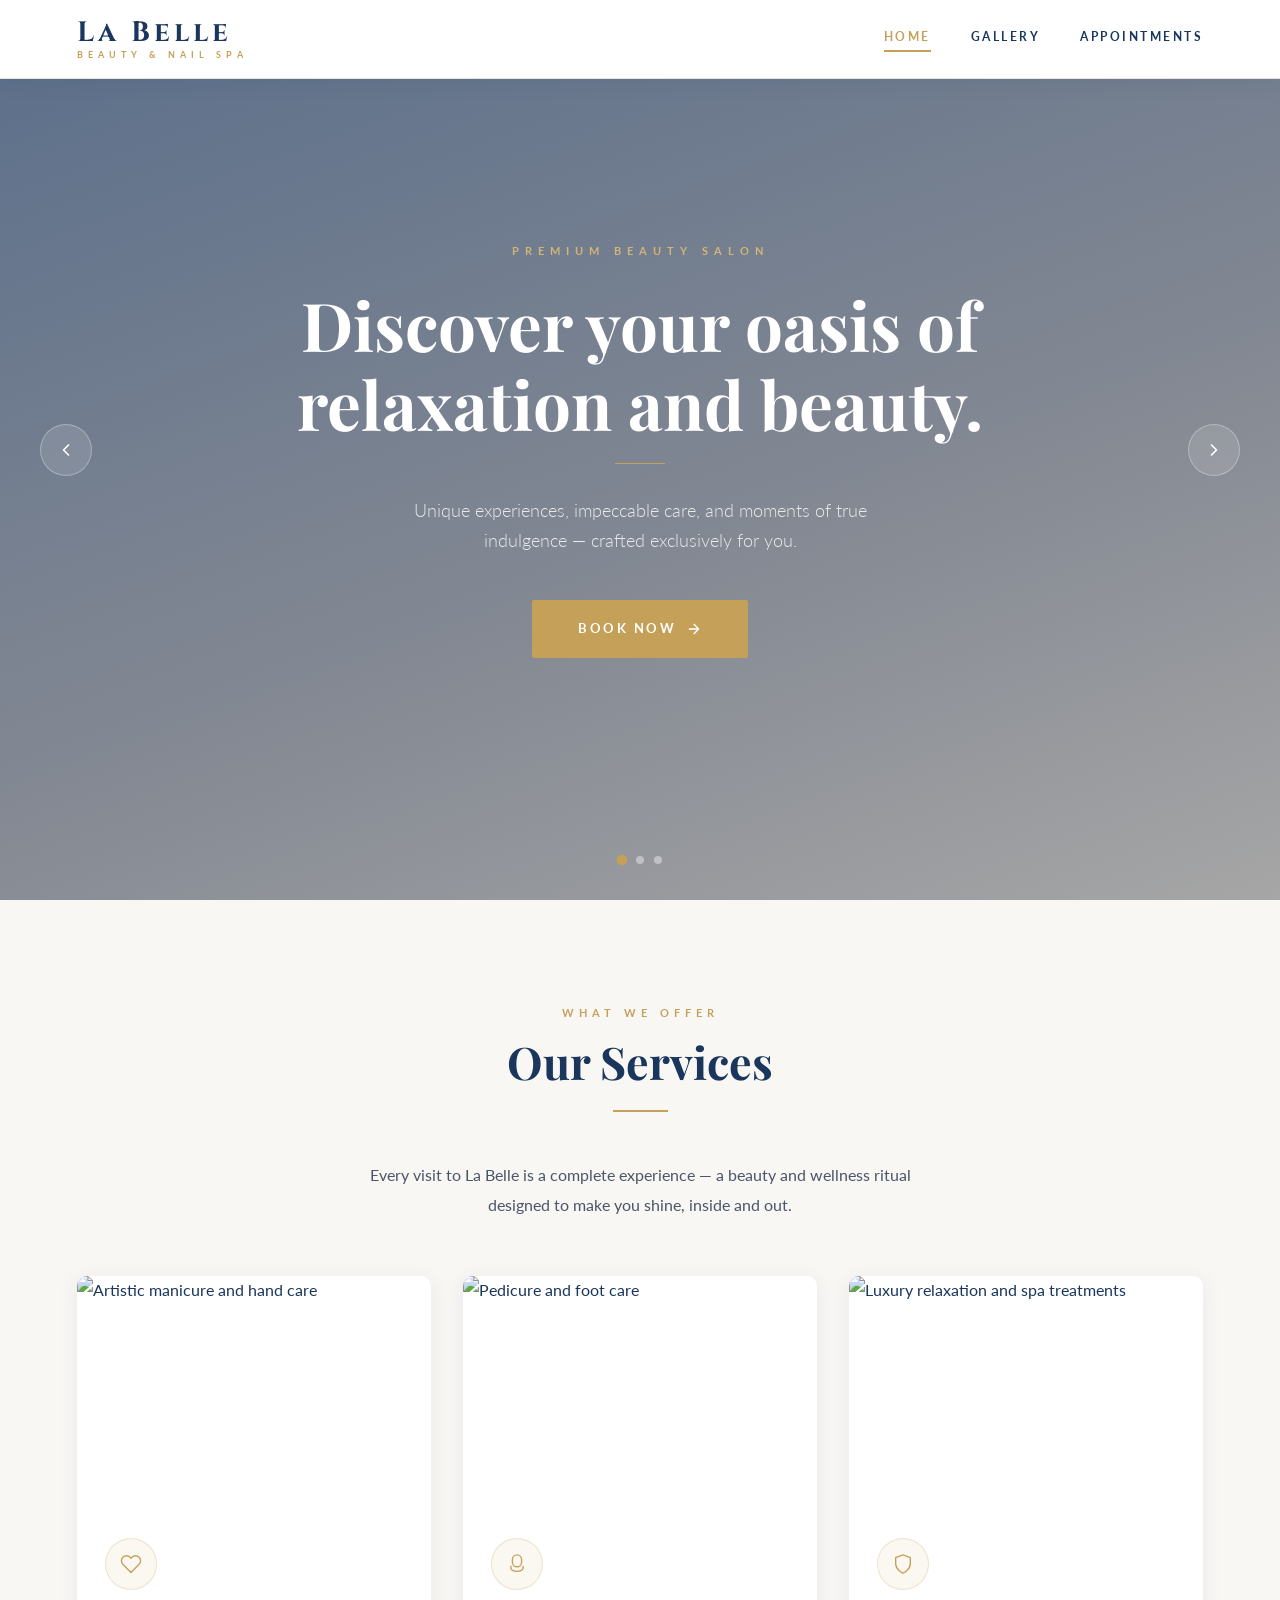
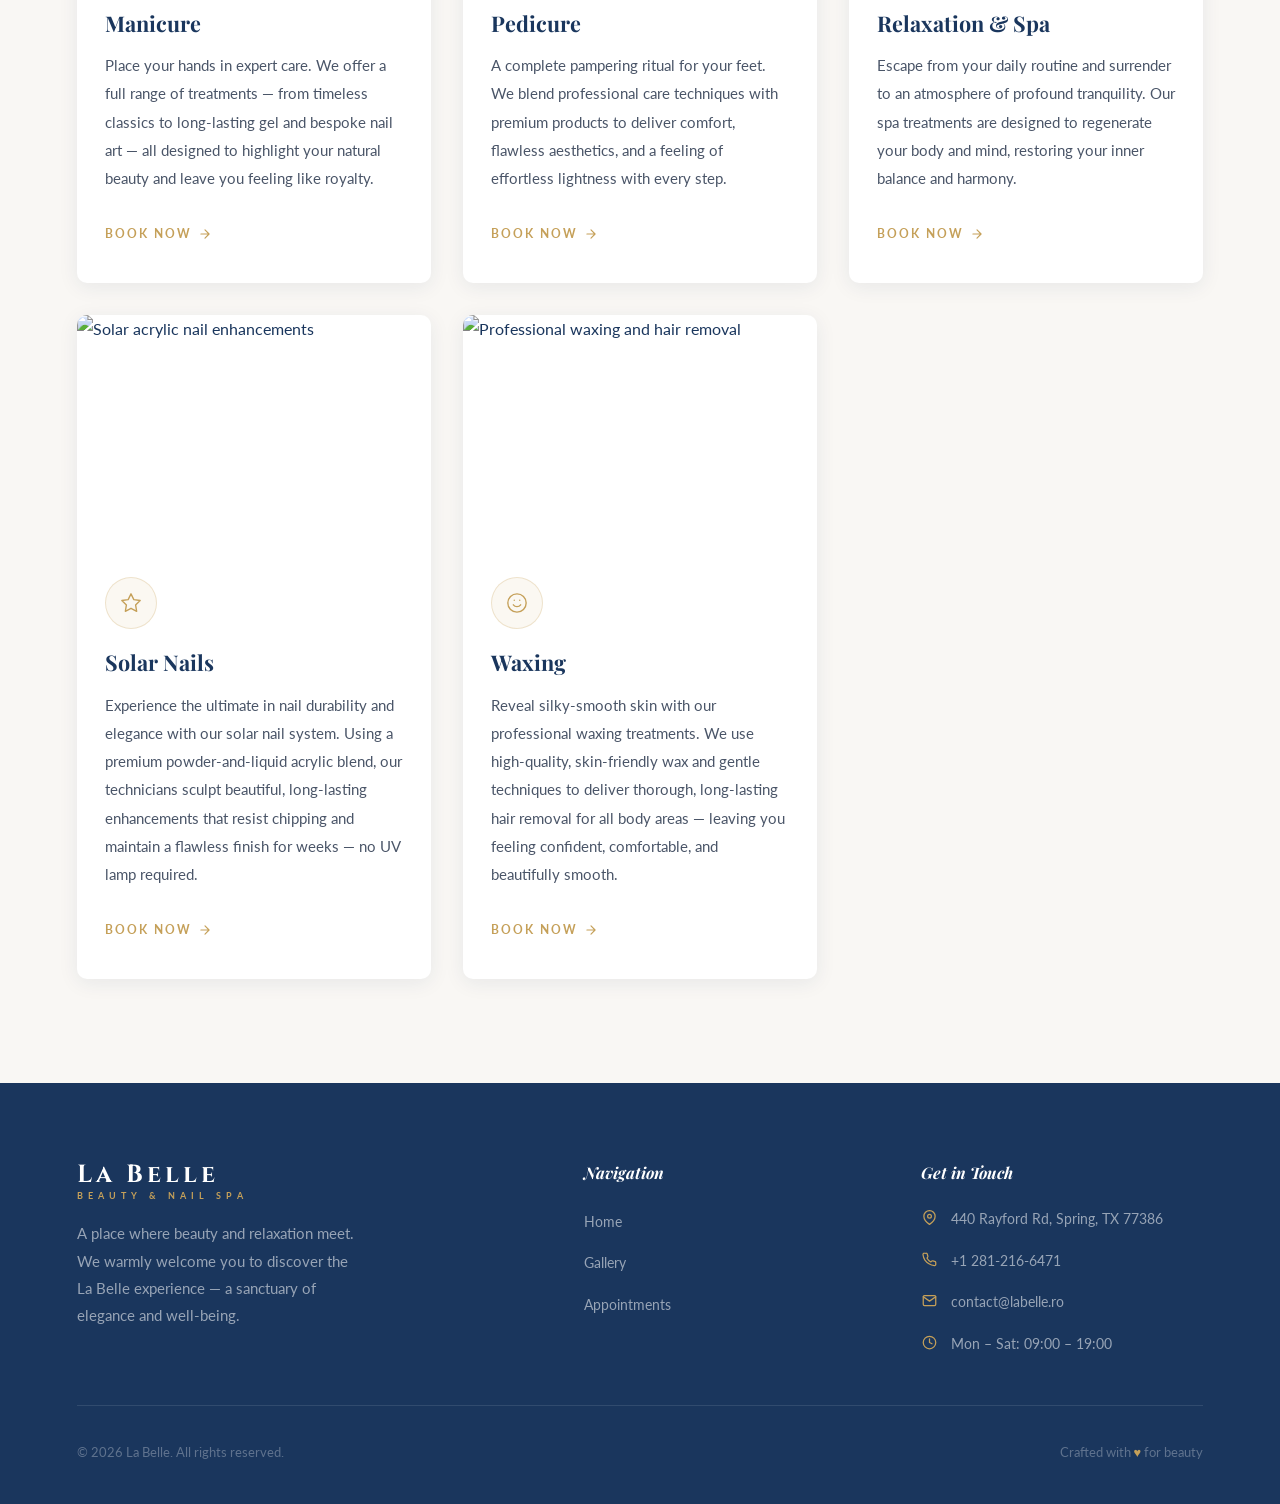
==== index.html @ 7afbb8ae "labelle initial commit" ====
<!DOCTYPE html>
<html lang="en">
<head>
  <meta charset="UTF-8" />
  <meta name="viewport" content="width=device-width, initial-scale=1.0" />
  <meta name="description" content="La Belle — Your premium beauty and nail spa salon. Manicure, pedicure, and exceptional relaxation treatments." />
  <title>La Belle | Beauty &amp; Nail Spa</title>

  <!-- Preconnect for performance -->
  <link rel="preconnect" href="https://fonts.googleapis.com" />
  <link rel="preconnect" href="https://fonts.gstatic.com" crossorigin />
  <link rel="preconnect" href="https://images.unsplash.com" />

  <!-- Google Fonts -->
  <link href="https://fonts.googleapis.com/css2?family=Cinzel:wght@400;600;700&family=Playfair+Display:ital,wght@0,400;0,600;0,700;1,400&family=Lato:wght@300;400;700&display=swap" rel="stylesheet" />

  <link rel="stylesheet" href="style.css" />
</head>
<body>

  <!-- ========================================
       HEADER
  ======================================== -->
  <header class="header" id="header">
    <a href="index.html" class="logo" aria-label="La Belle — Home">
      <span class="logo-title">La Belle</span>
      <span class="logo-subtitle">Beauty &amp; Nail Spa</span>
    </a>

    <button class="hamburger" id="hamburger" aria-label="Open menu" aria-expanded="false">
      <span></span>
      <span></span>
      <span></span>
    </button>

    <nav class="nav" id="nav" aria-label="Main navigation">
      <a href="index.html" class="nav-link">Home</a>
      <a href="galerie.html" class="nav-link">Gallery</a>
      <a href="programare.html" class="nav-link">Appointments</a>
    </nav>
  </header>


  <!-- ========================================
       HERO — Full-width Carousel
  ======================================== -->
  <section class="hero" aria-label="Salon showcase">
    <div class="carousel" role="region" aria-label="Showcase images">

      <!-- Slides -->
      <div class="carousel-track" aria-live="polite">

        <div class="carousel-slide">
          <img
            src="https://images.unsplash.com/photo-1560066984-138dadb4c035?auto=format&fit=crop&w=1920&q=80"
            alt="Elegant La Belle salon interior"
            loading="eager"
            fetchpriority="high"
          />
          <div class="carousel-overlay" aria-hidden="true"></div>
        </div>

        <div class="carousel-slide">
          <img
            src="https://images.unsplash.com/photo-1604654894610-df63bc536371?auto=format&fit=crop&w=1920&q=80"
            alt="Luxury artistic manicure"
            loading="lazy"
          />
          <div class="carousel-overlay" aria-hidden="true"></div>
        </div>

        <div class="carousel-slide">
          <img
            src="https://images.unsplash.com/photo-1570172619644-dfd03ed5d881?auto=format&fit=crop&w=1920&q=80"
            alt="Relaxation and spa treatment"
            loading="lazy"
          />
          <div class="carousel-overlay" aria-hidden="true"></div>
        </div>

      </div>

      <!-- Hero Content — fixed above all slides -->
      <div class="carousel-content">
        <span class="hero-badge">Premium Beauty Salon</span>
        <h1 class="hero-title">Discover your oasis of<br />relaxation and beauty.</h1>
        <div class="hero-divider" aria-hidden="true"></div>
        <p class="hero-subtitle">Unique experiences, impeccable care, and moments of true indulgence — crafted exclusively for you.</p>
        <a href="programare.html" class="btn-gold">
          Book Now
          <svg width="16" height="16" viewBox="0 0 24 24" fill="none" stroke="currentColor" stroke-width="2" stroke-linecap="round" stroke-linejoin="round" aria-hidden="true"><path d="M5 12h14M12 5l7 7-7 7"/></svg>
        </a>
      </div>

      <!-- Nav Buttons -->
      <button class="carousel-btn prev" aria-label="Previous slide">
        <svg viewBox="0 0 24 24" fill="none" stroke="currentColor" stroke-linecap="round" stroke-linejoin="round" aria-hidden="true"><polyline points="15 18 9 12 15 6"></polyline></svg>
      </button>
      <button class="carousel-btn next" aria-label="Next slide">
        <svg viewBox="0 0 24 24" fill="none" stroke="currentColor" stroke-linecap="round" stroke-linejoin="round" aria-hidden="true"><polyline points="9 18 15 12 9 6"></polyline></svg>
      </button>

      <!-- Dot Indicators -->
      <div class="carousel-dots" role="tablist" aria-label="Select slide">
        <button class="dot active" role="tab" aria-label="Slide 1" aria-selected="true"></button>
        <button class="dot" role="tab" aria-label="Slide 2" aria-selected="false"></button>
        <button class="dot" role="tab" aria-label="Slide 3" aria-selected="false"></button>
      </div>

    </div>
  </section>


  <!-- ========================================
       SERVICES SECTION
  ======================================== -->
  <section class="section services" id="servicii" aria-labelledby="services-heading">
    <span class="section-label">What We Offer</span>
    <h2 class="section-title" id="services-heading">Our Services</h2>
    <div class="divider" aria-hidden="true"></div>
    <p class="section-desc" style="margin: 0 auto 3.5rem;">
      Every visit to La Belle is a complete experience — a beauty and wellness ritual designed to make you shine, inside and out.
    </p>

    <div class="services-grid">

      <!-- Card 1: Manichiură -->
      <article class="service-card reveal reveal-delay-1">
        <div class="service-img-wrap">
          <img
            class="service-img"
            src="https://images.unsplash.com/photo-1604654894610-df63bc536371?auto=format&fit=crop&w=800&q=80"
            alt="Artistic manicure and hand care"
            loading="lazy"
          />
        </div>
        <div class="service-body">
          <div class="service-icon" aria-hidden="true">
            <svg width="22" height="22" viewBox="0 0 24 24" fill="none" stroke="#C5A059" stroke-width="1.5" stroke-linecap="round" stroke-linejoin="round"><path d="M20.84 4.61a5.5 5.5 0 0 0-7.78 0L12 5.67l-1.06-1.06a5.5 5.5 0 0 0-7.78 7.78l1.06 1.06L12 21.23l7.78-7.78 1.06-1.06a5.5 5.5 0 0 0 0-7.78z"></path></svg>
          </div>
          <h3 class="service-title">Manicure</h3>
          <p class="service-desc">
            Place your hands in expert care. We offer a full range of treatments — from timeless classics to long-lasting gel and bespoke nail art — all designed to highlight your natural beauty and leave you feeling like royalty.
          </p>
          <a href="programare.html" class="service-cta">
            Book Now
            <svg width="14" height="14" viewBox="0 0 24 24" fill="none" stroke="currentColor" stroke-width="2" stroke-linecap="round" stroke-linejoin="round" aria-hidden="true"><path d="M5 12h14M12 5l7 7-7 7"/></svg>
          </a>
        </div>
      </article>

      <!-- Card 2: Pedichiură -->
      <article class="service-card reveal reveal-delay-2">
        <div class="service-img-wrap">
          <img
            class="service-img"
            src="https://images.unsplash.com/photo-1519014816548-bf5fe059798b?auto=format&fit=crop&w=800&q=80"
            alt="Pedicure and foot care"
            loading="lazy"
          />
        </div>
        <div class="service-body">
          <div class="service-icon" aria-hidden="true">
            <svg width="22" height="22" viewBox="0 0 24 24" fill="none" stroke="#C5A059" stroke-width="1.5" stroke-linecap="round" stroke-linejoin="round"><path d="M12 2a5 5 0 0 1 5 5v3a5 5 0 0 1-10 0V7a5 5 0 0 1 5-5z"/><path d="M5.5 14.5s-2 5.5 6.5 5.5 6.5-5.5 6.5-5.5"/></svg>
          </div>
          <h3 class="service-title">Pedicure</h3>
          <p class="service-desc">
            A complete pampering ritual for your feet. We blend professional care techniques with premium products to deliver comfort, flawless aesthetics, and a feeling of effortless lightness with every step.
          </p>
          <a href="programare.html" class="service-cta">
            Book Now
            <svg width="14" height="14" viewBox="0 0 24 24" fill="none" stroke="currentColor" stroke-width="2" stroke-linecap="round" stroke-linejoin="round" aria-hidden="true"><path d="M5 12h14M12 5l7 7-7 7"/></svg>
          </a>
        </div>
      </article>

      <!-- Card 3: Relaxare & Spa -->
      <article class="service-card reveal reveal-delay-3">
        <div class="service-img-wrap">
          <img
            class="service-img"
            src="https://images.unsplash.com/photo-1544161515-4ab6ce6db874?auto=format&fit=crop&w=800&q=80"
            alt="Luxury relaxation and spa treatments"
            loading="lazy"
          />
        </div>
        <div class="service-body">
          <div class="service-icon" aria-hidden="true">
            <svg width="22" height="22" viewBox="0 0 24 24" fill="none" stroke="#C5A059" stroke-width="1.5" stroke-linecap="round" stroke-linejoin="round"><path d="M12 22s8-4 8-10V5l-8-3-8 3v7c0 6 8 10 8 10z"></path></svg>
          </div>
          <h3 class="service-title">Relaxation &amp; Spa</h3>
          <p class="service-desc">
            Escape from your daily routine and surrender to an atmosphere of profound tranquility. Our spa treatments are designed to regenerate your body and mind, restoring your inner balance and harmony.
          </p>
          <a href="programare.html" class="service-cta">
            Book Now
            <svg width="14" height="14" viewBox="0 0 24 24" fill="none" stroke="currentColor" stroke-width="2" stroke-linecap="round" stroke-linejoin="round" aria-hidden="true"><path d="M5 12h14M12 5l7 7-7 7"/></svg>
          </a>
        </div>
      </article>

      <!-- Card 4: Solar -->
      <article class="service-card reveal reveal-delay-1">
        <div class="service-img-wrap">
          <img
            class="service-img"
            src="https://images.unsplash.com/photo-1604654894610-df63bc536371?auto=format&fit=crop&w=800&h=500&q=80"
            alt="Solar acrylic nail enhancements"
            loading="lazy"
          />
        </div>
        <div class="service-body">
          <div class="service-icon" aria-hidden="true">
            <svg width="22" height="22" viewBox="0 0 24 24" fill="none" stroke="#C5A059" stroke-width="1.5" stroke-linecap="round" stroke-linejoin="round"><polygon points="12 2 15.09 8.26 22 9.27 17 14.14 18.18 21.02 12 17.77 5.82 21.02 7 14.14 2 9.27 8.91 8.26 12 2"/></svg>
          </div>
          <h3 class="service-title">Solar Nails</h3>
          <p class="service-desc">
            Experience the ultimate in nail durability and elegance with our solar nail system. Using a premium powder-and-liquid acrylic blend, our technicians sculpt beautiful, long-lasting enhancements that resist chipping and maintain a flawless finish for weeks — no UV lamp required.
          </p>
          <a href="programare.html" class="service-cta">
            Book Now
            <svg width="14" height="14" viewBox="0 0 24 24" fill="none" stroke="currentColor" stroke-width="2" stroke-linecap="round" stroke-linejoin="round" aria-hidden="true"><path d="M5 12h14M12 5l7 7-7 7"/></svg>
          </a>
        </div>
      </article>

      <!-- Card 5: Waxing -->
      <article class="service-card reveal reveal-delay-2">
        <div class="service-img-wrap">
          <img
            class="service-img"
            src="https://images.unsplash.com/photo-1570172619644-dfd03ed5d881?auto=format&fit=crop&w=800&h=500&q=80"
            alt="Professional waxing and hair removal"
            loading="lazy"
          />
        </div>
        <div class="service-body">
          <div class="service-icon" aria-hidden="true">
            <svg width="22" height="22" viewBox="0 0 24 24" fill="none" stroke="#C5A059" stroke-width="1.5" stroke-linecap="round" stroke-linejoin="round"><path d="M12 2C6.48 2 2 6.48 2 12s4.48 10 10 10 10-4.48 10-10S17.52 2 12 2z"/><path d="M8 14s1.5 2 4 2 4-2 4-2"/><line x1="9" y1="9" x2="9.01" y2="9"/><line x1="15" y1="9" x2="15.01" y2="9"/></svg>
          </div>
          <h3 class="service-title">Waxing</h3>
          <p class="service-desc">
            Reveal silky-smooth skin with our professional waxing treatments. We use high-quality, skin-friendly wax and gentle techniques to deliver thorough, long-lasting hair removal for all body areas — leaving you feeling confident, comfortable, and beautifully smooth.
          </p>
          <a href="programare.html" class="service-cta">
            Book Now
            <svg width="14" height="14" viewBox="0 0 24 24" fill="none" stroke="currentColor" stroke-width="2" stroke-linecap="round" stroke-linejoin="round" aria-hidden="true"><path d="M5 12h14M12 5l7 7-7 7"/></svg>
          </a>
        </div>
      </article>

    </div>
  </section>


  <!-- ========================================
       FOOTER
  ======================================== -->
  <footer class="footer" aria-label="Page footer">
    <div class="footer-inner">
      <div class="footer-top">

        <div class="footer-brand">
          <div class="logo" aria-label="La Belle">
            <span class="logo-title">La Belle</span>
            <span class="logo-subtitle">Beauty &amp; Nail Spa</span>
          </div>
          <p>A place where beauty and relaxation meet. We warmly welcome you to discover the La Belle experience — a sanctuary of elegance and well-being.</p>
        </div>

        <div>
          <h4 class="footer-col-title">Navigation</h4>
          <ul class="footer-links">
            <li><a href="index.html">Home</a></li>
            <li><a href="galerie.html">Gallery</a></li>
            <li><a href="programare.html">Appointments</a></li>
          </ul>
        </div>

        <div>
          <h4 class="footer-col-title">Get in Touch</h4>
          <div class="footer-contact">
            <div class="contact-item">
              <span class="contact-icon" aria-hidden="true">
                <svg width="15" height="15" viewBox="0 0 24 24" fill="none" stroke="currentColor" stroke-width="2" stroke-linecap="round" stroke-linejoin="round"><path d="M21 10c0 7-9 13-9 13s-9-6-9-13a9 9 0 0 1 18 0z"/><circle cx="12" cy="10" r="3"/></svg>
              </span>
              <span>440 Rayford Rd, Spring, TX 77386</span>
            </div>
            <div class="contact-item">
              <span class="contact-icon" aria-hidden="true">
                <svg width="15" height="15" viewBox="0 0 24 24" fill="none" stroke="currentColor" stroke-width="2" stroke-linecap="round" stroke-linejoin="round"><path d="M22 16.92v3a2 2 0 0 1-2.18 2 19.79 19.79 0 0 1-8.63-3.07A19.5 19.5 0 0 1 4.69 13a19.79 19.79 0 0 1-3.07-8.67A2 2 0 0 1 3.6 2h3a2 2 0 0 1 2 1.72c.127.96.361 1.903.7 2.81a2 2 0 0 1-.45 2.11L8.09 9.91a16 16 0 0 0 6 6l1.27-1.27a2 2 0 0 1 2.11-.45c.907.339 1.85.573 2.81.7A2 2 0 0 1 22 16.92z"/></svg>
              </span>
              <span>+1 281-216-6471</span>
            </div>
            <div class="contact-item">
              <span class="contact-icon" aria-hidden="true">
                <svg width="15" height="15" viewBox="0 0 24 24" fill="none" stroke="currentColor" stroke-width="2" stroke-linecap="round" stroke-linejoin="round"><path d="M4 4h16c1.1 0 2 .9 2 2v12c0 1.1-.9 2-2 2H4c-1.1 0-2-.9-2-2V6c0-1.1.9-2 2-2z"/><polyline points="22,6 12,13 2,6"/></svg>
              </span>
              <span>contact@labelle.ro</span>
            </div>
            <div class="contact-item">
              <span class="contact-icon" aria-hidden="true">
                <svg width="15" height="15" viewBox="0 0 24 24" fill="none" stroke="currentColor" stroke-width="2" stroke-linecap="round" stroke-linejoin="round"><circle cx="12" cy="12" r="10"/><polyline points="12 6 12 12 16 14"/></svg>
              </span>
              <span>Mon – Sat: 09:00 – 19:00</span>
            </div>
          </div>
        </div>

      </div>

      <div class="footer-bottom">
        <span>© 2026 La Belle. All rights reserved.</span>
        <span>Crafted with <span class="footer-gold">♥</span> for beauty</span>
      </div>
    </div>
  </footer>

  <script src="script.js"></script>
</body>
</html>
---- style.css ----
/* ================================================
   LA BELLE — Beauty & Nail Spa
   Main Stylesheet
   ================================================ */

/* ===== GOOGLE FONTS & CSS VARIABLES ===== */
@import url('https://fonts.googleapis.com/css2?family=Cinzel:wght@400;600;700&family=Playfair+Display:ital,wght@0,400;0,600;0,700;1,400&family=Lato:wght@300;400;700&display=swap');

:root {
  --white:       #FFFFFF;
  --gold:        #C5A059;
  --gold-light:  #D4B575;
  --gold-dark:   #A8853A;
  --gold-bg:     rgba(197, 160, 89, 0.08);
  --navy:        #1A365D;
  --navy-light:  #2A4A7F;
  --navy-faint:  rgba(26, 54, 93, 0.06);
  --gray-bg:     #F9F7F4;
  --gray-border: #E8E2D8;
  --text-body:   #4A5568;
  --shadow-sm:   0 4px 20px rgba(26, 54, 93, 0.08);
  --shadow-md:   0 8px 40px rgba(26, 54, 93, 0.14);
  --shadow-lg:   0 20px 60px rgba(26, 54, 93, 0.18);
  --radius:      10px;
  --radius-sm:   6px;
  --transition:  all 0.35s ease;
  --header-h:    78px;
}

/* ===== RESET ===== */
*, *::before, *::after { margin: 0; padding: 0; box-sizing: border-box; }
html { scroll-behavior: smooth; font-size: 16px; }
body {
  font-family: 'Lato', sans-serif;
  color: var(--navy);
  background: var(--white);
  overflow-x: hidden;
  line-height: 1.7;
}
h1, h2, h3, h4, h5 { font-family: 'Playfair Display', serif; line-height: 1.25; }
a { text-decoration: none; color: inherit; }
img { max-width: 100%; display: block; }
button { font-family: inherit; }
ul { list-style: none; }

/* ===== UTILITY ===== */
.visually-hidden { position: absolute; width: 1px; height: 1px; overflow: hidden; clip: rect(0 0 0 0); }

/* =====================================================
   HEADER
===================================================== */
.header {
  position: fixed;
  top: 0; left: 0; right: 0;
  z-index: 1000;
  height: var(--header-h);
  background: var(--white);
  display: flex;
  align-items: center;
  justify-content: space-between;
  padding: 0 6%;
  box-shadow: 0 1px 0 var(--gray-border), var(--shadow-sm);
  transition: var(--transition);
}

.header.scrolled {
  height: 66px;
  box-shadow: 0 2px 30px rgba(26, 54, 93, 0.12);
}

/* Logo */
.logo {
  display: flex;
  flex-direction: column;
  line-height: 1;
  user-select: none;
}
.logo-title {
  font-family: 'Cinzel', serif;
  font-size: 1.75rem;
  font-weight: 700;
  color: var(--navy);
  letter-spacing: 4px;
}
.logo-subtitle {
  font-family: 'Lato', sans-serif;
  font-size: 0.58rem;
  font-weight: 700;
  color: var(--gold);
  letter-spacing: 5px;
  text-transform: uppercase;
  margin-top: 3px;
}

/* Nav */
.nav {
  display: flex;
  align-items: center;
  gap: 2.5rem;
}
.nav-link {
  font-size: 0.78rem;
  font-weight: 700;
  letter-spacing: 2.5px;
  text-transform: uppercase;
  color: var(--navy);
  position: relative;
  padding-bottom: 4px;
  transition: color 0.3s ease;
}
.nav-link::after {
  content: '';
  position: absolute;
  bottom: 0; left: 0;
  width: 0; height: 2px;
  background: var(--gold);
  transition: width 0.35s ease;
}
.nav-link:hover,
.nav-link.active { color: var(--gold); }
.nav-link:hover::after,
.nav-link.active::after { width: 100%; }

/* Hamburger */
.hamburger {
  display: none;
  flex-direction: column;
  gap: 5px;
  cursor: pointer;
  background: none;
  border: none;
  padding: 6px;
}
.hamburger span {
  display: block;
  width: 24px; height: 2px;
  background: var(--navy);
  border-radius: 2px;
  transition: var(--transition);
}
.hamburger.open span:nth-child(1) { transform: translateY(7px) rotate(45deg); }
.hamburger.open span:nth-child(2) { opacity: 0; transform: scaleX(0); }
.hamburger.open span:nth-child(3) { transform: translateY(-7px) rotate(-45deg); }

/* =====================================================
   HERO CAROUSEL
===================================================== */
.hero {
  position: relative;
  height: 100vh;
  min-height: 620px;
  overflow: hidden;
  margin-top: 0;
}

.carousel {
  width: 100%;
  height: 100%;
  position: relative;
}

.carousel-track {
  display: flex;
  width: 100%;
  height: 100%;
  transition: transform 0.9s cubic-bezier(0.77, 0, 0.175, 1);
}

.carousel-slide {
  min-width: 100%;
  height: 100%;
  position: relative;
  flex-shrink: 0;
}

.carousel-slide img {
  width: 100%;
  height: 100%;
  object-fit: cover;
}

.carousel-overlay {
  position: absolute;
  inset: 0;
  background: linear-gradient(
    160deg,
    rgba(26, 54, 93, 0.72) 0%,
    rgba(10, 20, 40, 0.5) 60%,
    rgba(0, 0, 0, 0.35) 100%
  );
}

/* Hero Content */
.carousel-content {
  position: absolute;
  inset: 0;
  display: flex;
  flex-direction: column;
  align-items: center;
  justify-content: center;
  text-align: center;
  padding: 2rem 5%;
  color: var(--white);
  z-index: 5;
}

.hero-badge {
  display: inline-block;
  font-size: 0.68rem;
  font-weight: 700;
  letter-spacing: 6px;
  text-transform: uppercase;
  color: var(--gold-light);
  margin-bottom: 1.5rem;
  opacity: 0;
  transform: translateY(22px);
  animation: heroFadeUp 0.9s 0.3s ease forwards;
}

.hero-title {
  font-family: 'Playfair Display', serif;
  font-size: clamp(2.2rem, 5.5vw, 4.2rem);
  font-weight: 700;
  line-height: 1.18;
  max-width: 780px;
  margin-bottom: 1.25rem;
  opacity: 0;
  transform: translateY(22px);
  animation: heroFadeUp 0.9s 0.55s ease forwards;
}

.hero-subtitle {
  font-size: clamp(0.95rem, 2vw, 1.1rem);
  font-weight: 300;
  color: rgba(255, 255, 255, 0.82);
  max-width: 480px;
  margin-bottom: 2.75rem;
  opacity: 0;
  transform: translateY(22px);
  animation: heroFadeUp 0.9s 0.8s ease forwards;
}

/* Gold Divider Line in Hero */
.hero-divider {
  width: 50px;
  height: 1px;
  background: var(--gold);
  margin: 0 auto 2rem;
  opacity: 0;
  animation: heroFadeUp 0.9s 0.67s ease forwards;
}

/* Carousel Buttons */
.carousel-btn {
  position: absolute;
  top: 50%;
  transform: translateY(-50%);
  background: rgba(255, 255, 255, 0.12);
  border: 1px solid rgba(255, 255, 255, 0.3);
  color: var(--white);
  width: 52px; height: 52px;
  border-radius: 50%;
  display: flex;
  align-items: center;
  justify-content: center;
  cursor: pointer;
  transition: var(--transition);
  z-index: 10;
  backdrop-filter: blur(6px);
}
.carousel-btn:hover {
  background: var(--gold);
  border-color: var(--gold);
  box-shadow: 0 0 25px rgba(197, 160, 89, 0.45);
}
.carousel-btn svg { width: 20px; height: 20px; stroke-width: 2; }
.carousel-btn.prev { left: 2.5rem; }
.carousel-btn.next { right: 2.5rem; }

/* Dots */
.carousel-dots {
  position: absolute;
  bottom: 2.25rem;
  left: 50%;
  transform: translateX(-50%);
  display: flex;
  gap: 10px;
  z-index: 10;
}
.dot {
  width: 8px; height: 8px;
  border-radius: 50%;
  background: rgba(255, 255, 255, 0.4);
  border: none;
  cursor: pointer;
  transition: var(--transition);
  padding: 0;
}
.dot.active {
  background: var(--gold);
  transform: scale(1.35);
}
.dot:hover { background: rgba(255, 255, 255, 0.75); }

/* CTA Button */
.btn-gold {
  display: inline-flex;
  align-items: center;
  gap: 0.6rem;
  background: var(--gold);
  color: var(--white);
  padding: 1rem 2.75rem;
  font-family: 'Lato', sans-serif;
  font-size: 0.8rem;
  font-weight: 700;
  letter-spacing: 2.5px;
  text-transform: uppercase;
  border: 2px solid var(--gold);
  border-radius: 2px;
  cursor: pointer;
  transition: var(--transition);
  opacity: 0;
  transform: translateY(22px);
  animation: heroFadeUp 0.9s 1.0s ease forwards;
}
.btn-gold:hover {
  background: transparent;
  color: var(--gold);
  box-shadow: 0 0 35px rgba(197, 160, 89, 0.3);
}

/* =====================================================
   SECTION BASE
===================================================== */
.section {
  padding: 6.5rem 6%;
}

.section-label {
  display: block;
  font-size: 0.68rem;
  font-weight: 700;
  letter-spacing: 5px;
  text-transform: uppercase;
  color: var(--gold);
  margin-bottom: 0.75rem;
}

.section-title {
  font-size: clamp(1.9rem, 3.5vw, 2.9rem);
  color: var(--navy);
  margin-bottom: 0.6rem;
}

.section-desc {
  font-size: 1rem;
  color: var(--text-body);
  max-width: 580px;
  line-height: 1.85;
  margin-bottom: 3.5rem;
}

.divider {
  display: block;
  width: 55px; height: 2px;
  background: var(--gold);
  margin: 1.25rem auto 3rem;
}
.divider.left { margin-left: 0; }

/* =====================================================
   SERVICES SECTION
===================================================== */
.services {
  background: var(--gray-bg);
  text-align: center;
}

.services-grid {
  display: grid;
  grid-template-columns: repeat(auto-fit, minmax(300px, 1fr));
  gap: 2rem;
  max-width: 1200px;
  margin: 0 auto;
}

.service-card {
  background: var(--white);
  border-radius: var(--radius);
  overflow: hidden;
  box-shadow: var(--shadow-sm);
  transition: transform 0.4s ease, box-shadow 0.4s ease;
  position: relative;
  text-align: left;
}
.service-card::after {
  content: '';
  position: absolute;
  top: 0; left: 0; right: 0;
  height: 3px;
  background: linear-gradient(90deg, var(--gold-dark), var(--gold-light));
  transform: scaleX(0);
  transform-origin: left;
  transition: transform 0.4s ease;
}
.service-card:hover { transform: translateY(-10px); box-shadow: var(--shadow-md); }
.service-card:hover::after { transform: scaleX(1); }

.service-img-wrap { overflow: hidden; height: 230px; }
.service-img {
  width: 100%; height: 100%;
  object-fit: cover;
  transition: transform 0.6s ease;
}
.service-card:hover .service-img { transform: scale(1.07); }

.service-body { padding: 2rem 1.75rem 2.25rem; }

.service-icon {
  width: 52px; height: 52px;
  background: var(--gold-bg);
  border: 1px solid rgba(197, 160, 89, 0.25);
  border-radius: 50%;
  display: flex;
  align-items: center;
  justify-content: center;
  margin-bottom: 1.25rem;
  font-size: 1.25rem;
}

.service-title {
  font-size: 1.35rem;
  color: var(--navy);
  margin-bottom: 0.9rem;
}

.service-desc {
  font-size: 0.93rem;
  color: var(--text-body);
  line-height: 1.9;
  margin-bottom: 1.6rem;
}

.service-cta {
  display: inline-flex;
  align-items: center;
  gap: 6px;
  font-size: 0.75rem;
  font-weight: 700;
  letter-spacing: 2px;
  text-transform: uppercase;
  color: var(--gold);
  border-bottom: 1px solid transparent;
  padding-bottom: 2px;
  transition: var(--transition);
}
.service-cta:hover { border-bottom-color: var(--gold); gap: 10px; }

/* =====================================================
   GALLERY PAGE
===================================================== */
.page-hero {
  height: 320px;
  position: relative;
  margin-top: var(--header-h);
  overflow: hidden;
  display: flex;
  align-items: center;
  justify-content: center;
}
.page-hero img {
  position: absolute;
  inset: 0;
  width: 100%; height: 100%;
  object-fit: cover;
  object-position: center 35%;
}
.page-hero-overlay {
  position: absolute;
  inset: 0;
  background: linear-gradient(160deg, rgba(26,54,93,0.78) 0%, rgba(10,20,40,0.55) 100%);
}
.page-hero-content {
  position: relative;
  z-index: 2;
  text-align: center;
  color: var(--white);
  padding: 0 2rem;
}
.page-hero-label {
  font-size: 0.68rem;
  font-weight: 700;
  letter-spacing: 6px;
  text-transform: uppercase;
  color: var(--gold-light);
  display: block;
  margin-bottom: 1rem;
}
.page-hero-title {
  font-size: clamp(2rem, 4vw, 3.2rem);
  font-weight: 700;
}
.page-hero-title em {
  font-style: italic;
  color: var(--gold-light);
}

/* Gallery Grid – Masonry via CSS columns */
.gallery-section {
  padding: 5rem 6%;
  background: var(--white);
  text-align: center;
}

.gallery-grid {
  columns: 4;
  column-gap: 1.1rem;
  max-width: 1400px;
  margin: 0 auto;
}

.gallery-item {
  break-inside: avoid;
  margin-bottom: 1.1rem;
  border-radius: var(--radius);
  overflow: hidden;
  position: relative;
  cursor: pointer;
  display: block;
}
.gallery-item img {
  width: 100%;
  height: auto;
  display: block;
  transition: transform 0.55s ease;
  border-radius: var(--radius);
}
.gallery-item-hover {
  position: absolute;
  inset: 0;
  background: linear-gradient(to top, rgba(26,54,93,0.75) 0%, transparent 60%);
  opacity: 0;
  transition: opacity 0.35s ease;
  border-radius: var(--radius);
  display: flex;
  align-items: flex-end;
  padding: 1.25rem;
}
.gallery-item-hover span {
  font-size: 0.75rem;
  font-weight: 700;
  letter-spacing: 2px;
  text-transform: uppercase;
  color: var(--gold-light);
}

.gallery-item:hover img { transform: scale(1.06); }
.gallery-item:hover { box-shadow: var(--shadow-md); }
.gallery-item:hover .gallery-item-hover { opacity: 1; }

/* =====================================================
   BOOKING PAGE
===================================================== */
.booking-wrapper {
  min-height: 100vh;
  background: var(--gray-bg);
  display: flex;
  flex-direction: column;
  align-items: center;
}

.booking-intro {
  width: 100%;
  max-width: 720px;
  padding: 4rem 6% 0;
  text-align: center;
}

.booking-form-wrap {
  width: 100%;
  max-width: 720px;
  padding: 2.5rem 6% 6rem;
}

.booking-form {
  background: var(--white);
  border-radius: var(--radius);
  padding: 3.25rem 3rem;
  box-shadow: var(--shadow-md);
  position: relative;
}

/* Gold accent top bar */
.booking-form::before {
  content: '';
  position: absolute;
  top: 0; left: 0; right: 0;
  height: 4px;
  background: linear-gradient(90deg, var(--gold-dark), var(--gold-light), var(--gold-dark));
  border-radius: var(--radius) var(--radius) 0 0;
}

.form-row {
  display: grid;
  grid-template-columns: 1fr 1fr;
  gap: 1.75rem;
}

.form-group { margin-bottom: 1.85rem; }

.form-label {
  display: block;
  font-size: 0.72rem;
  font-weight: 700;
  letter-spacing: 2px;
  text-transform: uppercase;
  color: var(--navy);
  margin-bottom: 0.65rem;
}
.form-label .req { color: var(--gold); margin-left: 2px; }

.form-control {
  width: 100%;
  padding: 0.8rem 0;
  font-family: 'Lato', sans-serif;
  font-size: 0.97rem;
  color: var(--navy);
  background: transparent;
  border: none;
  border-bottom: 2px solid var(--navy);
  border-radius: 0;
  outline: none;
  transition: border-color 0.3s ease, color 0.3s ease;
  -webkit-appearance: none;
  appearance: none;
}
.form-control::placeholder { color: #b0b8c1; }
.form-control:focus { border-bottom-color: var(--gold); }
.form-control:focus::placeholder { color: #d4c4a4; }

select.form-control {
  cursor: pointer;
  background-image: url("data:image/svg+xml,%3Csvg xmlns='http://www.w3.org/2000/svg' width='12' height='8' viewBox='0 0 12 8'%3E%3Cpath d='M1 1l5 5 5-5' stroke='%231A365D' stroke-width='1.5' fill='none' stroke-linecap='round' stroke-linejoin='round'/%3E%3C/svg%3E");
  background-repeat: no-repeat;
  background-position: right 4px center;
  padding-right: 1.75rem;
}
select.form-control:focus {
  background-image: url("data:image/svg+xml,%3Csvg xmlns='http://www.w3.org/2000/svg' width='12' height='8' viewBox='0 0 12 8'%3E%3Cpath d='M1 1l5 5 5-5' stroke='%23C5A059' stroke-width='1.5' fill='none' stroke-linecap='round' stroke-linejoin='round'/%3E%3C/svg%3E");
}

textarea.form-control {
  resize: vertical;
  min-height: 110px;
  line-height: 1.7;
}

input[type="date"].form-control { color: var(--navy); }

.btn-submit {
  width: 100%;
  margin-top: 0.75rem;
  padding: 1.1rem 2rem;
  background: var(--gold);
  color: var(--white);
  font-family: 'Lato', sans-serif;
  font-size: 0.8rem;
  font-weight: 700;
  letter-spacing: 3px;
  text-transform: uppercase;
  border: 2px solid var(--gold);
  border-radius: 2px;
  cursor: pointer;
  transition: var(--transition);
}
.btn-submit:hover {
  background: transparent;
  color: var(--gold);
  box-shadow: 0 4px 20px rgba(197, 160, 89, 0.25);
}

/* Info Cards */
.info-cards {
  display: grid;
  grid-template-columns: repeat(3, 1fr);
  gap: 1rem;
  margin-top: 1.5rem;
}
.info-card {
  background: var(--white);
  border-radius: var(--radius);
  padding: 1.5rem;
  text-align: center;
  box-shadow: var(--shadow-sm);
  border-top: 3px solid var(--gold);
}
.info-card h4 {
  font-size: 0.95rem;
  color: var(--navy);
  margin: 0.6rem 0 0.4rem;
}
.info-card p {
  font-size: 0.82rem;
  color: var(--text-body);
  line-height: 1.6;
}

@media (max-width: 600px) {
  .info-cards { grid-template-columns: 1fr; }
}

/* Form Success State */
.form-success {
  display: none;
  text-align: center;
  padding: 3rem 2rem;
}
.form-success.show { display: block; }

.success-icon {
  width: 72px; height: 72px;
  border-radius: 50%;
  background: var(--gold-bg);
  border: 2px solid var(--gold);
  display: flex;
  align-items: center;
  justify-content: center;
  margin: 0 auto 1.75rem;
  font-size: 2rem;
}
.success-title {
  font-size: 1.6rem;
  color: var(--navy);
  margin-bottom: 0.75rem;
}
.success-text { color: var(--text-body); font-size: 0.97rem; line-height: 1.8; }
.success-back {
  display: inline-block;
  margin-top: 1.75rem;
  font-size: 0.8rem;
  font-weight: 700;
  letter-spacing: 2px;
  text-transform: uppercase;
  color: var(--gold);
  border-bottom: 1px solid var(--gold);
  padding-bottom: 2px;
  transition: var(--transition);
}
.success-back:hover { color: var(--gold-dark); border-bottom-color: var(--gold-dark); }

/* =====================================================
   FOOTER
===================================================== */
.footer {
  background: var(--navy);
  color: rgba(255, 255, 255, 0.65);
  padding: 5rem 6% 2.5rem;
}

.footer-inner {
  max-width: 1200px;
  margin: 0 auto;
}

.footer-top {
  display: grid;
  grid-template-columns: 1.6fr 1fr 1fr;
  gap: 3.5rem;
  padding-bottom: 3rem;
  border-bottom: 1px solid rgba(255, 255, 255, 0.1);
}

.footer-brand .logo-title { color: var(--white); font-size: 1.55rem; }
.footer-brand .logo-subtitle { color: var(--gold); }

.footer-brand p {
  margin-top: 1.25rem;
  font-size: 0.92rem;
  line-height: 1.85;
  color: rgba(255, 255, 255, 0.55);
  max-width: 280px;
}

.footer-col-title {
  font-family: 'Playfair Display', serif;
  font-size: 1rem;
  color: var(--white);
  margin-bottom: 1.5rem;
  font-style: italic;
}

.footer-links { display: flex; flex-direction: column; gap: 0.85rem; }
.footer-links a {
  font-size: 0.9rem;
  color: rgba(255, 255, 255, 0.55);
  transition: var(--transition);
  display: inline-block;
}
.footer-links a:hover { color: var(--gold); transform: translateX(5px); }

.footer-contact { display: flex; flex-direction: column; gap: 1rem; }
.contact-item {
  display: flex;
  align-items: flex-start;
  gap: 0.85rem;
  font-size: 0.9rem;
  color: rgba(255, 255, 255, 0.55);
}
.contact-icon {
  color: var(--gold);
  flex-shrink: 0;
  margin-top: 1px;
  width: 16px;
  text-align: center;
}

.footer-bottom {
  display: flex;
  align-items: center;
  justify-content: space-between;
  padding-top: 2.25rem;
  font-size: 0.8rem;
  color: rgba(255, 255, 255, 0.3);
}
.footer-gold { color: var(--gold); }

/* =====================================================
   SCROLL REVEAL ANIMATION
===================================================== */
.reveal {
  opacity: 0;
  transform: translateY(32px);
  transition: opacity 0.75s ease, transform 0.75s ease;
}
.reveal.visible {
  opacity: 1;
  transform: translateY(0);
}
.reveal-delay-1 { transition-delay: 0.1s; }
.reveal-delay-2 { transition-delay: 0.2s; }
.reveal-delay-3 { transition-delay: 0.3s; }

/* =====================================================
   KEYFRAMES
===================================================== */
@keyframes heroFadeUp {
  to { opacity: 1; transform: translateY(0); }
}

/* =====================================================
   RESPONSIVE — Tablet (≤ 1024px)
===================================================== */
@media (max-width: 1024px) {
  .gallery-grid { columns: 3; }
  .footer-top { grid-template-columns: 1fr 1fr; }
  .footer-brand { grid-column: 1 / -1; }
  .footer-brand p { max-width: 100%; }
  .form-row { grid-template-columns: 1fr; gap: 0; }
}

/* =====================================================
   RESPONSIVE — Mobile (≤ 768px)
===================================================== */
@media (max-width: 768px) {
  :root { --header-h: 68px; }

  .hamburger { display: flex; }

  .nav {
    position: fixed;
    top: var(--header-h);
    left: 0; right: 0;
    background: var(--white);
    flex-direction: column;
    padding: 2rem 6%;
    gap: 1.5rem;
    box-shadow: 0 15px 40px rgba(0, 0, 0, 0.1);
    transform: translateY(-110%);
    transition: transform 0.45s cubic-bezier(0.4, 0, 0.2, 1);
    z-index: 999;
    border-top: 2px solid var(--gold);
  }
  .nav.open { transform: translateY(0); }
  .nav-link { font-size: 0.9rem; }

  .hero { height: 100svh; }
  .carousel-btn.prev { left: 1rem; }
  .carousel-btn.next { right: 1rem; }

  .section { padding: 4.5rem 5%; }

  .services-grid { grid-template-columns: 1fr; max-width: 480px; margin: 0 auto; }

  .gallery-grid { columns: 2; }

  .page-hero { height: 250px; }

  .booking-form { padding: 2.25rem 1.5rem; }

  .footer-top {
    grid-template-columns: 1fr;
    gap: 2.5rem;
  }
  .footer-brand { grid-column: unset; }
  .footer-bottom { flex-direction: column; gap: 0.5rem; text-align: center; }
}

/* =====================================================
   RESPONSIVE — Small Mobile (≤ 480px)
===================================================== */
@media (max-width: 480px) {
  .logo-title { font-size: 1.45rem; }
  .gallery-grid { columns: 1; }
  .hero-title { font-size: 2rem; }
  .btn-gold { padding: 0.9rem 2rem; }
}
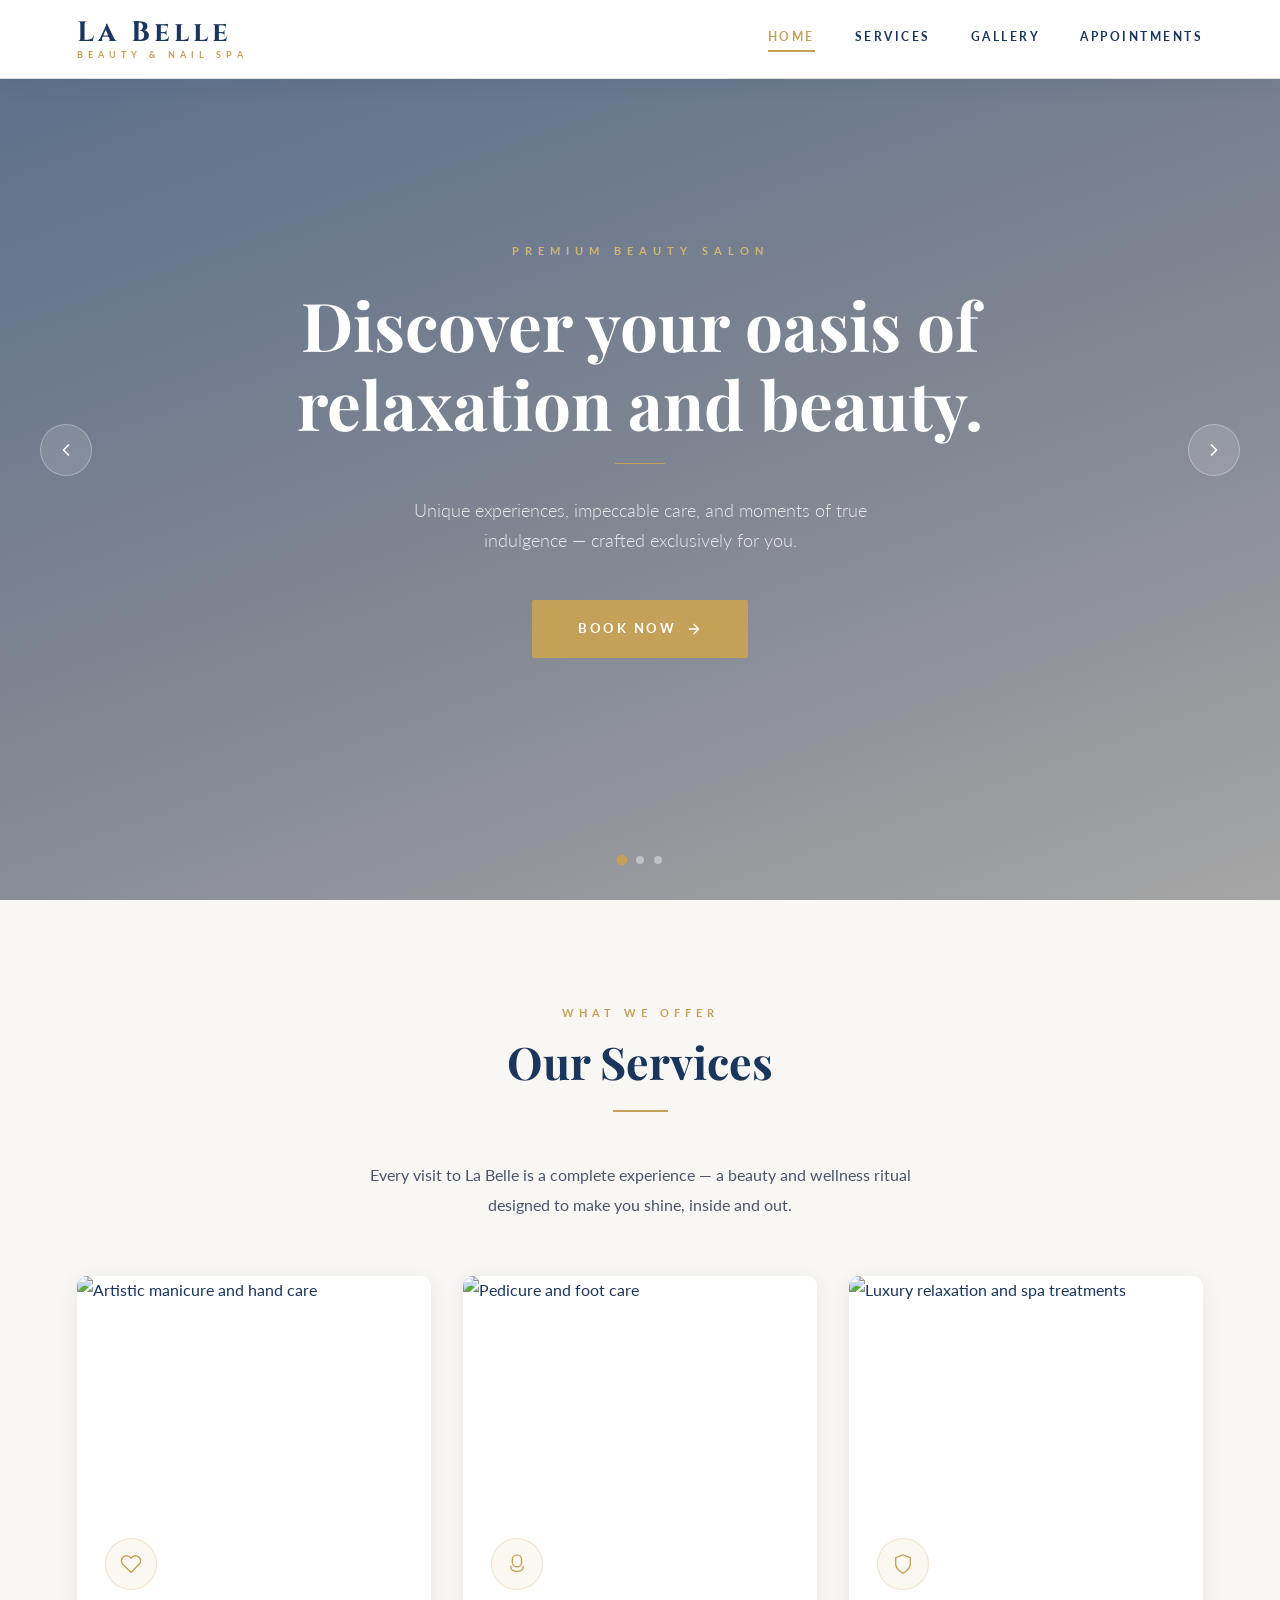
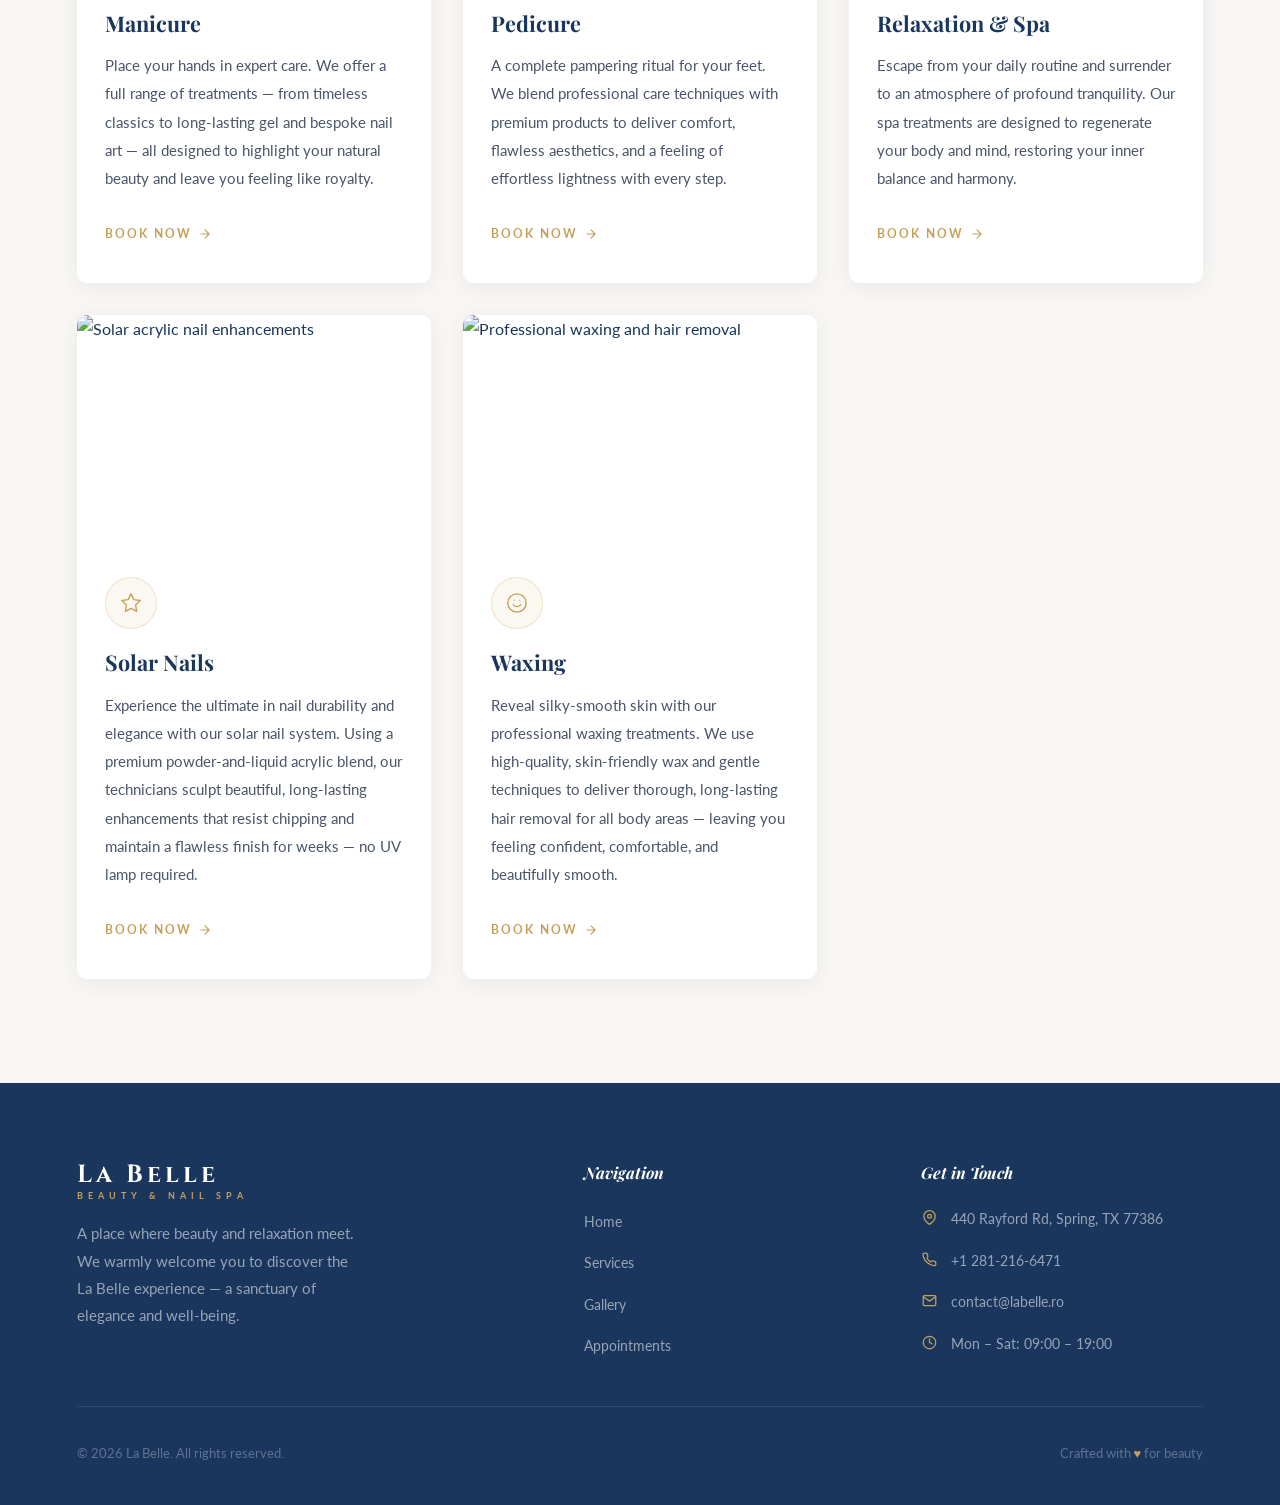
==== commit cbb3f935: "adaugare pagina servicii" ====
--- a/index.html
+++ b/index.html
@@ -35,6 +35,7 @@
 
     <nav class="nav" id="nav" aria-label="Main navigation">
       <a href="index.html" class="nav-link">Home</a>
+      <a href="services.html" class="nav-link">Services</a>
       <a href="galerie.html" class="nav-link">Gallery</a>
       <a href="programare.html" class="nav-link">Appointments</a>
     </nav>
@@ -272,6 +273,7 @@
           <h4 class="footer-col-title">Navigation</h4>
           <ul class="footer-links">
             <li><a href="index.html">Home</a></li>
+            <li><a href="services.html">Services</a></li>
             <li><a href="galerie.html">Gallery</a></li>
             <li><a href="programare.html">Appointments</a></li>
           </ul>
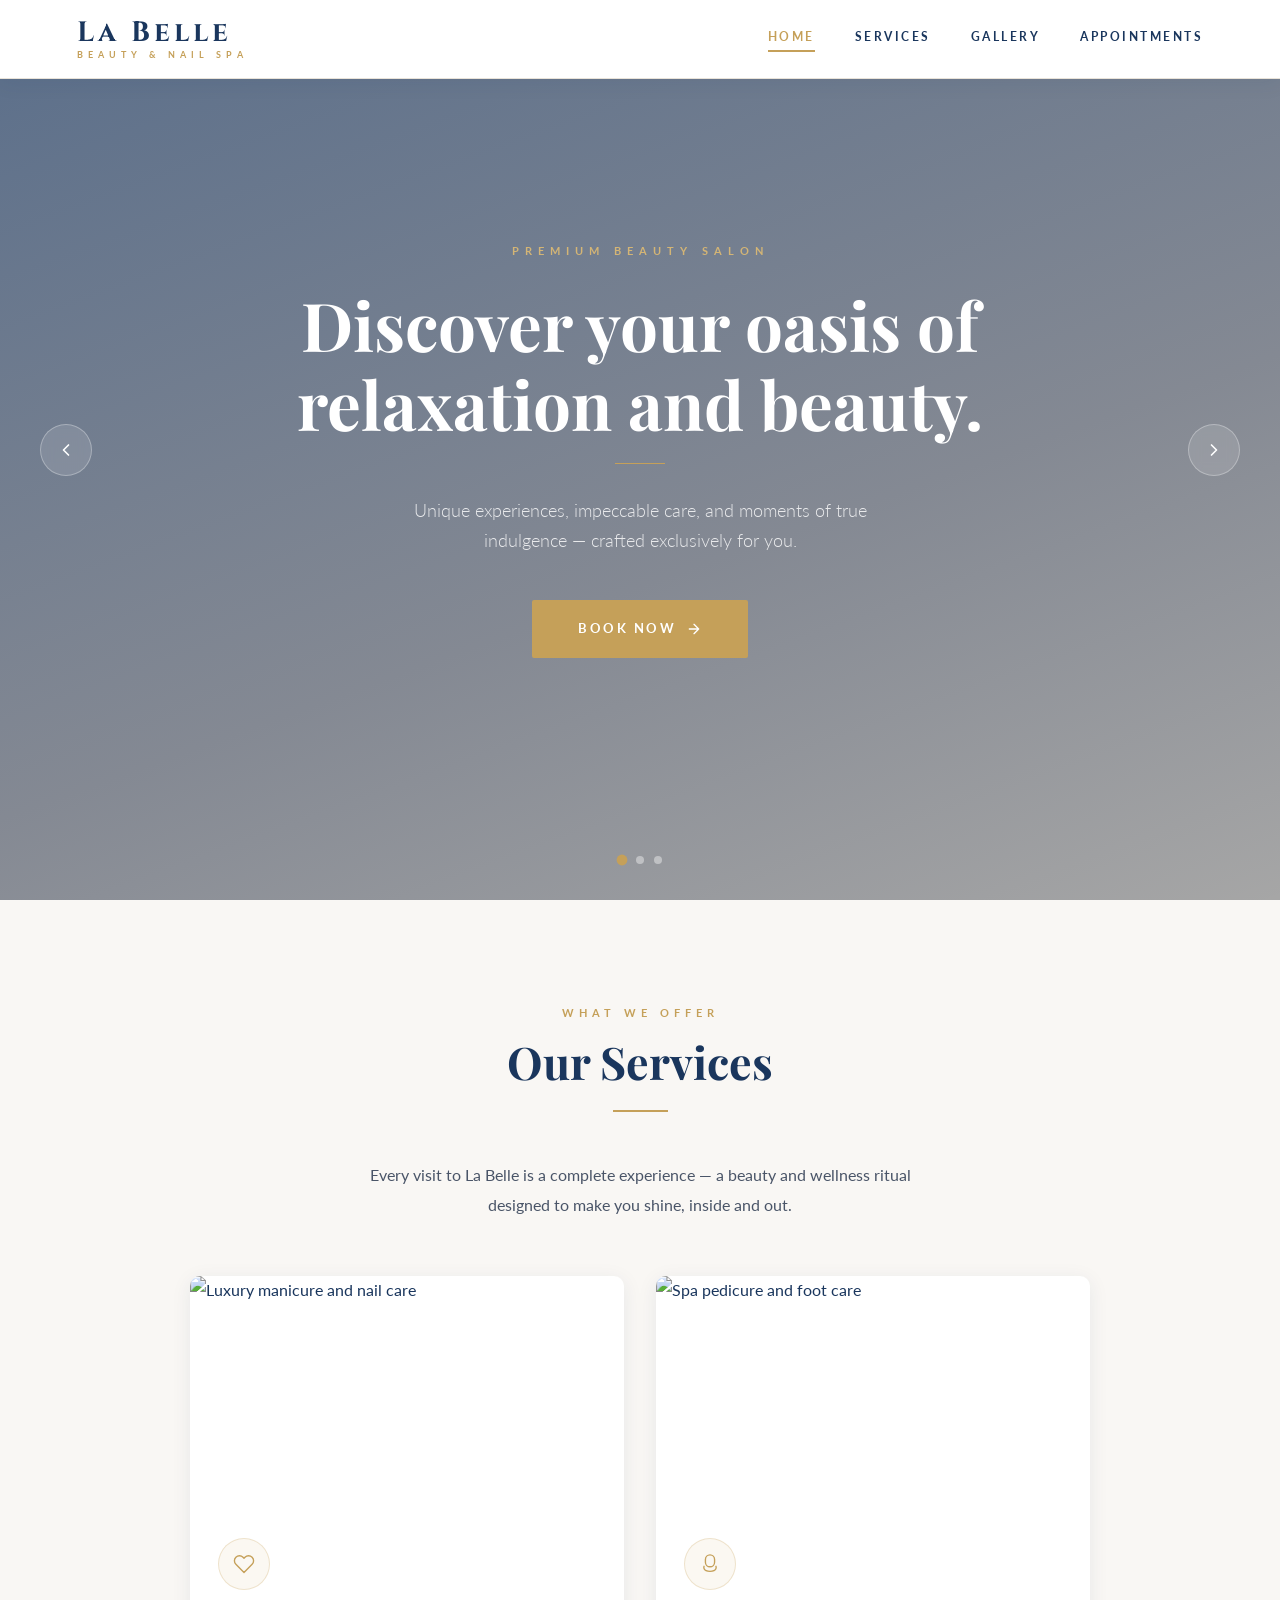
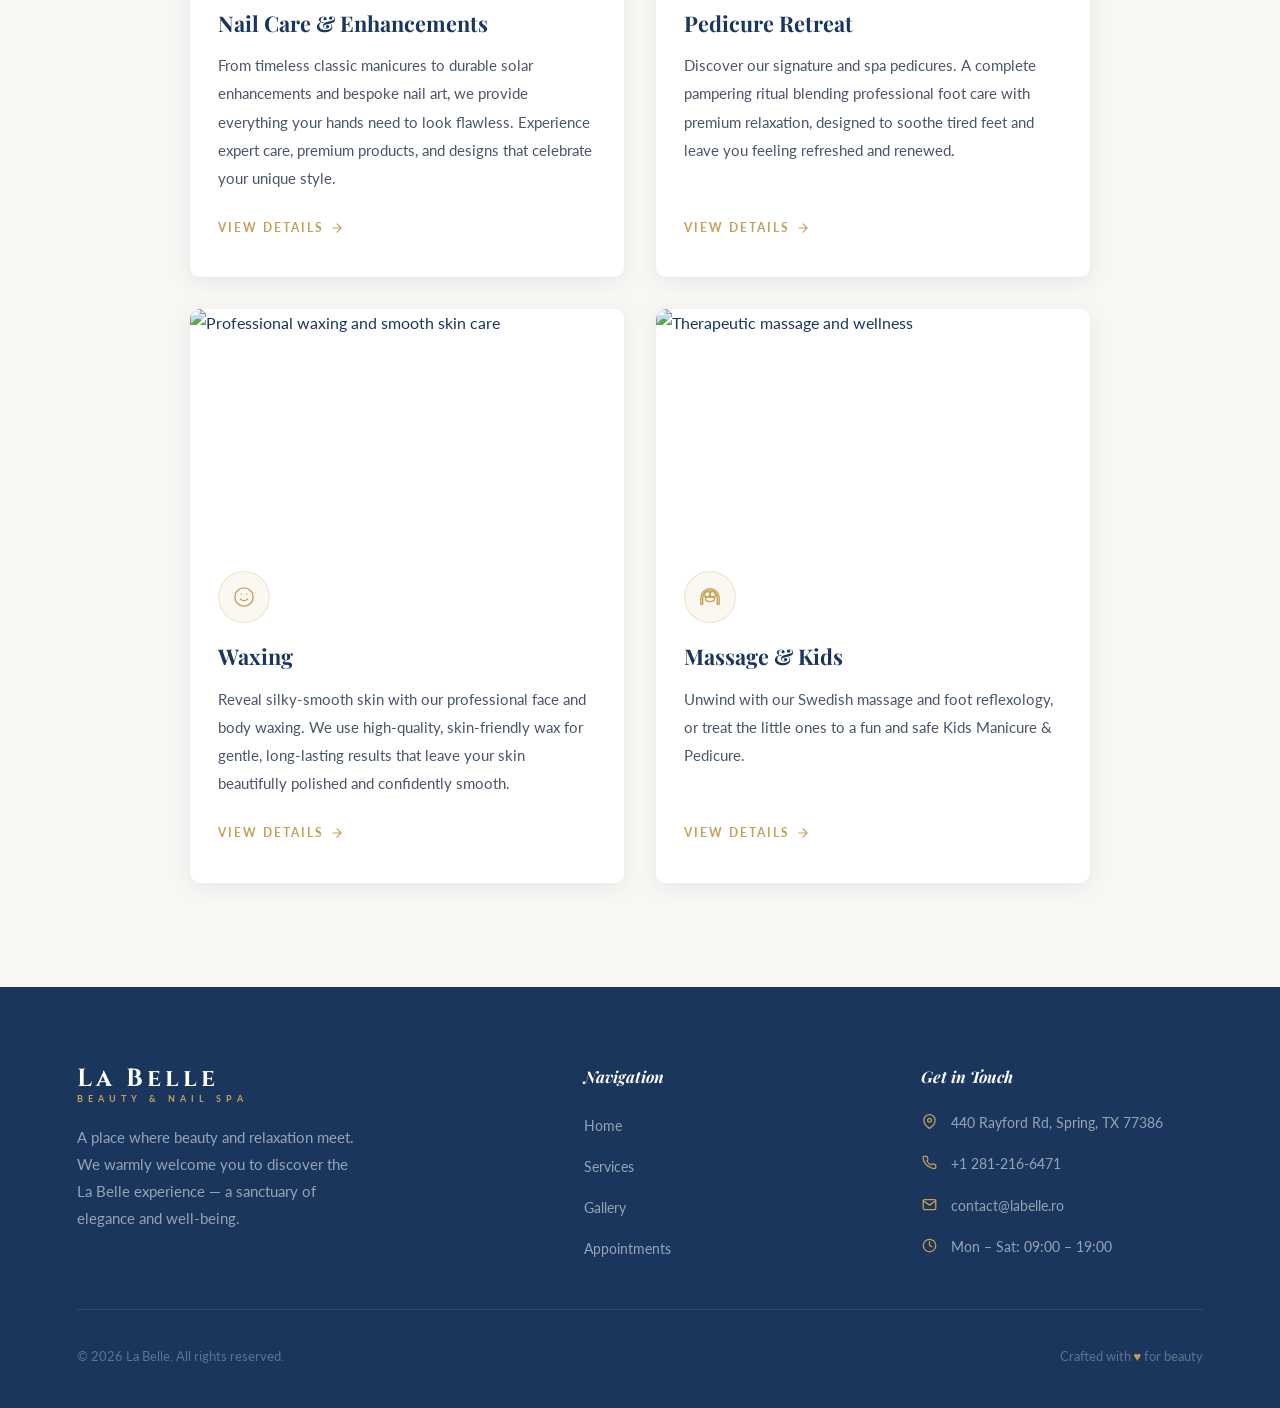
==== commit 62a72813: "Add Skill-uri Claude" ====
--- a/index.html
+++ b/index.html
@@ -125,38 +125,38 @@
 
     <div class="services-grid">
 
-      <!-- Card 1: Manichiură -->
+      <!-- Card 1: Nail Care & Enhancements -->
+      <article class="service-card reveal">
+        <div class="service-img-wrap">
+          <img
+            class="service-img"
+            src="https://images.unsplash.com/photo-1604654894610-df63bc536371?auto=format&fit=crop&w=800&q=80"
+            alt="Luxury manicure and nail care"
+            loading="lazy"
+          />
+        </div>
+        <div class="service-body">
+          <div class="service-icon" aria-hidden="true">
+            <svg width="22" height="22" viewBox="0 0 24 24" fill="none" stroke="#C5A059" stroke-width="1.5" stroke-linecap="round" stroke-linejoin="round"><path d="M20.84 4.61a5.5 5.5 0 0 0-7.78 0L12 5.67l-1.06-1.06a5.5 5.5 0 0 0-7.78 7.78l1.06 1.06L12 21.23l7.78-7.78 1.06-1.06a5.5 5.5 0 0 0 0-7.78z"></path></svg>
+          </div>
+          <h3 class="service-title">Nail Care &amp; Enhancements</h3>
+          <p class="service-desc">
+            From timeless classic manicures to durable solar enhancements and bespoke nail art, we provide everything your hands need to look flawless. Experience expert care, premium products, and designs that celebrate your unique style.
+          </p>
+          <a href="services.html" class="service-cta">
+            View Details
+            <svg width="14" height="14" viewBox="0 0 24 24" fill="none" stroke="currentColor" stroke-width="2" stroke-linecap="round" stroke-linejoin="round" aria-hidden="true"><path d="M5 12h14M12 5l7 7-7 7"/></svg>
+          </a>
+        </div>
+      </article>
+
+      <!-- Card 2: Pedicure Retreat -->
       <article class="service-card reveal reveal-delay-1">
         <div class="service-img-wrap">
           <img
             class="service-img"
-            src="https://images.unsplash.com/photo-1604654894610-df63bc536371?auto=format&fit=crop&w=800&q=80"
-            alt="Artistic manicure and hand care"
-            loading="lazy"
-          />
-        </div>
-        <div class="service-body">
-          <div class="service-icon" aria-hidden="true">
-            <svg width="22" height="22" viewBox="0 0 24 24" fill="none" stroke="#C5A059" stroke-width="1.5" stroke-linecap="round" stroke-linejoin="round"><path d="M20.84 4.61a5.5 5.5 0 0 0-7.78 0L12 5.67l-1.06-1.06a5.5 5.5 0 0 0-7.78 7.78l1.06 1.06L12 21.23l7.78-7.78 1.06-1.06a5.5 5.5 0 0 0 0-7.78z"></path></svg>
-          </div>
-          <h3 class="service-title">Manicure</h3>
-          <p class="service-desc">
-            Place your hands in expert care. We offer a full range of treatments — from timeless classics to long-lasting gel and bespoke nail art — all designed to highlight your natural beauty and leave you feeling like royalty.
-          </p>
-          <a href="programare.html" class="service-cta">
-            Book Now
-            <svg width="14" height="14" viewBox="0 0 24 24" fill="none" stroke="currentColor" stroke-width="2" stroke-linecap="round" stroke-linejoin="round" aria-hidden="true"><path d="M5 12h14M12 5l7 7-7 7"/></svg>
-          </a>
-        </div>
-      </article>
-
-      <!-- Card 2: Pedichiură -->
-      <article class="service-card reveal reveal-delay-2">
-        <div class="service-img-wrap">
-          <img
-            class="service-img"
             src="https://images.unsplash.com/photo-1519014816548-bf5fe059798b?auto=format&fit=crop&w=800&q=80"
-            alt="Pedicure and foot care"
+            alt="Spa pedicure and foot care"
             loading="lazy"
           />
         </div>
@@ -164,87 +164,62 @@
           <div class="service-icon" aria-hidden="true">
             <svg width="22" height="22" viewBox="0 0 24 24" fill="none" stroke="#C5A059" stroke-width="1.5" stroke-linecap="round" stroke-linejoin="round"><path d="M12 2a5 5 0 0 1 5 5v3a5 5 0 0 1-10 0V7a5 5 0 0 1 5-5z"/><path d="M5.5 14.5s-2 5.5 6.5 5.5 6.5-5.5 6.5-5.5"/></svg>
           </div>
-          <h3 class="service-title">Pedicure</h3>
-          <p class="service-desc">
-            A complete pampering ritual for your feet. We blend professional care techniques with premium products to deliver comfort, flawless aesthetics, and a feeling of effortless lightness with every step.
-          </p>
-          <a href="programare.html" class="service-cta">
-            Book Now
-            <svg width="14" height="14" viewBox="0 0 24 24" fill="none" stroke="currentColor" stroke-width="2" stroke-linecap="round" stroke-linejoin="round" aria-hidden="true"><path d="M5 12h14M12 5l7 7-7 7"/></svg>
-          </a>
-        </div>
-      </article>
-
-      <!-- Card 3: Relaxare & Spa -->
-      <article class="service-card reveal reveal-delay-3">
-        <div class="service-img-wrap">
-          <img
-            class="service-img"
-            src="https://images.unsplash.com/photo-1544161515-4ab6ce6db874?auto=format&fit=crop&w=800&q=80"
-            alt="Luxury relaxation and spa treatments"
-            loading="lazy"
-          />
-        </div>
-        <div class="service-body">
-          <div class="service-icon" aria-hidden="true">
-            <svg width="22" height="22" viewBox="0 0 24 24" fill="none" stroke="#C5A059" stroke-width="1.5" stroke-linecap="round" stroke-linejoin="round"><path d="M12 22s8-4 8-10V5l-8-3-8 3v7c0 6 8 10 8 10z"></path></svg>
-          </div>
-          <h3 class="service-title">Relaxation &amp; Spa</h3>
-          <p class="service-desc">
-            Escape from your daily routine and surrender to an atmosphere of profound tranquility. Our spa treatments are designed to regenerate your body and mind, restoring your inner balance and harmony.
-          </p>
-          <a href="programare.html" class="service-cta">
-            Book Now
-            <svg width="14" height="14" viewBox="0 0 24 24" fill="none" stroke="currentColor" stroke-width="2" stroke-linecap="round" stroke-linejoin="round" aria-hidden="true"><path d="M5 12h14M12 5l7 7-7 7"/></svg>
-          </a>
-        </div>
-      </article>
-
-      <!-- Card 4: Solar -->
+          <h3 class="service-title">Pedicure Retreat</h3>
+          <p class="service-desc">
+            Discover our signature and spa pedicures. A complete pampering ritual blending professional foot care with premium relaxation, designed to soothe tired feet and leave you feeling refreshed and renewed.
+          </p>
+          <a href="services.html" class="service-cta">
+            View Details
+            <svg width="14" height="14" viewBox="0 0 24 24" fill="none" stroke="currentColor" stroke-width="2" stroke-linecap="round" stroke-linejoin="round" aria-hidden="true"><path d="M5 12h14M12 5l7 7-7 7"/></svg>
+          </a>
+        </div>
+      </article>
+
+      <!-- Card 3: Waxing -->
+      <article class="service-card reveal">
+        <div class="service-img-wrap">
+          <img
+            class="service-img"
+            src="https://images.unsplash.com/photo-1570172619644-dfd03ed5d881?auto=format&fit=crop&w=800&h=500&q=80"
+            alt="Professional waxing and smooth skin care"
+            loading="lazy"
+          />
+        </div>
+        <div class="service-body">
+          <div class="service-icon" aria-hidden="true">
+            <svg width="22" height="22" viewBox="0 0 24 24" fill="none" stroke="#C5A059" stroke-width="1.5" stroke-linecap="round" stroke-linejoin="round"><path d="M12 2C6.48 2 2 6.48 2 12s4.48 10 10 10 10-4.48 10-10S17.52 2 12 2z"/><path d="M8 14s1.5 2 4 2 4-2 4-2"/><line x1="9" y1="9" x2="9.01" y2="9"/><line x1="15" y1="9" x2="15.01" y2="9"/></svg>
+          </div>
+          <h3 class="service-title">Waxing</h3>
+          <p class="service-desc">
+            Reveal silky-smooth skin with our professional face and body waxing. We use high-quality, skin-friendly wax for gentle, long-lasting results that leave your skin beautifully polished and confidently smooth.
+          </p>
+          <a href="services.html" class="service-cta">
+            View Details
+            <svg width="14" height="14" viewBox="0 0 24 24" fill="none" stroke="currentColor" stroke-width="2" stroke-linecap="round" stroke-linejoin="round" aria-hidden="true"><path d="M5 12h14M12 5l7 7-7 7"/></svg>
+          </a>
+        </div>
+      </article>
+
+      <!-- Card 4: Massage & Kids -->
       <article class="service-card reveal reveal-delay-1">
         <div class="service-img-wrap">
           <img
             class="service-img"
-            src="https://images.unsplash.com/photo-1604654894610-df63bc536371?auto=format&fit=crop&w=800&h=500&q=80"
-            alt="Solar acrylic nail enhancements"
-            loading="lazy"
-          />
-        </div>
-        <div class="service-body">
-          <div class="service-icon" aria-hidden="true">
-            <svg width="22" height="22" viewBox="0 0 24 24" fill="none" stroke="#C5A059" stroke-width="1.5" stroke-linecap="round" stroke-linejoin="round"><polygon points="12 2 15.09 8.26 22 9.27 17 14.14 18.18 21.02 12 17.77 5.82 21.02 7 14.14 2 9.27 8.91 8.26 12 2"/></svg>
-          </div>
-          <h3 class="service-title">Solar Nails</h3>
-          <p class="service-desc">
-            Experience the ultimate in nail durability and elegance with our solar nail system. Using a premium powder-and-liquid acrylic blend, our technicians sculpt beautiful, long-lasting enhancements that resist chipping and maintain a flawless finish for weeks — no UV lamp required.
-          </p>
-          <a href="programare.html" class="service-cta">
-            Book Now
-            <svg width="14" height="14" viewBox="0 0 24 24" fill="none" stroke="currentColor" stroke-width="2" stroke-linecap="round" stroke-linejoin="round" aria-hidden="true"><path d="M5 12h14M12 5l7 7-7 7"/></svg>
-          </a>
-        </div>
-      </article>
-
-      <!-- Card 5: Waxing -->
-      <article class="service-card reveal reveal-delay-2">
-        <div class="service-img-wrap">
-          <img
-            class="service-img"
-            src="https://images.unsplash.com/photo-1570172619644-dfd03ed5d881?auto=format&fit=crop&w=800&h=500&q=80"
-            alt="Professional waxing and hair removal"
-            loading="lazy"
-          />
-        </div>
-        <div class="service-body">
-          <div class="service-icon" aria-hidden="true">
-            <svg width="22" height="22" viewBox="0 0 24 24" fill="none" stroke="#C5A059" stroke-width="1.5" stroke-linecap="round" stroke-linejoin="round"><path d="M12 2C6.48 2 2 6.48 2 12s4.48 10 10 10 10-4.48 10-10S17.52 2 12 2z"/><path d="M8 14s1.5 2 4 2 4-2 4-2"/><line x1="9" y1="9" x2="9.01" y2="9"/><line x1="15" y1="9" x2="15.01" y2="9"/></svg>
-          </div>
-          <h3 class="service-title">Waxing</h3>
-          <p class="service-desc">
-            Reveal silky-smooth skin with our professional waxing treatments. We use high-quality, skin-friendly wax and gentle techniques to deliver thorough, long-lasting hair removal for all body areas — leaving you feeling confident, comfortable, and beautifully smooth.
-          </p>
-          <a href="programare.html" class="service-cta">
-            Book Now
+            src="https://images.unsplash.com/photo-1519823551278-64ac92734fb1?auto=format&fit=crop&w=800&q=80"
+            alt="Therapeutic massage and wellness"
+            loading="lazy"
+          />
+        </div>
+        <div class="service-body">
+          <div class="service-icon" aria-hidden="true">
+            <svg width="22" height="22" viewBox="0 0 24 24" fill="none" stroke="#C5A059" stroke-width="1.5" stroke-linecap="round" stroke-linejoin="round"><circle cx="9" cy="9" r="3"/><circle cx="15" cy="9" r="3"/><path d="M12 17c3 0 5-1.5 5-3v-2H7v2c0 1.5 2 3 5 3z"/><path d="M12 3C6.48 3 2 7.48 2 13v7h2v-7c0-4.42 3.58-8 8-8s8 3.58 8 8v7h2v-7c0-5.52-4.48-10-10-10z"/></svg>
+          </div>
+          <h3 class="service-title">Massage &amp; Kids</h3>
+          <p class="service-desc">
+            Unwind with our Swedish massage and foot reflexology, or treat the little ones to a fun and safe Kids Manicure &amp; Pedicure.
+          </p>
+          <a href="services.html" class="service-cta">
+            View Details
             <svg width="14" height="14" viewBox="0 0 24 24" fill="none" stroke="currentColor" stroke-width="2" stroke-linecap="round" stroke-linejoin="round" aria-hidden="true"><path d="M5 12h14M12 5l7 7-7 7"/></svg>
           </a>
         </div>
--- a/style.css
+++ b/style.css
@@ -378,9 +378,9 @@
 
 .services-grid {
   display: grid;
-  grid-template-columns: repeat(auto-fit, minmax(300px, 1fr));
+  grid-template-columns: repeat(2, 1fr);
   gap: 2rem;
-  max-width: 1200px;
+  max-width: 900px;
   margin: 0 auto;
 }
 
@@ -392,6 +392,9 @@
   transition: transform 0.4s ease, box-shadow 0.4s ease;
   position: relative;
   text-align: left;
+  display: flex;
+  flex-direction: column;
+  height: 100%;
 }
 .service-card::after {
   content: '';
@@ -414,7 +417,12 @@
 }
 .service-card:hover .service-img { transform: scale(1.07); }
 
-.service-body { padding: 2rem 1.75rem 2.25rem; }
+.service-body {
+  padding: 2rem 1.75rem 2.25rem;
+  display: flex;
+  flex-direction: column;
+  flex-grow: 1;
+}
 
 .service-icon {
   width: 52px; height: 52px;
@@ -453,6 +461,8 @@
   border-bottom: 1px solid transparent;
   padding-bottom: 2px;
   transition: var(--transition);
+  margin-top: auto;
+  align-self: flex-start;
 }
 .service-cta:hover { border-bottom-color: var(--gold); gap: 10px; }
 
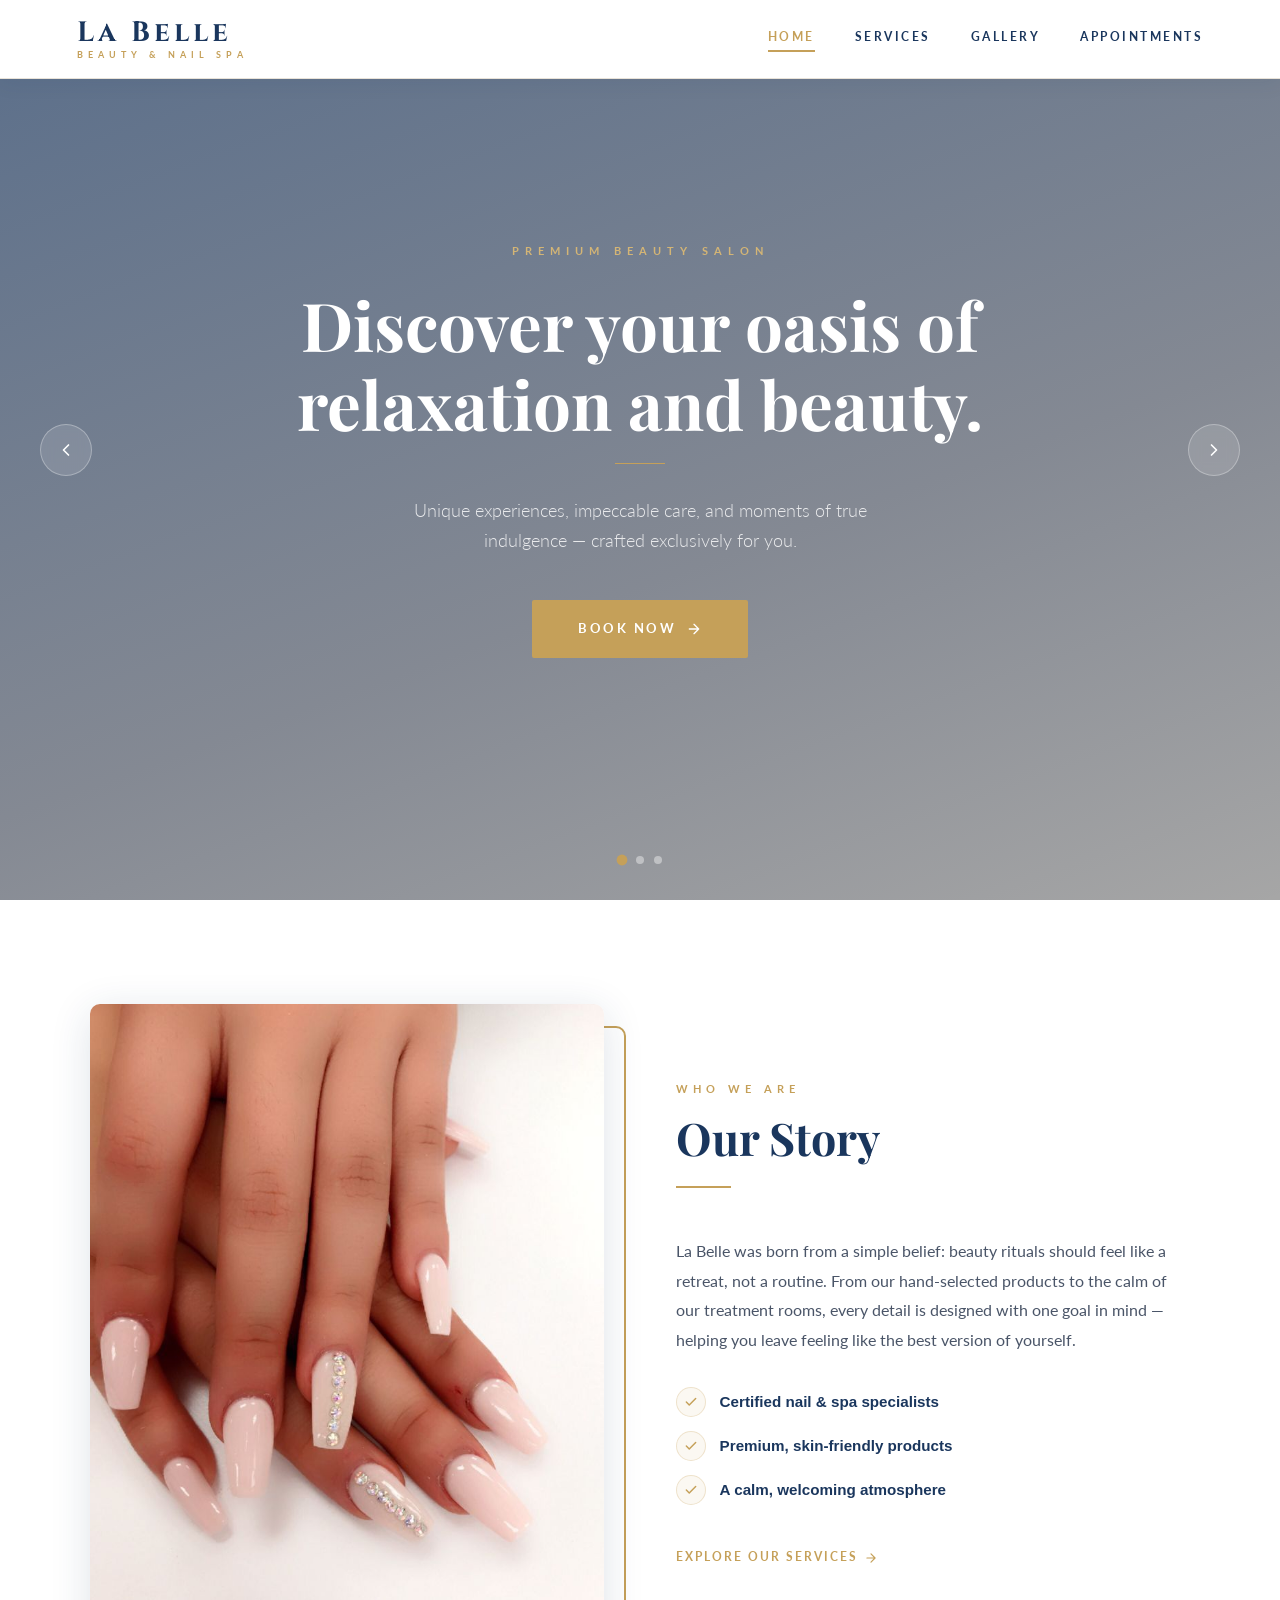
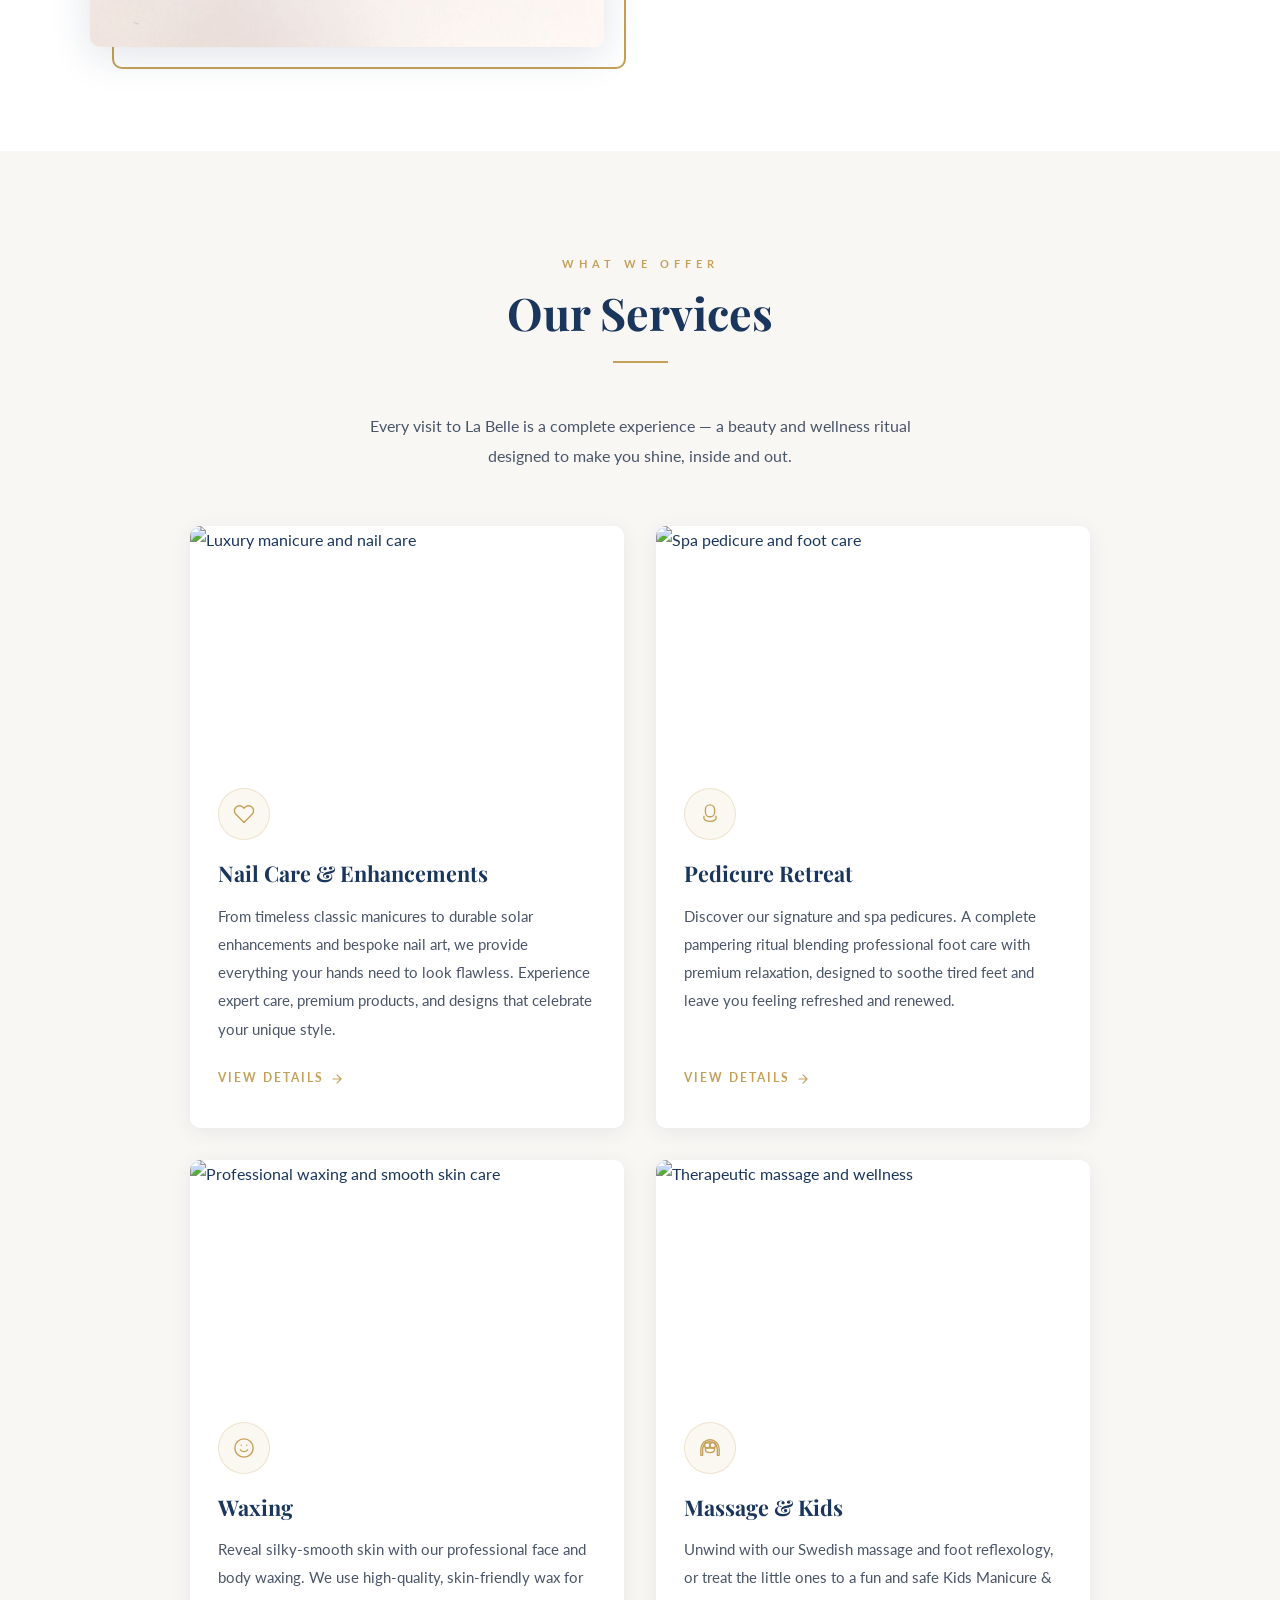
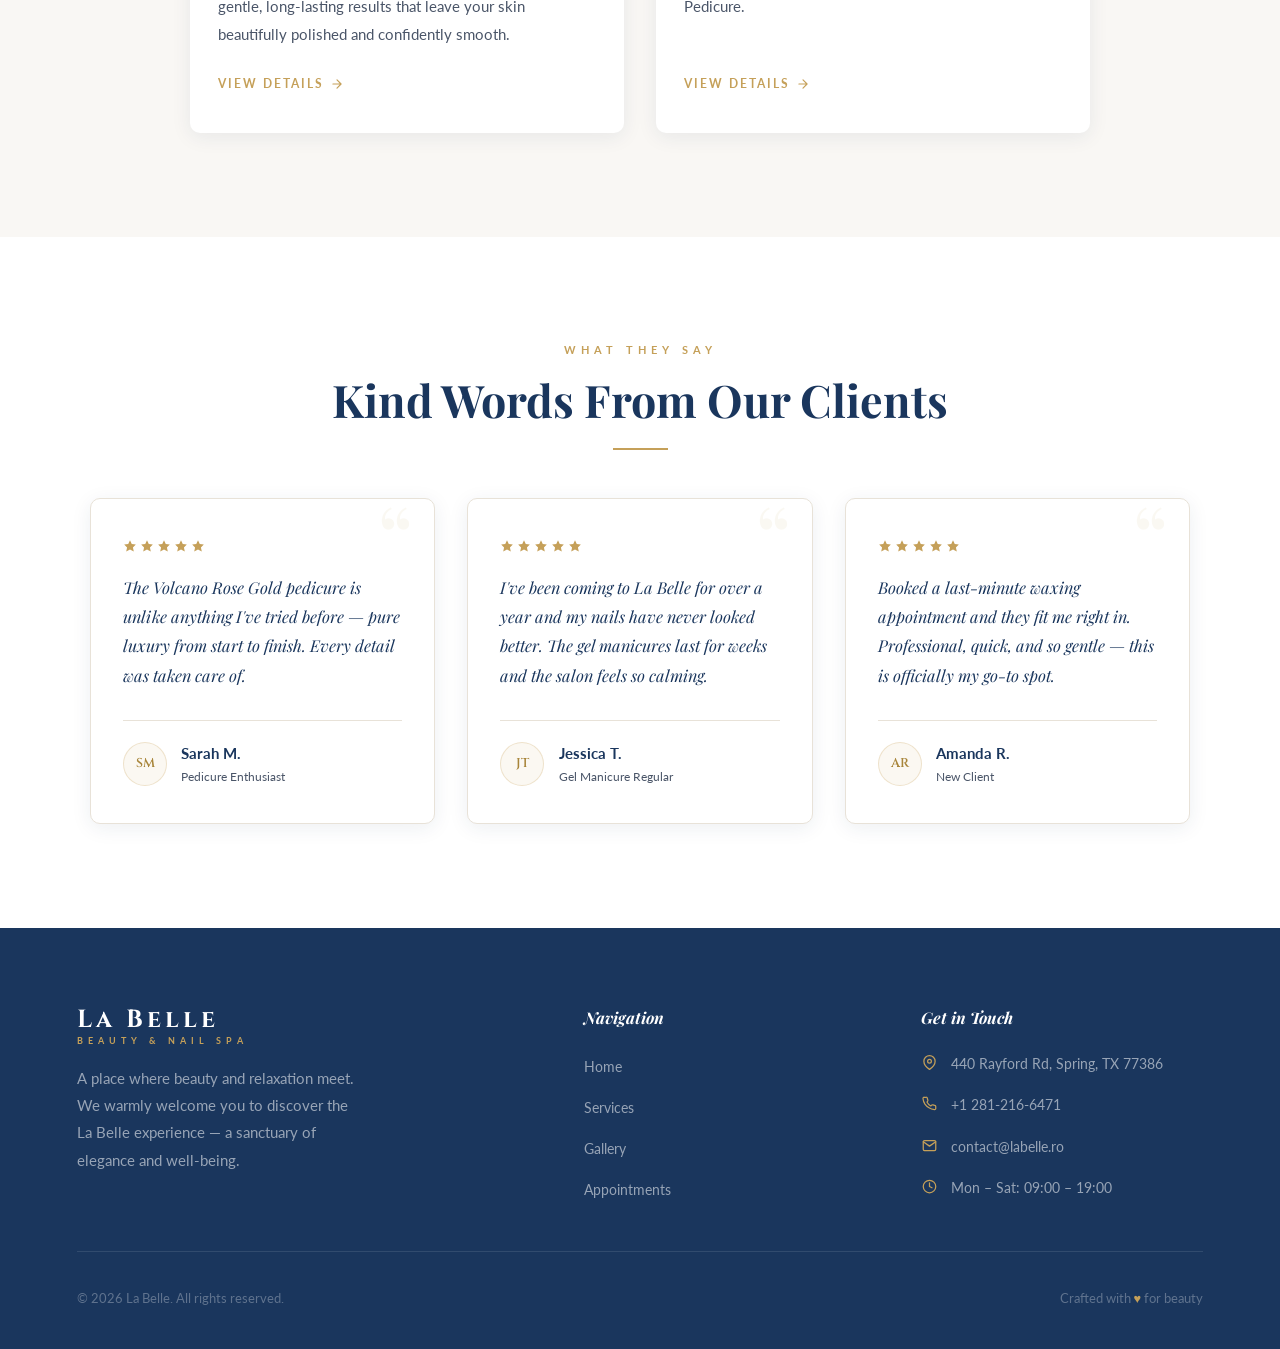
==== commit 63a1d67e: "Update la meniul de programari si reparatii css" ====
--- a/index.html
+++ b/index.html
@@ -113,6 +113,61 @@
 
 
   <!-- ========================================
+       ABOUT — Our Story
+  ======================================== -->
+  <section class="section about" id="our-story" aria-labelledby="about-heading">
+    <div class="about-grid">
+
+      <div class="about-media reveal">
+        <div class="about-frame" aria-hidden="true"></div>
+        <img
+          class="about-img"
+          src="images/poza5.jpeg"
+          alt="Signature nail artistry at La Belle"
+          loading="lazy"
+        />
+      </div>
+
+      <div class="about-content reveal reveal-delay-1">
+        <span class="section-label">Who We Are</span>
+        <h2 class="section-title" id="about-heading">Our Story</h2>
+        <div class="divider left" aria-hidden="true"></div>
+        <p class="section-desc" style="margin-bottom: 2rem;">
+          La Belle was born from a simple belief: beauty rituals should feel like a retreat, not a routine. From our hand-selected products to the calm of our treatment rooms, every detail is designed with one goal in mind — helping you leave feeling like the best version of yourself.
+        </p>
+
+        <ul class="about-points">
+          <li>
+            <span class="about-point-icon" aria-hidden="true">
+              <svg width="14" height="14" viewBox="0 0 24 24" fill="none" stroke="#C5A059" stroke-width="2.5" stroke-linecap="round" stroke-linejoin="round"><polyline points="20 6 9 17 4 12"></polyline></svg>
+            </span>
+            Certified nail &amp; spa specialists
+          </li>
+          <li>
+            <span class="about-point-icon" aria-hidden="true">
+              <svg width="14" height="14" viewBox="0 0 24 24" fill="none" stroke="#C5A059" stroke-width="2.5" stroke-linecap="round" stroke-linejoin="round"><polyline points="20 6 9 17 4 12"></polyline></svg>
+            </span>
+            Premium, skin-friendly products
+          </li>
+          <li>
+            <span class="about-point-icon" aria-hidden="true">
+              <svg width="14" height="14" viewBox="0 0 24 24" fill="none" stroke="#C5A059" stroke-width="2.5" stroke-linecap="round" stroke-linejoin="round"><polyline points="20 6 9 17 4 12"></polyline></svg>
+            </span>
+            A calm, welcoming atmosphere
+          </li>
+        </ul>
+
+        <a href="services.html" class="service-cta">
+          Explore Our Services
+          <svg width="14" height="14" viewBox="0 0 24 24" fill="none" stroke="currentColor" stroke-width="2" stroke-linecap="round" stroke-linejoin="round" aria-hidden="true"><path d="M5 12h14M12 5l7 7-7 7"/></svg>
+        </a>
+      </div>
+
+    </div>
+  </section>
+
+
+  <!-- ========================================
        SERVICES SECTION
   ======================================== -->
   <section class="section services" id="servicii" aria-labelledby="services-heading">
@@ -222,6 +277,83 @@
             View Details
             <svg width="14" height="14" viewBox="0 0 24 24" fill="none" stroke="currentColor" stroke-width="2" stroke-linecap="round" stroke-linejoin="round" aria-hidden="true"><path d="M5 12h14M12 5l7 7-7 7"/></svg>
           </a>
+        </div>
+      </article>
+
+    </div>
+  </section>
+
+
+  <!-- ========================================
+       TESTIMONIALS
+  ======================================== -->
+  <section class="section testimonials" aria-labelledby="testimonials-heading">
+    <span class="section-label">What They Say</span>
+    <h2 class="section-title" id="testimonials-heading">Kind Words From Our Clients</h2>
+    <div class="divider" aria-hidden="true"></div>
+
+    <div class="testimonials-grid">
+
+      <article class="testimonial-card reveal">
+        <span class="testimonial-quote-mark" aria-hidden="true">&ldquo;</span>
+        <div class="testimonial-stars" aria-label="5 out of 5 stars">
+          <svg width="14" height="14" viewBox="0 0 24 24" fill="#C5A059"><polygon points="12 2 15 8.5 22 9.5 17 14.5 18.5 21.5 12 18 5.5 21.5 7 14.5 2 9.5 9 8.5 12 2"/></svg>
+          <svg width="14" height="14" viewBox="0 0 24 24" fill="#C5A059"><polygon points="12 2 15 8.5 22 9.5 17 14.5 18.5 21.5 12 18 5.5 21.5 7 14.5 2 9.5 9 8.5 12 2"/></svg>
+          <svg width="14" height="14" viewBox="0 0 24 24" fill="#C5A059"><polygon points="12 2 15 8.5 22 9.5 17 14.5 18.5 21.5 12 18 5.5 21.5 7 14.5 2 9.5 9 8.5 12 2"/></svg>
+          <svg width="14" height="14" viewBox="0 0 24 24" fill="#C5A059"><polygon points="12 2 15 8.5 22 9.5 17 14.5 18.5 21.5 12 18 5.5 21.5 7 14.5 2 9.5 9 8.5 12 2"/></svg>
+          <svg width="14" height="14" viewBox="0 0 24 24" fill="#C5A059"><polygon points="12 2 15 8.5 22 9.5 17 14.5 18.5 21.5 12 18 5.5 21.5 7 14.5 2 9.5 9 8.5 12 2"/></svg>
+        </div>
+        <p class="testimonial-text">
+          The Volcano Rose Gold pedicure is unlike anything I've tried before — pure luxury from start to finish. Every detail was taken care of.
+        </p>
+        <div class="testimonial-footer">
+          <div class="testimonial-avatar" aria-hidden="true">SM</div>
+          <div>
+            <span class="testimonial-name">Sarah M.</span>
+            <span class="testimonial-role">Pedicure Enthusiast</span>
+          </div>
+        </div>
+      </article>
+
+      <article class="testimonial-card reveal reveal-delay-1">
+        <span class="testimonial-quote-mark" aria-hidden="true">&ldquo;</span>
+        <div class="testimonial-stars" aria-label="5 out of 5 stars">
+          <svg width="14" height="14" viewBox="0 0 24 24" fill="#C5A059"><polygon points="12 2 15 8.5 22 9.5 17 14.5 18.5 21.5 12 18 5.5 21.5 7 14.5 2 9.5 9 8.5 12 2"/></svg>
+          <svg width="14" height="14" viewBox="0 0 24 24" fill="#C5A059"><polygon points="12 2 15 8.5 22 9.5 17 14.5 18.5 21.5 12 18 5.5 21.5 7 14.5 2 9.5 9 8.5 12 2"/></svg>
+          <svg width="14" height="14" viewBox="0 0 24 24" fill="#C5A059"><polygon points="12 2 15 8.5 22 9.5 17 14.5 18.5 21.5 12 18 5.5 21.5 7 14.5 2 9.5 9 8.5 12 2"/></svg>
+          <svg width="14" height="14" viewBox="0 0 24 24" fill="#C5A059"><polygon points="12 2 15 8.5 22 9.5 17 14.5 18.5 21.5 12 18 5.5 21.5 7 14.5 2 9.5 9 8.5 12 2"/></svg>
+          <svg width="14" height="14" viewBox="0 0 24 24" fill="#C5A059"><polygon points="12 2 15 8.5 22 9.5 17 14.5 18.5 21.5 12 18 5.5 21.5 7 14.5 2 9.5 9 8.5 12 2"/></svg>
+        </div>
+        <p class="testimonial-text">
+          I've been coming to La Belle for over a year and my nails have never looked better. The gel manicures last for weeks and the salon feels so calming.
+        </p>
+        <div class="testimonial-footer">
+          <div class="testimonial-avatar" aria-hidden="true">JT</div>
+          <div>
+            <span class="testimonial-name">Jessica T.</span>
+            <span class="testimonial-role">Gel Manicure Regular</span>
+          </div>
+        </div>
+      </article>
+
+      <article class="testimonial-card reveal reveal-delay-2">
+        <span class="testimonial-quote-mark" aria-hidden="true">&ldquo;</span>
+        <div class="testimonial-stars" aria-label="5 out of 5 stars">
+          <svg width="14" height="14" viewBox="0 0 24 24" fill="#C5A059"><polygon points="12 2 15 8.5 22 9.5 17 14.5 18.5 21.5 12 18 5.5 21.5 7 14.5 2 9.5 9 8.5 12 2"/></svg>
+          <svg width="14" height="14" viewBox="0 0 24 24" fill="#C5A059"><polygon points="12 2 15 8.5 22 9.5 17 14.5 18.5 21.5 12 18 5.5 21.5 7 14.5 2 9.5 9 8.5 12 2"/></svg>
+          <svg width="14" height="14" viewBox="0 0 24 24" fill="#C5A059"><polygon points="12 2 15 8.5 22 9.5 17 14.5 18.5 21.5 12 18 5.5 21.5 7 14.5 2 9.5 9 8.5 12 2"/></svg>
+          <svg width="14" height="14" viewBox="0 0 24 24" fill="#C5A059"><polygon points="12 2 15 8.5 22 9.5 17 14.5 18.5 21.5 12 18 5.5 21.5 7 14.5 2 9.5 9 8.5 12 2"/></svg>
+          <svg width="14" height="14" viewBox="0 0 24 24" fill="#C5A059"><polygon points="12 2 15 8.5 22 9.5 17 14.5 18.5 21.5 12 18 5.5 21.5 7 14.5 2 9.5 9 8.5 12 2"/></svg>
+        </div>
+        <p class="testimonial-text">
+          Booked a last-minute waxing appointment and they fit me right in. Professional, quick, and so gentle — this is officially my go-to spot.
+        </p>
+        <div class="testimonial-footer">
+          <div class="testimonial-avatar" aria-hidden="true">AR</div>
+          <div>
+            <span class="testimonial-name">Amanda R.</span>
+            <span class="testimonial-role">New Client</span>
+          </div>
         </div>
       </article>
 
--- a/style.css
+++ b/style.css
@@ -369,6 +369,75 @@
 .divider.left { margin-left: 0; }
 
 /* =====================================================
+   ABOUT — OUR STORY
+===================================================== */
+.about {
+  background: var(--white);
+}
+
+.about-grid {
+  display: grid;
+  grid-template-columns: 1fr 1fr;
+  gap: 4.5rem;
+  align-items: center;
+  max-width: 1100px;
+  margin: 0 auto;
+}
+
+.about-media {
+  position: relative;
+}
+.about-frame {
+  position: absolute;
+  bottom: -22px;
+  right: -22px;
+  width: 100%;
+  height: 100%;
+  border: 2px solid var(--gold);
+  border-radius: var(--radius);
+  z-index: 0;
+}
+.about-img {
+  position: relative;
+  z-index: 1;
+  width: 100%;
+  aspect-ratio: 4 / 5;
+  object-fit: cover;
+  border-radius: var(--radius);
+  box-shadow: var(--shadow-md);
+}
+
+.about-content { text-align: left; }
+.about-content .section-desc { max-width: 100%; }
+
+.about-points {
+  list-style: none;
+  display: flex;
+  flex-direction: column;
+  gap: 0.9rem;
+  margin-bottom: 2.25rem;
+}
+.about-points li {
+  display: flex;
+  align-items: center;
+  gap: 0.85rem;
+  font-size: 0.95rem;
+  font-weight: 600;
+  color: var(--navy);
+}
+.about-point-icon {
+  flex-shrink: 0;
+  width: 30px;
+  height: 30px;
+  background: var(--gold-bg);
+  border: 1px solid rgba(197, 160, 89, 0.25);
+  border-radius: 50%;
+  display: flex;
+  align-items: center;
+  justify-content: center;
+}
+
+/* =====================================================
    SERVICES SECTION
 ===================================================== */
 .services {
@@ -466,6 +535,155 @@
 }
 .service-cta:hover { border-bottom-color: var(--gold); gap: 10px; }
 
+.service-list {
+  list-style: none;
+  padding: 0;
+  margin-bottom: 1.5rem;
+  flex-grow: 1;
+}
+.service-list li {
+  font-size: 0.93rem;
+  color: var(--text-body);
+  padding-left: 1.2rem;
+  position: relative;
+  margin-bottom: 0.6rem;
+  line-height: 1.6;
+}
+.service-list li::before {
+  content: '❖';
+  color: var(--gold);
+  position: absolute;
+  left: 0;
+  top: 2px;
+  font-size: 0.7rem;
+}
+
+.service-subheading {
+  font-size: 0.85rem;
+  font-weight: 700;
+  text-transform: uppercase;
+  letter-spacing: 2px;
+  color: var(--navy);
+  margin: 1rem 0 0.5rem;
+}
+
+/* =====================================================
+   TESTIMONIALS
+===================================================== */
+.testimonials {
+  background: var(--white);
+  text-align: center;
+}
+
+.testimonials-grid {
+  display: grid;
+  grid-template-columns: repeat(3, 1fr);
+  gap: 2rem;
+  max-width: 1100px;
+  margin: 0 auto;
+}
+
+.testimonial-card {
+  background: var(--white);
+  border: 1px solid var(--gray-border);
+  border-radius: var(--radius);
+  padding: 2.5rem 2rem 2.25rem;
+  box-shadow: var(--shadow-sm);
+  text-align: left;
+  position: relative;
+  overflow: hidden;
+  transition: transform 0.4s ease, box-shadow 0.4s ease;
+}
+.testimonial-card:hover {
+  transform: translateY(-8px);
+  box-shadow: var(--shadow-md);
+}
+
+.testimonial-quote-mark {
+  position: absolute;
+  top: -0.5rem;
+  right: 1.25rem;
+  font-family: 'Playfair Display', serif;
+  font-size: 5.5rem;
+  line-height: 1;
+  color: var(--gold-bg);
+  pointer-events: none;
+}
+
+.testimonial-stars {
+  display: flex;
+  gap: 3px;
+  margin-bottom: 1.25rem;
+  position: relative;
+}
+
+.testimonial-text {
+  font-family: 'Playfair Display', serif;
+  font-style: italic;
+  font-size: 1.02rem;
+  color: var(--navy);
+  line-height: 1.8;
+  margin-bottom: 1.85rem;
+  position: relative;
+}
+
+.testimonial-footer {
+  display: flex;
+  align-items: center;
+  gap: 0.9rem;
+  padding-top: 1.25rem;
+  border-top: 1px solid var(--gray-border);
+}
+.testimonial-avatar {
+  flex-shrink: 0;
+  width: 44px;
+  height: 44px;
+  border-radius: 50%;
+  background: var(--gold-bg);
+  border: 1px solid rgba(197, 160, 89, 0.25);
+  display: flex;
+  align-items: center;
+  justify-content: center;
+  font-family: 'Cinzel', serif;
+  font-size: 0.8rem;
+  font-weight: 600;
+  color: var(--gold-dark);
+}
+.testimonial-name {
+  display: block;
+  font-size: 0.92rem;
+  font-weight: 700;
+  color: var(--navy);
+}
+.testimonial-role {
+  display: block;
+  font-size: 0.78rem;
+  color: var(--text-body);
+}
+
+/* =====================================================
+   SERVICES MENU GRID (services.html)
+   Cards list wildly different numbers of options (3 to
+   9+ items), so stretching every card to match the
+   tallest one in its row leaves huge gaps under short
+   lists. A masonry-style column layout — same technique
+   as .gallery-grid — lets each card size to its own
+   content instead, so the CTA always sits right under
+   the list with no leftover space.
+===================================================== */
+.services-menu-grid {
+  column-count: 2;
+  column-gap: 2rem;
+  max-width: 900px;
+  margin: 0 auto;
+}
+.services-menu-grid .service-card {
+  height: auto;
+  break-inside: avoid;
+  margin-bottom: 2rem;
+}
+.services-menu-grid .service-list { flex-grow: 0; }
+
 /* =====================================================
    GALLERY PAGE
 ===================================================== */
@@ -573,7 +791,7 @@
 ===================================================== */
 .booking-wrapper {
   min-height: 100vh;
-  background: var(--gray-bg);
+  background: linear-gradient(180deg, var(--gray-bg) 0%, var(--white) 55%);
   display: flex;
   flex-direction: column;
   align-items: center;
@@ -594,8 +812,9 @@
 
 .booking-form {
   background: var(--white);
+  border: 1px solid var(--gray-border);
   border-radius: var(--radius);
-  padding: 3.25rem 3rem;
+  padding: 3.5rem 3.25rem 3rem;
   box-shadow: var(--shadow-md);
   position: relative;
 }
@@ -616,7 +835,7 @@
   gap: 1.75rem;
 }
 
-.form-group { margin-bottom: 1.85rem; }
+.form-group { margin-bottom: 2rem; }
 
 .form-label {
   display: block;
@@ -625,49 +844,74 @@
   letter-spacing: 2px;
   text-transform: uppercase;
   color: var(--navy);
-  margin-bottom: 0.65rem;
+  margin-bottom: 0.7rem;
+}
+.form-label::before {
+  content: '❖';
+  color: var(--gold);
+  font-size: 0.62rem;
+  margin-right: 6px;
 }
 .form-label .req { color: var(--gold); margin-left: 2px; }
 
 .form-control {
   width: 100%;
-  padding: 0.8rem 0;
+  padding: 0.95rem 1.15rem;
   font-family: 'Lato', sans-serif;
-  font-size: 0.97rem;
-  color: var(--navy);
-  background: transparent;
-  border: none;
-  border-bottom: 2px solid var(--navy);
-  border-radius: 0;
+  font-size: 0.95rem;
+  color: var(--navy);
+  background-color: var(--gray-bg);
+  border: 1.5px solid var(--gray-border);
+  border-radius: var(--radius-sm);
   outline: none;
-  transition: border-color 0.3s ease, color 0.3s ease;
+  transition: var(--transition);
   -webkit-appearance: none;
   appearance: none;
 }
-.form-control::placeholder { color: #b0b8c1; }
-.form-control:focus { border-bottom-color: var(--gold); }
+.form-control::placeholder { color: #a3adc2; }
+.form-control:hover { border-color: #d8cfc0; }
+.form-control:focus {
+  background-color: var(--white);
+  border-color: var(--gold);
+  box-shadow: 0 0 0 4px var(--gold-bg);
+}
 .form-control:focus::placeholder { color: #d4c4a4; }
+.form-control.error { border-color: #e53e3e; background-color: #fdf2f2; }
 
 select.form-control {
   cursor: pointer;
   background-image: url("data:image/svg+xml,%3Csvg xmlns='http://www.w3.org/2000/svg' width='12' height='8' viewBox='0 0 12 8'%3E%3Cpath d='M1 1l5 5 5-5' stroke='%231A365D' stroke-width='1.5' fill='none' stroke-linecap='round' stroke-linejoin='round'/%3E%3C/svg%3E");
   background-repeat: no-repeat;
-  background-position: right 4px center;
-  padding-right: 1.75rem;
+  background-position: right 1.15rem center;
+  padding-right: 2.5rem;
 }
 select.form-control:focus {
   background-image: url("data:image/svg+xml,%3Csvg xmlns='http://www.w3.org/2000/svg' width='12' height='8' viewBox='0 0 12 8'%3E%3Cpath d='M1 1l5 5 5-5' stroke='%23C5A059' stroke-width='1.5' fill='none' stroke-linecap='round' stroke-linejoin='round'/%3E%3C/svg%3E");
 }
+select.form-control optgroup {
+  font-family: 'Lato', sans-serif;
+  font-style: normal;
+  font-weight: 700;
+  color: var(--navy);
+}
+select.form-control option {
+  font-weight: 400;
+  color: var(--navy);
+}
 
 textarea.form-control {
   resize: vertical;
-  min-height: 110px;
+  min-height: 130px;
   line-height: 1.7;
 }
 
 input[type="date"].form-control { color: var(--navy); }
 
 .btn-submit {
+  display: inline-flex;
+  align-items: center;
+  justify-content: center;
+  gap: 0.6rem;
   width: 100%;
   margin-top: 0.75rem;
   padding: 1.1rem 2rem;
@@ -679,17 +923,21 @@
   letter-spacing: 3px;
   text-transform: uppercase;
   border: 2px solid var(--gold);
-  border-radius: 2px;
+  border-radius: var(--radius-sm);
   cursor: pointer;
   transition: var(--transition);
 }
+.btn-submit svg { transition: transform 0.3s ease; }
 .btn-submit:hover {
   background: transparent;
   color: var(--gold);
-  box-shadow: 0 4px 20px rgba(197, 160, 89, 0.25);
-}
-
-/* Info Cards */
+  transform: translateY(-2px);
+  box-shadow: 0 10px 30px rgba(197, 160, 89, 0.3);
+}
+.btn-submit:hover svg { transform: translateX(4px); }
+
+/* Info Cards — icon-left / content-right, so each card's visual
+   weight comes from consistent layout, not from matching line counts */
 .info-cards {
   display: grid;
   grid-template-columns: repeat(3, 1fr);
@@ -698,25 +946,87 @@
 }
 .info-card {
   background: var(--white);
+  border: 1px solid var(--gray-border);
   border-radius: var(--radius);
-  padding: 1.5rem;
-  text-align: center;
+  padding: 1.35rem 1.1rem;
+  text-align: left;
   box-shadow: var(--shadow-sm);
-  border-top: 3px solid var(--gold);
-}
+  position: relative;
+  overflow: hidden;
+  display: flex;
+  align-items: flex-start;
+  gap: 0.7rem;
+  transition: transform 0.4s ease, box-shadow 0.4s ease, border-color 0.4s ease;
+}
+.info-card::before {
+  content: '';
+  position: absolute;
+  top: 0; left: 0; bottom: 0;
+  width: 3px;
+  background: linear-gradient(180deg, var(--gold-dark), var(--gold-light));
+  transform: scaleY(0);
+  transform-origin: top;
+  transition: transform 0.4s ease;
+}
+.info-card:hover {
+  transform: translateY(-6px);
+  box-shadow: var(--shadow-md);
+  border-color: transparent;
+}
+.info-card:hover::before { transform: scaleY(1); }
+.info-card:hover .service-icon {
+  transform: scale(1.08);
+}
+
+.info-card .service-icon {
+  flex-shrink: 0;
+  width: 38px;
+  height: 38px;
+  margin-bottom: 0;
+  transition: transform 0.4s ease;
+}
+.info-card .service-icon svg { width: 17px; height: 17px; }
+
+.info-card-body { min-width: 0; }
+
 .info-card h4 {
-  font-size: 0.95rem;
-  color: var(--navy);
-  margin: 0.6rem 0 0.4rem;
+  font-size: 0.62rem;
+  font-weight: 700;
+  letter-spacing: 1.5px;
+  text-transform: uppercase;
+  color: var(--gold);
+  margin: 0.15rem 0 0.5rem;
+  white-space: nowrap;
 }
 .info-card p {
-  font-size: 0.82rem;
+  font-size: 0.8rem;
+  font-weight: 600;
+  color: var(--navy);
+  line-height: 1.5;
+}
+
+/* Hours schedule — each day-range pairs tightly with its own
+   time-range, with clear air between the two rows */
+.info-schedule {
+  display: flex;
+  flex-direction: column;
+  gap: 0.5rem;
+}
+.info-schedule-row {
+  display: flex;
+  flex-direction: column;
+  gap: 0.1rem;
+}
+.info-day {
+  font-size: 0.8rem;
+  font-weight: 700;
+  color: var(--navy);
+}
+.info-time {
+  font-size: 0.72rem;
+  font-weight: 400;
   color: var(--text-body);
-  line-height: 1.6;
-}
-
-@media (max-width: 600px) {
-  .info-cards { grid-template-columns: 1fr; }
+  white-space: nowrap;
 }
 
 /* Form Success State */
@@ -866,6 +1176,14 @@
   .footer-brand { grid-column: 1 / -1; }
   .footer-brand p { max-width: 100%; }
   .form-row { grid-template-columns: 1fr; gap: 0; }
+
+  .about-grid { grid-template-columns: 1fr; gap: 3rem; max-width: 520px; }
+  .about-media { max-width: 380px; margin: 0 auto; }
+  .about-content { text-align: center; }
+  .about-content .divider.left { margin-left: auto; margin-right: auto; }
+  .about-points li { justify-content: center; }
+
+  .testimonials-grid { grid-template-columns: 1fr 1fr; max-width: 700px; }
 }
 
 /* =====================================================
@@ -901,6 +1219,10 @@
 
   .services-grid { grid-template-columns: 1fr; max-width: 480px; margin: 0 auto; }
 
+  .services-menu-grid { column-count: 1; max-width: 480px; }
+
+  .testimonials-grid { grid-template-columns: 1fr; max-width: 480px; margin: 0 auto; }
+
   .gallery-grid { columns: 2; }
 
   .page-hero { height: 250px; }
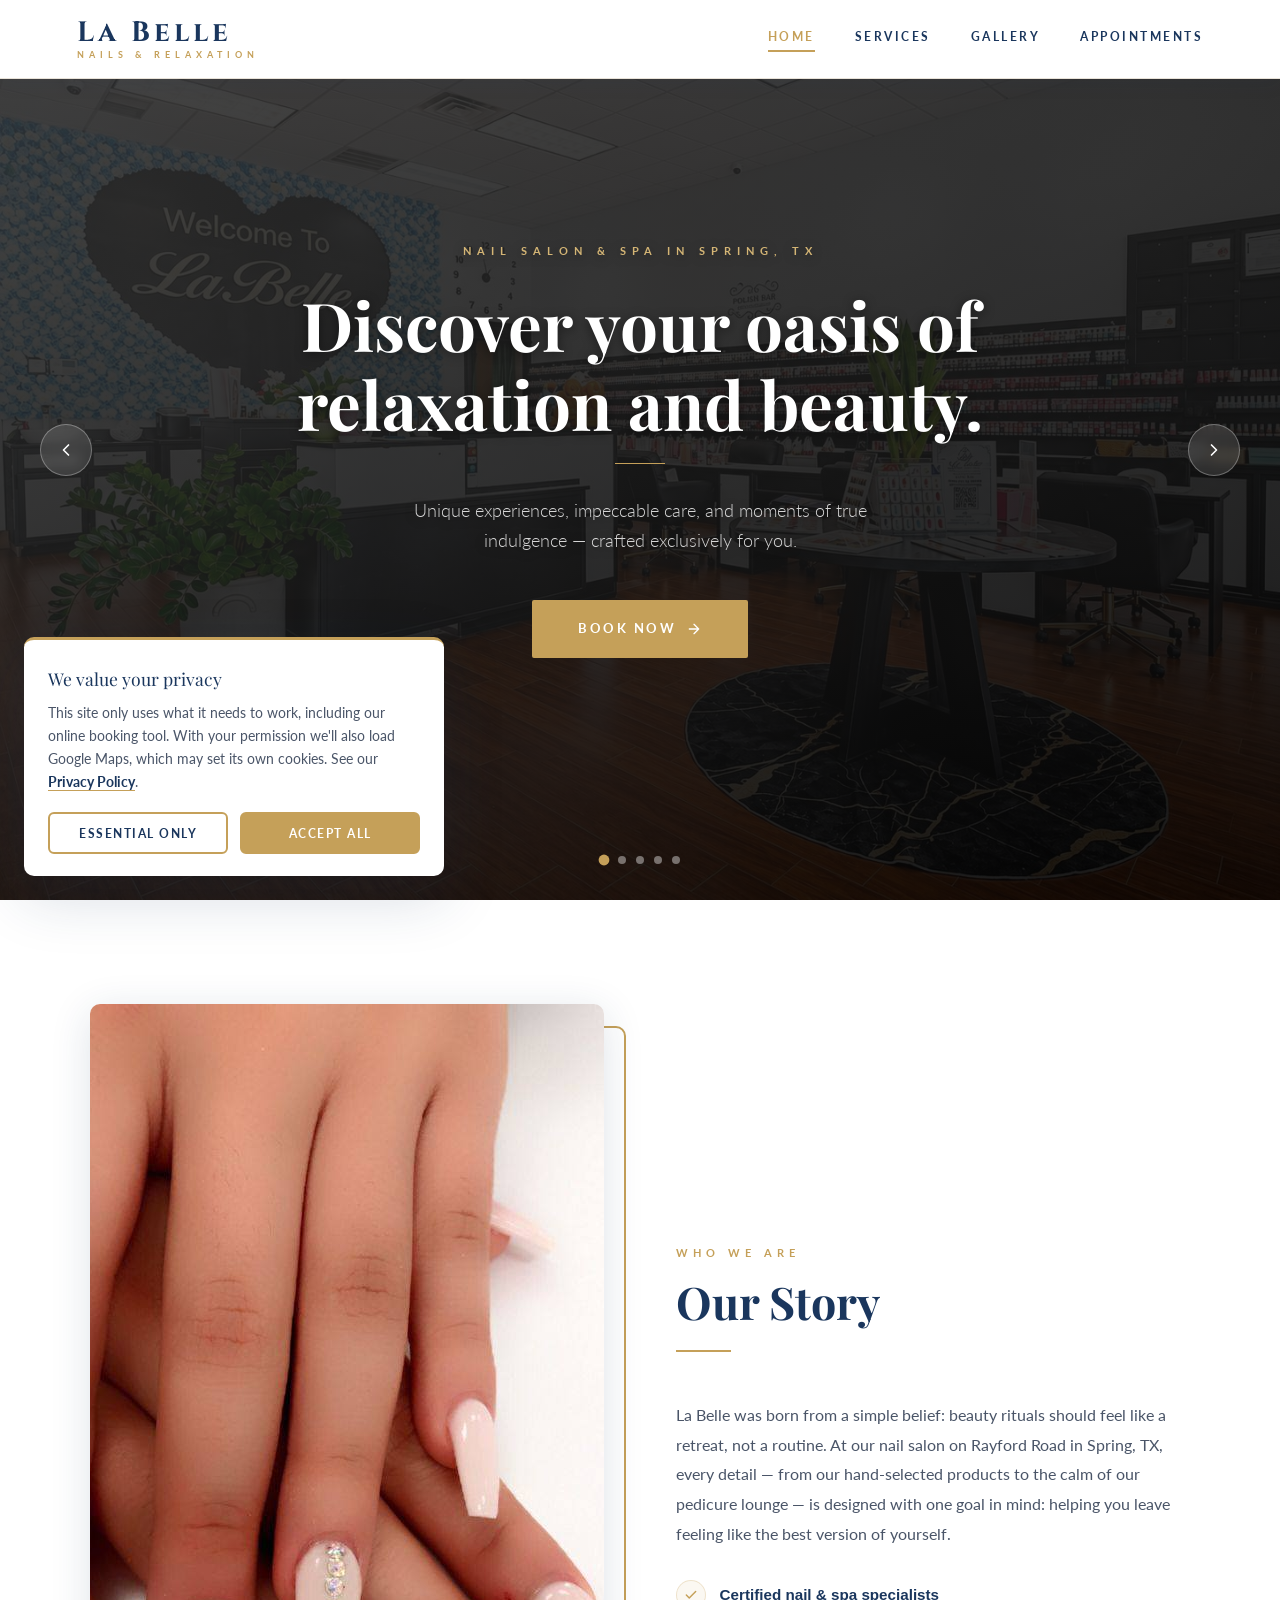
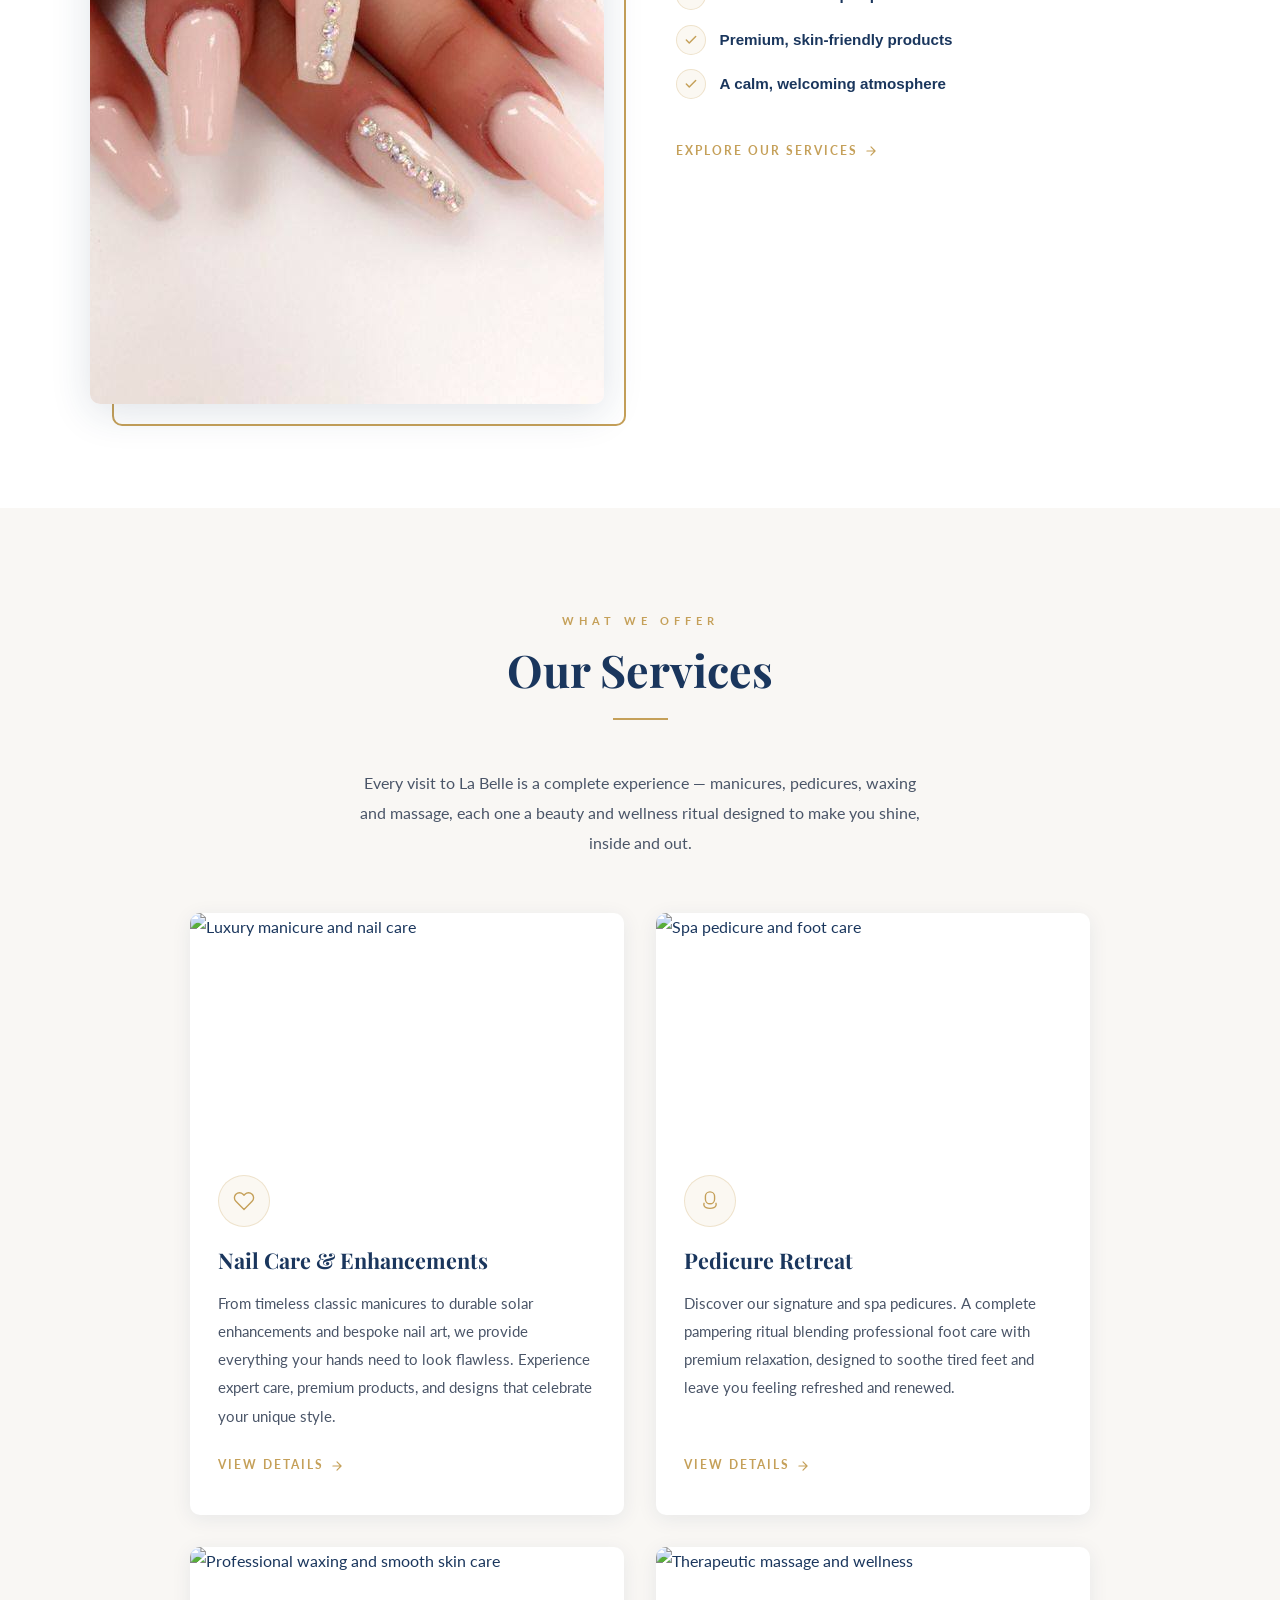
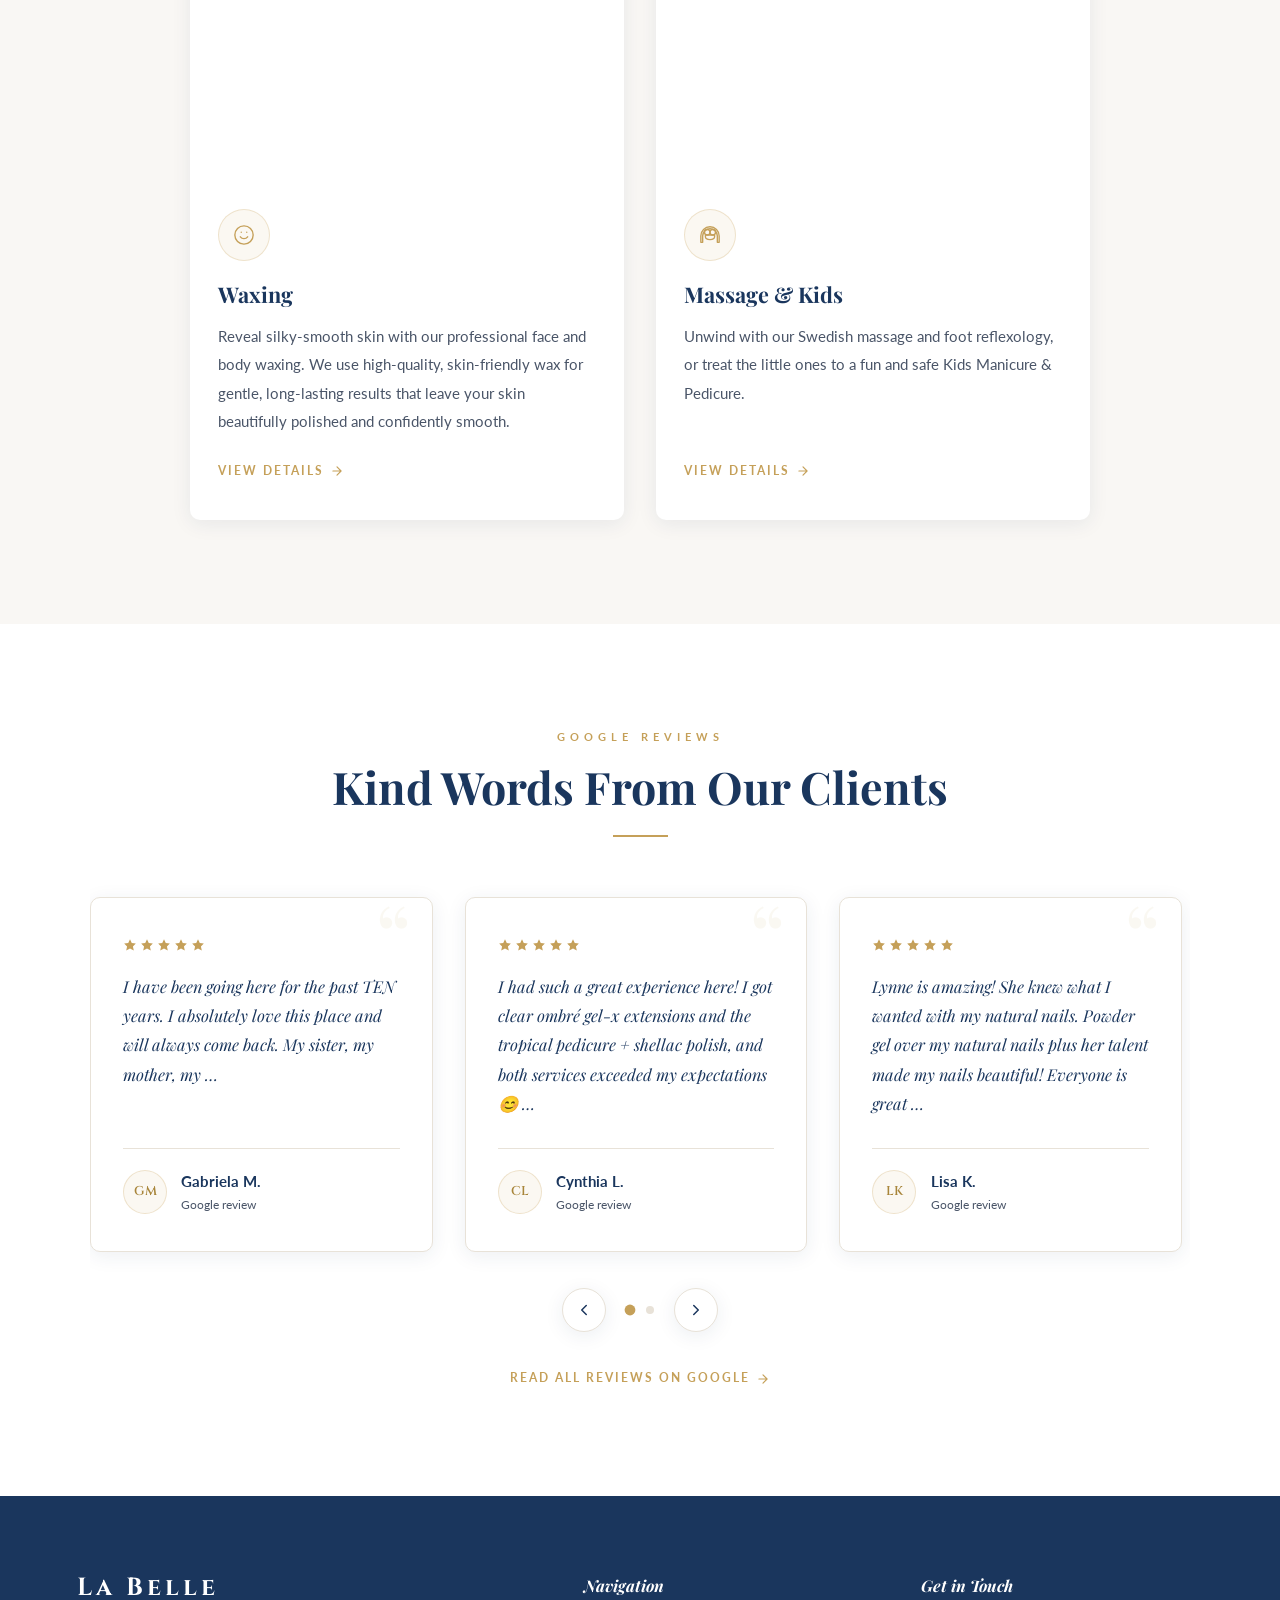
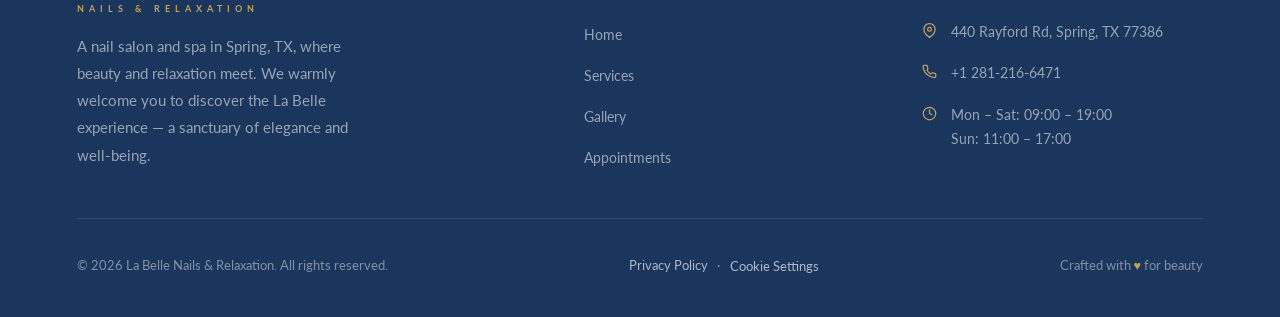
==== commit d968818e: "modificari ulterioare" ====
--- a/index.html
+++ b/index.html
@@ -3,18 +3,117 @@
 <head>
   <meta charset="UTF-8" />
   <meta name="viewport" content="width=device-width, initial-scale=1.0" />
-  <meta name="description" content="La Belle — Your premium beauty and nail spa salon. Manicure, pedicure, and exceptional relaxation treatments." />
-  <title>La Belle | Beauty &amp; Nail Spa</title>
+  <title>La Belle Nails &amp; Relaxation | Nail Salon in Spring, TX</title>
+  <meta name="description" content="Nail salon in Spring, TX offering manicures, pedicures, gel, dip powder, waxing and massage. Book online at La Belle Nails &amp; Relaxation, 440 Rayford Rd." />
+  <!-- SITE URL: replace every https://www.example.com with the real domain before going live -->
+  <link rel="canonical" href="https://www.example.com/" />
+  <meta name="robots" content="index, follow, max-image-preview:large" />
+  <meta name="theme-color" content="#1A365D" />
+  <link rel="icon" href="favicon.svg" type="image/svg+xml" />
+
+  <!-- Social sharing (Facebook, WhatsApp, iMessage, X) -->
+  <meta property="og:type" content="website" />
+  <meta property="og:site_name" content="La Belle Nails &amp; Relaxation" />
+  <meta property="og:locale" content="en_US" />
+  <meta property="og:title" content="La Belle Nails &amp; Relaxation | Nail Salon in Spring, TX" />
+  <meta property="og:description" content="Manicures, pedicures, gel, dip powder, waxing and massage at 440 Rayford Rd, Spring, TX. Book online in a few clicks." />
+  <meta property="og:url" content="https://www.example.com/" />
+  <meta property="og:image" content="https://www.example.com/images-salon/IMG_20255.jpg" />
+  <meta property="og:image:width" content="1448" />
+  <meta property="og:image:height" content="1086" />
+  <meta property="og:image:alt" content="La Belle salon lobby with the welcome heart wall and polish bar" />
+  <meta name="twitter:card" content="summary_large_image" />
 
   <!-- Preconnect for performance -->
   <link rel="preconnect" href="https://fonts.googleapis.com" />
   <link rel="preconnect" href="https://fonts.gstatic.com" crossorigin />
   <link rel="preconnect" href="https://images.unsplash.com" />
 
+  <!-- Start downloading the first hero photo right away (largest element on the page) -->
+  <link rel="preload" as="image" href="images-salon/IMG_20255.jpg" imagesrcset="images-salon/IMG_20255-800.jpg 800w, images-salon/IMG_20255.jpg 1448w" imagesizes="100vw" fetchpriority="high" />
+
   <!-- Google Fonts -->
   <link href="https://fonts.googleapis.com/css2?family=Cinzel:wght@400;600;700&family=Playfair+Display:ital,wght@0,400;0,600;0,700;1,400&family=Lato:wght@300;400;700&display=swap" rel="stylesheet" />
 
   <link rel="stylesheet" href="style.css" />
+
+  <!-- Business details for Google (local search, Maps, rich results) -->
+  <script type="application/ld+json">
+  {
+    "@context": "https://schema.org",
+    "@graph": [
+      {
+        "@type": "NailSalon",
+        "@id": "https://www.example.com/#salon",
+        "name": "La Belle Nails & Relaxation",
+        "alternateName": ["LaBelle", "LaBelle Nail Bar"],
+        "description": "Nail salon and spa in Spring, TX offering manicures, pedicures, gel and dip powder nails, nail art, waxing, massage and kids services.",
+        "url": "https://www.example.com/",
+        "image": [
+          "https://www.example.com/images-salon/IMG_20255.jpg",
+          "https://www.example.com/images-salon/IMG_20555.jpg",
+          "https://www.example.com/images-salon/IMG_20411.jpg"
+        ],
+        "telephone": "+1-281-216-6471",
+        "address": {
+          "@type": "PostalAddress",
+          "streetAddress": "440 Rayford Rd",
+          "addressLocality": "Spring",
+          "addressRegion": "TX",
+          "postalCode": "77386",
+          "addressCountry": "US"
+        },
+        "hasMap": "https://www.google.com/maps/search/?api=1&query=La+Belle+440+Rayford+Rd+Spring+TX+77386",
+        "openingHoursSpecification": [
+          {
+            "@type": "OpeningHoursSpecification",
+            "dayOfWeek": ["Monday", "Tuesday", "Wednesday", "Thursday", "Friday", "Saturday"],
+            "opens": "09:00",
+            "closes": "19:00"
+          },
+          {
+            "@type": "OpeningHoursSpecification",
+            "dayOfWeek": "Sunday",
+            "opens": "11:00",
+            "closes": "17:00"
+          }
+        ],
+        "potentialAction": {
+          "@type": "ReserveAction",
+          "name": "Book an appointment",
+          "target": {
+            "@type": "EntryPoint",
+            "urlTemplate": "https://labelleoaq2.setmore.com",
+            "actionPlatform": ["https://schema.org/DesktopWebPlatform", "https://schema.org/MobileWebPlatform"]
+          }
+        },
+        "hasOfferCatalog": {
+          "@type": "OfferCatalog",
+          "name": "Nail & Spa Services",
+          "itemListElement": [
+            { "@type": "Offer", "itemOffered": { "@type": "Service", "name": "Manicure" } },
+            { "@type": "Offer", "itemOffered": { "@type": "Service", "name": "Spa Pedicure" } },
+            { "@type": "Offer", "itemOffered": { "@type": "Service", "name": "Gel Polish" } },
+            { "@type": "Offer", "itemOffered": { "@type": "Service", "name": "Dipping Powder Nails" } },
+            { "@type": "Offer", "itemOffered": { "@type": "Service", "name": "Solar Nails & Enhancements" } },
+            { "@type": "Offer", "itemOffered": { "@type": "Service", "name": "Nail Art" } },
+            { "@type": "Offer", "itemOffered": { "@type": "Service", "name": "Face & Body Waxing" } },
+            { "@type": "Offer", "itemOffered": { "@type": "Service", "name": "Swedish Massage" } },
+            { "@type": "Offer", "itemOffered": { "@type": "Service", "name": "Foot Reflexology" } },
+            { "@type": "Offer", "itemOffered": { "@type": "Service", "name": "Kids Manicure & Pedicure" } }
+          ]
+        }
+      },
+      {
+        "@type": "WebSite",
+        "@id": "https://www.example.com/#website",
+        "url": "https://www.example.com/",
+        "name": "La Belle Nails & Relaxation",
+        "publisher": { "@id": "https://www.example.com/#salon" }
+      }
+    ]
+  }
+  </script>
 </head>
 <body>
 
@@ -24,7 +123,7 @@
   <header class="header" id="header">
     <a href="index.html" class="logo" aria-label="La Belle — Home">
       <span class="logo-title">La Belle</span>
-      <span class="logo-subtitle">Beauty &amp; Nail Spa</span>
+      <span class="logo-subtitle">Nails &amp; Relaxation</span>
     </a>
 
     <button class="hamburger" id="hamburger" aria-label="Open menu" aria-expanded="false">
@@ -53,8 +152,11 @@
 
         <div class="carousel-slide">
           <img
-            src="https://images.unsplash.com/photo-1560066984-138dadb4c035?auto=format&fit=crop&w=1920&q=80"
-            alt="Elegant La Belle salon interior"
+            src="images-salon/IMG_20255.jpg"
+            srcset="images-salon/IMG_20255-800.jpg 800w, images-salon/IMG_20255.jpg 1448w"
+            sizes="100vw"
+            width="1448" height="1086"
+            alt="La Belle salon lobby with the welcome heart wall, reception desk and polish bar"
             loading="eager"
             fetchpriority="high"
           />
@@ -63,8 +165,11 @@
 
         <div class="carousel-slide">
           <img
-            src="https://images.unsplash.com/photo-1604654894610-df63bc536371?auto=format&fit=crop&w=1920&q=80"
-            alt="Luxury artistic manicure"
+            src="images-salon/IMG_20311.jpg"
+            srcset="images-salon/IMG_20311-800.jpg 800w, images-salon/IMG_20311.jpg 1536w"
+            sizes="100vw"
+            width="1536" height="1024"
+            alt="La Belle welcome heart wall of blue and white flowers above the reception desk"
             loading="lazy"
           />
           <div class="carousel-overlay" aria-hidden="true"></div>
@@ -72,8 +177,35 @@
 
         <div class="carousel-slide">
           <img
-            src="https://images.unsplash.com/photo-1570172619644-dfd03ed5d881?auto=format&fit=crop&w=1920&q=80"
-            alt="Relaxation and spa treatment"
+            src="images-salon/IMG_20500.jpg"
+            srcset="images-salon/IMG_20500-800.jpg 800w, images-salon/IMG_20500.jpg 1448w"
+            sizes="100vw"
+            width="1448" height="1086"
+            alt="Manicure stations in front of the La Belle polish bar wall"
+            loading="lazy"
+          />
+          <div class="carousel-overlay" aria-hidden="true"></div>
+        </div>
+
+        <div class="carousel-slide">
+          <img
+            src="images-salon/IMG_20555.jpg"
+            srcset="images-salon/IMG_20555-800.jpg 800w, images-salon/IMG_20555.jpg 1423w"
+            sizes="100vw"
+            width="1423" height="1086"
+            alt="La Belle Nail Bar with a wall of nail polish colors and black leather chairs"
+            loading="lazy"
+          />
+          <div class="carousel-overlay" aria-hidden="true"></div>
+        </div>
+
+        <div class="carousel-slide">
+          <img
+            src="images-salon/IMG_20411.jpg"
+            srcset="images-salon/IMG_20411-800.jpg 800w, images-salon/IMG_20411.jpg 1448w"
+            sizes="100vw"
+            width="1448" height="1086"
+            alt="Row of pedicure massage chairs leading to the salon entrance"
             loading="lazy"
           />
           <div class="carousel-overlay" aria-hidden="true"></div>
@@ -83,8 +215,10 @@
 
       <!-- Hero Content — fixed above all slides -->
       <div class="carousel-content">
-        <span class="hero-badge">Premium Beauty Salon</span>
-        <h1 class="hero-title">Discover your oasis of<br />relaxation and beauty.</h1>
+        <h1 class="hero-title">
+          <span class="hero-badge">Nail Salon &amp; Spa in Spring, TX</span>
+          Discover your oasis of<br />relaxation and beauty.
+        </h1>
         <div class="hero-divider" aria-hidden="true"></div>
         <p class="hero-subtitle">Unique experiences, impeccable care, and moments of true indulgence — crafted exclusively for you.</p>
         <a href="programare.html" class="btn-gold">
@@ -106,6 +240,8 @@
         <button class="dot active" role="tab" aria-label="Slide 1" aria-selected="true"></button>
         <button class="dot" role="tab" aria-label="Slide 2" aria-selected="false"></button>
         <button class="dot" role="tab" aria-label="Slide 3" aria-selected="false"></button>
+        <button class="dot" role="tab" aria-label="Slide 4" aria-selected="false"></button>
+        <button class="dot" role="tab" aria-label="Slide 5" aria-selected="false"></button>
       </div>
 
     </div>
@@ -123,7 +259,8 @@
         <img
           class="about-img"
           src="images/poza5.jpeg"
-          alt="Signature nail artistry at La Belle"
+          alt="Baby pink nails with crystal gem accents done at La Belle"
+          width="750" height="1000"
           loading="lazy"
         />
       </div>
@@ -133,7 +270,7 @@
         <h2 class="section-title" id="about-heading">Our Story</h2>
         <div class="divider left" aria-hidden="true"></div>
         <p class="section-desc" style="margin-bottom: 2rem;">
-          La Belle was born from a simple belief: beauty rituals should feel like a retreat, not a routine. From our hand-selected products to the calm of our treatment rooms, every detail is designed with one goal in mind — helping you leave feeling like the best version of yourself.
+          La Belle was born from a simple belief: beauty rituals should feel like a retreat, not a routine. At our nail salon on Rayford Road in Spring, TX, every detail — from our hand-selected products to the calm of our pedicure lounge — is designed with one goal in mind: helping you leave feeling like the best version of yourself.
         </p>
 
         <ul class="about-points">
@@ -175,7 +312,7 @@
     <h2 class="section-title" id="services-heading">Our Services</h2>
     <div class="divider" aria-hidden="true"></div>
     <p class="section-desc" style="margin: 0 auto 3.5rem;">
-      Every visit to La Belle is a complete experience — a beauty and wellness ritual designed to make you shine, inside and out.
+      Every visit to La Belle is a complete experience — manicures, pedicures, waxing and massage, each one a beauty and wellness ritual designed to make you shine, inside and out.
     </p>
 
     <div class="services-grid">
@@ -285,79 +422,148 @@
 
 
   <!-- ========================================
-       TESTIMONIALS
+       TESTIMONIALS — Google reviews carousel
+       Review text is copied word for word from Google (do not edit it).
+       A trailing "…" means Google showed the review truncated.
+       Carousel behaviour: script.js, REVIEWS CAROUSEL.
   ======================================== -->
   <section class="section testimonials" aria-labelledby="testimonials-heading">
-    <span class="section-label">What They Say</span>
+    <span class="section-label">Google Reviews</span>
     <h2 class="section-title" id="testimonials-heading">Kind Words From Our Clients</h2>
     <div class="divider" aria-hidden="true"></div>
 
-    <div class="testimonials-grid">
-
-      <article class="testimonial-card reveal">
-        <span class="testimonial-quote-mark" aria-hidden="true">&ldquo;</span>
-        <div class="testimonial-stars" aria-label="5 out of 5 stars">
-          <svg width="14" height="14" viewBox="0 0 24 24" fill="#C5A059"><polygon points="12 2 15 8.5 22 9.5 17 14.5 18.5 21.5 12 18 5.5 21.5 7 14.5 2 9.5 9 8.5 12 2"/></svg>
-          <svg width="14" height="14" viewBox="0 0 24 24" fill="#C5A059"><polygon points="12 2 15 8.5 22 9.5 17 14.5 18.5 21.5 12 18 5.5 21.5 7 14.5 2 9.5 9 8.5 12 2"/></svg>
-          <svg width="14" height="14" viewBox="0 0 24 24" fill="#C5A059"><polygon points="12 2 15 8.5 22 9.5 17 14.5 18.5 21.5 12 18 5.5 21.5 7 14.5 2 9.5 9 8.5 12 2"/></svg>
-          <svg width="14" height="14" viewBox="0 0 24 24" fill="#C5A059"><polygon points="12 2 15 8.5 22 9.5 17 14.5 18.5 21.5 12 18 5.5 21.5 7 14.5 2 9.5 9 8.5 12 2"/></svg>
-          <svg width="14" height="14" viewBox="0 0 24 24" fill="#C5A059"><polygon points="12 2 15 8.5 22 9.5 17 14.5 18.5 21.5 12 18 5.5 21.5 7 14.5 2 9.5 9 8.5 12 2"/></svg>
-        </div>
-        <p class="testimonial-text">
-          The Volcano Rose Gold pedicure is unlike anything I've tried before — pure luxury from start to finish. Every detail was taken care of.
-        </p>
-        <div class="testimonial-footer">
-          <div class="testimonial-avatar" aria-hidden="true">SM</div>
-          <div>
-            <span class="testimonial-name">Sarah M.</span>
-            <span class="testimonial-role">Pedicure Enthusiast</span>
-          </div>
-        </div>
-      </article>
-
-      <article class="testimonial-card reveal reveal-delay-1">
-        <span class="testimonial-quote-mark" aria-hidden="true">&ldquo;</span>
-        <div class="testimonial-stars" aria-label="5 out of 5 stars">
-          <svg width="14" height="14" viewBox="0 0 24 24" fill="#C5A059"><polygon points="12 2 15 8.5 22 9.5 17 14.5 18.5 21.5 12 18 5.5 21.5 7 14.5 2 9.5 9 8.5 12 2"/></svg>
-          <svg width="14" height="14" viewBox="0 0 24 24" fill="#C5A059"><polygon points="12 2 15 8.5 22 9.5 17 14.5 18.5 21.5 12 18 5.5 21.5 7 14.5 2 9.5 9 8.5 12 2"/></svg>
-          <svg width="14" height="14" viewBox="0 0 24 24" fill="#C5A059"><polygon points="12 2 15 8.5 22 9.5 17 14.5 18.5 21.5 12 18 5.5 21.5 7 14.5 2 9.5 9 8.5 12 2"/></svg>
-          <svg width="14" height="14" viewBox="0 0 24 24" fill="#C5A059"><polygon points="12 2 15 8.5 22 9.5 17 14.5 18.5 21.5 12 18 5.5 21.5 7 14.5 2 9.5 9 8.5 12 2"/></svg>
-          <svg width="14" height="14" viewBox="0 0 24 24" fill="#C5A059"><polygon points="12 2 15 8.5 22 9.5 17 14.5 18.5 21.5 12 18 5.5 21.5 7 14.5 2 9.5 9 8.5 12 2"/></svg>
-        </div>
-        <p class="testimonial-text">
-          I've been coming to La Belle for over a year and my nails have never looked better. The gel manicures last for weeks and the salon feels so calming.
-        </p>
-        <div class="testimonial-footer">
-          <div class="testimonial-avatar" aria-hidden="true">JT</div>
-          <div>
-            <span class="testimonial-name">Jessica T.</span>
-            <span class="testimonial-role">Gel Manicure Regular</span>
-          </div>
-        </div>
-      </article>
-
-      <article class="testimonial-card reveal reveal-delay-2">
-        <span class="testimonial-quote-mark" aria-hidden="true">&ldquo;</span>
-        <div class="testimonial-stars" aria-label="5 out of 5 stars">
-          <svg width="14" height="14" viewBox="0 0 24 24" fill="#C5A059"><polygon points="12 2 15 8.5 22 9.5 17 14.5 18.5 21.5 12 18 5.5 21.5 7 14.5 2 9.5 9 8.5 12 2"/></svg>
-          <svg width="14" height="14" viewBox="0 0 24 24" fill="#C5A059"><polygon points="12 2 15 8.5 22 9.5 17 14.5 18.5 21.5 12 18 5.5 21.5 7 14.5 2 9.5 9 8.5 12 2"/></svg>
-          <svg width="14" height="14" viewBox="0 0 24 24" fill="#C5A059"><polygon points="12 2 15 8.5 22 9.5 17 14.5 18.5 21.5 12 18 5.5 21.5 7 14.5 2 9.5 9 8.5 12 2"/></svg>
-          <svg width="14" height="14" viewBox="0 0 24 24" fill="#C5A059"><polygon points="12 2 15 8.5 22 9.5 17 14.5 18.5 21.5 12 18 5.5 21.5 7 14.5 2 9.5 9 8.5 12 2"/></svg>
-          <svg width="14" height="14" viewBox="0 0 24 24" fill="#C5A059"><polygon points="12 2 15 8.5 22 9.5 17 14.5 18.5 21.5 12 18 5.5 21.5 7 14.5 2 9.5 9 8.5 12 2"/></svg>
-        </div>
-        <p class="testimonial-text">
-          Booked a last-minute waxing appointment and they fit me right in. Professional, quick, and so gentle — this is officially my go-to spot.
-        </p>
-        <div class="testimonial-footer">
-          <div class="testimonial-avatar" aria-hidden="true">AR</div>
-          <div>
-            <span class="testimonial-name">Amanda R.</span>
-            <span class="testimonial-role">New Client</span>
-          </div>
-        </div>
-      </article>
-
+    <div class="reviews-carousel reveal" data-reviews-carousel>
+      <div class="reviews-track" role="region" aria-label="Client reviews, scroll sideways for more" tabindex="0">
+        <article class="testimonial-card" aria-label="Review 1 of 6">
+          <span class="testimonial-quote-mark" aria-hidden="true">&ldquo;</span>
+          <div class="testimonial-stars" role="img" aria-label="5 out of 5 stars">
+            <svg width="14" height="14" viewBox="0 0 24 24" fill="#C5A059" aria-hidden="true"><polygon points="12 2 15 8.5 22 9.5 17 14.5 18.5 21.5 12 18 5.5 21.5 7 14.5 2 9.5 9 8.5 12 2"/></svg>
+            <svg width="14" height="14" viewBox="0 0 24 24" fill="#C5A059" aria-hidden="true"><polygon points="12 2 15 8.5 22 9.5 17 14.5 18.5 21.5 12 18 5.5 21.5 7 14.5 2 9.5 9 8.5 12 2"/></svg>
+            <svg width="14" height="14" viewBox="0 0 24 24" fill="#C5A059" aria-hidden="true"><polygon points="12 2 15 8.5 22 9.5 17 14.5 18.5 21.5 12 18 5.5 21.5 7 14.5 2 9.5 9 8.5 12 2"/></svg>
+            <svg width="14" height="14" viewBox="0 0 24 24" fill="#C5A059" aria-hidden="true"><polygon points="12 2 15 8.5 22 9.5 17 14.5 18.5 21.5 12 18 5.5 21.5 7 14.5 2 9.5 9 8.5 12 2"/></svg>
+            <svg width="14" height="14" viewBox="0 0 24 24" fill="#C5A059" aria-hidden="true"><polygon points="12 2 15 8.5 22 9.5 17 14.5 18.5 21.5 12 18 5.5 21.5 7 14.5 2 9.5 9 8.5 12 2"/></svg>
+          </div>
+          <p class="testimonial-text">I have been going here for the past TEN years. I absolutely love this place and will always come back. My sister, my mother, my …</p>
+          <div class="testimonial-footer">
+            <div class="testimonial-avatar" aria-hidden="true">GM</div>
+            <div>
+              <span class="testimonial-name">Gabriela M.</span>
+              <span class="testimonial-role">Google review</span>
+            </div>
+          </div>
+        </article>
+
+        <article class="testimonial-card" aria-label="Review 2 of 6">
+          <span class="testimonial-quote-mark" aria-hidden="true">&ldquo;</span>
+          <div class="testimonial-stars" role="img" aria-label="5 out of 5 stars">
+            <svg width="14" height="14" viewBox="0 0 24 24" fill="#C5A059" aria-hidden="true"><polygon points="12 2 15 8.5 22 9.5 17 14.5 18.5 21.5 12 18 5.5 21.5 7 14.5 2 9.5 9 8.5 12 2"/></svg>
+            <svg width="14" height="14" viewBox="0 0 24 24" fill="#C5A059" aria-hidden="true"><polygon points="12 2 15 8.5 22 9.5 17 14.5 18.5 21.5 12 18 5.5 21.5 7 14.5 2 9.5 9 8.5 12 2"/></svg>
+            <svg width="14" height="14" viewBox="0 0 24 24" fill="#C5A059" aria-hidden="true"><polygon points="12 2 15 8.5 22 9.5 17 14.5 18.5 21.5 12 18 5.5 21.5 7 14.5 2 9.5 9 8.5 12 2"/></svg>
+            <svg width="14" height="14" viewBox="0 0 24 24" fill="#C5A059" aria-hidden="true"><polygon points="12 2 15 8.5 22 9.5 17 14.5 18.5 21.5 12 18 5.5 21.5 7 14.5 2 9.5 9 8.5 12 2"/></svg>
+            <svg width="14" height="14" viewBox="0 0 24 24" fill="#C5A059" aria-hidden="true"><polygon points="12 2 15 8.5 22 9.5 17 14.5 18.5 21.5 12 18 5.5 21.5 7 14.5 2 9.5 9 8.5 12 2"/></svg>
+          </div>
+          <p class="testimonial-text">I had such a great experience here! I got clear ombré gel-x extensions and the tropical pedicure + shellac polish, and both services exceeded my expectations😊 …</p>
+          <div class="testimonial-footer">
+            <div class="testimonial-avatar" aria-hidden="true">CL</div>
+            <div>
+              <span class="testimonial-name">Cynthia L.</span>
+              <span class="testimonial-role">Google review</span>
+            </div>
+          </div>
+        </article>
+
+        <article class="testimonial-card" aria-label="Review 3 of 6">
+          <span class="testimonial-quote-mark" aria-hidden="true">&ldquo;</span>
+          <div class="testimonial-stars" role="img" aria-label="5 out of 5 stars">
+            <svg width="14" height="14" viewBox="0 0 24 24" fill="#C5A059" aria-hidden="true"><polygon points="12 2 15 8.5 22 9.5 17 14.5 18.5 21.5 12 18 5.5 21.5 7 14.5 2 9.5 9 8.5 12 2"/></svg>
+            <svg width="14" height="14" viewBox="0 0 24 24" fill="#C5A059" aria-hidden="true"><polygon points="12 2 15 8.5 22 9.5 17 14.5 18.5 21.5 12 18 5.5 21.5 7 14.5 2 9.5 9 8.5 12 2"/></svg>
+            <svg width="14" height="14" viewBox="0 0 24 24" fill="#C5A059" aria-hidden="true"><polygon points="12 2 15 8.5 22 9.5 17 14.5 18.5 21.5 12 18 5.5 21.5 7 14.5 2 9.5 9 8.5 12 2"/></svg>
+            <svg width="14" height="14" viewBox="0 0 24 24" fill="#C5A059" aria-hidden="true"><polygon points="12 2 15 8.5 22 9.5 17 14.5 18.5 21.5 12 18 5.5 21.5 7 14.5 2 9.5 9 8.5 12 2"/></svg>
+            <svg width="14" height="14" viewBox="0 0 24 24" fill="#C5A059" aria-hidden="true"><polygon points="12 2 15 8.5 22 9.5 17 14.5 18.5 21.5 12 18 5.5 21.5 7 14.5 2 9.5 9 8.5 12 2"/></svg>
+          </div>
+          <p class="testimonial-text">Lynne is amazing! She knew what I wanted with my natural nails. Powder gel over my natural nails plus her talent made my nails beautiful! Everyone is great …</p>
+          <div class="testimonial-footer">
+            <div class="testimonial-avatar" aria-hidden="true">LK</div>
+            <div>
+              <span class="testimonial-name">Lisa K.</span>
+              <span class="testimonial-role">Google review</span>
+            </div>
+          </div>
+        </article>
+
+        <article class="testimonial-card" aria-label="Review 4 of 6">
+          <span class="testimonial-quote-mark" aria-hidden="true">&ldquo;</span>
+          <div class="testimonial-stars" role="img" aria-label="5 out of 5 stars">
+            <svg width="14" height="14" viewBox="0 0 24 24" fill="#C5A059" aria-hidden="true"><polygon points="12 2 15 8.5 22 9.5 17 14.5 18.5 21.5 12 18 5.5 21.5 7 14.5 2 9.5 9 8.5 12 2"/></svg>
+            <svg width="14" height="14" viewBox="0 0 24 24" fill="#C5A059" aria-hidden="true"><polygon points="12 2 15 8.5 22 9.5 17 14.5 18.5 21.5 12 18 5.5 21.5 7 14.5 2 9.5 9 8.5 12 2"/></svg>
+            <svg width="14" height="14" viewBox="0 0 24 24" fill="#C5A059" aria-hidden="true"><polygon points="12 2 15 8.5 22 9.5 17 14.5 18.5 21.5 12 18 5.5 21.5 7 14.5 2 9.5 9 8.5 12 2"/></svg>
+            <svg width="14" height="14" viewBox="0 0 24 24" fill="#C5A059" aria-hidden="true"><polygon points="12 2 15 8.5 22 9.5 17 14.5 18.5 21.5 12 18 5.5 21.5 7 14.5 2 9.5 9 8.5 12 2"/></svg>
+            <svg width="14" height="14" viewBox="0 0 24 24" fill="#C5A059" aria-hidden="true"><polygon points="12 2 15 8.5 22 9.5 17 14.5 18.5 21.5 12 18 5.5 21.5 7 14.5 2 9.5 9 8.5 12 2"/></svg>
+          </div>
+          <p class="testimonial-text">I've had my nails done here twice an i love it!! The techs are so sweet and their work is so clean and precise!</p>
+          <div class="testimonial-footer">
+            <div class="testimonial-avatar" aria-hidden="true">VJ</div>
+            <div>
+              <span class="testimonial-name">Vanessa J.</span>
+              <span class="testimonial-role">Google review</span>
+            </div>
+          </div>
+        </article>
+
+        <article class="testimonial-card" aria-label="Review 5 of 6">
+          <span class="testimonial-quote-mark" aria-hidden="true">&ldquo;</span>
+          <div class="testimonial-stars" role="img" aria-label="5 out of 5 stars">
+            <svg width="14" height="14" viewBox="0 0 24 24" fill="#C5A059" aria-hidden="true"><polygon points="12 2 15 8.5 22 9.5 17 14.5 18.5 21.5 12 18 5.5 21.5 7 14.5 2 9.5 9 8.5 12 2"/></svg>
+            <svg width="14" height="14" viewBox="0 0 24 24" fill="#C5A059" aria-hidden="true"><polygon points="12 2 15 8.5 22 9.5 17 14.5 18.5 21.5 12 18 5.5 21.5 7 14.5 2 9.5 9 8.5 12 2"/></svg>
+            <svg width="14" height="14" viewBox="0 0 24 24" fill="#C5A059" aria-hidden="true"><polygon points="12 2 15 8.5 22 9.5 17 14.5 18.5 21.5 12 18 5.5 21.5 7 14.5 2 9.5 9 8.5 12 2"/></svg>
+            <svg width="14" height="14" viewBox="0 0 24 24" fill="#C5A059" aria-hidden="true"><polygon points="12 2 15 8.5 22 9.5 17 14.5 18.5 21.5 12 18 5.5 21.5 7 14.5 2 9.5 9 8.5 12 2"/></svg>
+            <svg width="14" height="14" viewBox="0 0 24 24" fill="#C5A059" aria-hidden="true"><polygon points="12 2 15 8.5 22 9.5 17 14.5 18.5 21.5 12 18 5.5 21.5 7 14.5 2 9.5 9 8.5 12 2"/></svg>
+          </div>
+          <p class="testimonial-text">I went in.Got a full set with designs by tina and also got a pedicure done by kim.Great ladies professional i will be recommending them to friends and family. …</p>
+          <div class="testimonial-footer">
+            <div class="testimonial-avatar" aria-hidden="true">JS</div>
+            <div>
+              <span class="testimonial-name">Josie S.</span>
+              <span class="testimonial-role">Google review</span>
+            </div>
+          </div>
+        </article>
+
+        <article class="testimonial-card" aria-label="Review 6 of 6">
+          <span class="testimonial-quote-mark" aria-hidden="true">&ldquo;</span>
+          <div class="testimonial-stars" role="img" aria-label="5 out of 5 stars">
+            <svg width="14" height="14" viewBox="0 0 24 24" fill="#C5A059" aria-hidden="true"><polygon points="12 2 15 8.5 22 9.5 17 14.5 18.5 21.5 12 18 5.5 21.5 7 14.5 2 9.5 9 8.5 12 2"/></svg>
+            <svg width="14" height="14" viewBox="0 0 24 24" fill="#C5A059" aria-hidden="true"><polygon points="12 2 15 8.5 22 9.5 17 14.5 18.5 21.5 12 18 5.5 21.5 7 14.5 2 9.5 9 8.5 12 2"/></svg>
+            <svg width="14" height="14" viewBox="0 0 24 24" fill="#C5A059" aria-hidden="true"><polygon points="12 2 15 8.5 22 9.5 17 14.5 18.5 21.5 12 18 5.5 21.5 7 14.5 2 9.5 9 8.5 12 2"/></svg>
+            <svg width="14" height="14" viewBox="0 0 24 24" fill="#C5A059" aria-hidden="true"><polygon points="12 2 15 8.5 22 9.5 17 14.5 18.5 21.5 12 18 5.5 21.5 7 14.5 2 9.5 9 8.5 12 2"/></svg>
+            <svg width="14" height="14" viewBox="0 0 24 24" fill="#C5A059" aria-hidden="true"><polygon points="12 2 15 8.5 22 9.5 17 14.5 18.5 21.5 12 18 5.5 21.5 7 14.5 2 9.5 9 8.5 12 2"/></svg>
+          </div>
+          <p class="testimonial-text">I loved my stiletto nails Lynn did for me, amazing service!!!…</p>
+          <div class="testimonial-footer">
+            <div class="testimonial-avatar" aria-hidden="true">JW</div>
+            <div>
+              <span class="testimonial-name">Jaylah W.</span>
+              <span class="testimonial-role">Google review</span>
+            </div>
+          </div>
+        </article>
+      </div>
+
+      <div class="reviews-controls">
+        <button type="button" class="reviews-btn prev" aria-label="Previous reviews">
+          <svg width="18" height="18" viewBox="0 0 24 24" fill="none" stroke="currentColor" stroke-width="2" stroke-linecap="round" stroke-linejoin="round" aria-hidden="true"><polyline points="15 18 9 12 15 6"></polyline></svg>
+        </button>
+        <div class="reviews-dots"></div>
+        <button type="button" class="reviews-btn next" aria-label="Next reviews">
+          <svg width="18" height="18" viewBox="0 0 24 24" fill="none" stroke="currentColor" stroke-width="2" stroke-linecap="round" stroke-linejoin="round" aria-hidden="true"><polyline points="9 18 15 12 9 6"></polyline></svg>
+        </button>
+      </div>
     </div>
+
+    <a href="https://www.google.com/maps/search/?api=1&amp;query=La+Belle+Nails+%26+Relaxation+440+Rayford+Rd+Spring+TX+77386" class="service-cta reviews-more" target="_blank" rel="noopener">
+      Read all reviews on Google
+      <svg width="14" height="14" viewBox="0 0 24 24" fill="none" stroke="currentColor" stroke-width="2" stroke-linecap="round" stroke-linejoin="round" aria-hidden="true"><path d="M5 12h14M12 5l7 7-7 7"/></svg>
+    </a>
   </section>
 
 
@@ -369,15 +575,15 @@
       <div class="footer-top">
 
         <div class="footer-brand">
-          <div class="logo" aria-label="La Belle">
+          <div class="logo">
             <span class="logo-title">La Belle</span>
-            <span class="logo-subtitle">Beauty &amp; Nail Spa</span>
-          </div>
-          <p>A place where beauty and relaxation meet. We warmly welcome you to discover the La Belle experience — a sanctuary of elegance and well-being.</p>
+            <span class="logo-subtitle">Nails &amp; Relaxation</span>
+          </div>
+          <p>A nail salon and spa in Spring, TX, where beauty and relaxation meet. We warmly welcome you to discover the La Belle experience — a sanctuary of elegance and well-being.</p>
         </div>
 
         <div>
-          <h4 class="footer-col-title">Navigation</h4>
+          <h2 class="footer-col-title">Navigation</h2>
           <ul class="footer-links">
             <li><a href="index.html">Home</a></li>
             <li><a href="services.html">Services</a></li>
@@ -387,39 +593,38 @@
         </div>
 
         <div>
-          <h4 class="footer-col-title">Get in Touch</h4>
-          <div class="footer-contact">
-            <div class="contact-item">
+          <h2 class="footer-col-title">Get in Touch</h2>
+          <address class="footer-contact">
+            <a class="contact-item" href="https://www.google.com/maps/search/?api=1&amp;query=La+Belle+440+Rayford+Rd+Spring+TX+77386" target="_blank" rel="noopener">
               <span class="contact-icon" aria-hidden="true">
                 <svg width="15" height="15" viewBox="0 0 24 24" fill="none" stroke="currentColor" stroke-width="2" stroke-linecap="round" stroke-linejoin="round"><path d="M21 10c0 7-9 13-9 13s-9-6-9-13a9 9 0 0 1 18 0z"/><circle cx="12" cy="10" r="3"/></svg>
               </span>
               <span>440 Rayford Rd, Spring, TX 77386</span>
-            </div>
-            <div class="contact-item">
+            </a>
+            <a class="contact-item" href="tel:+12812166471">
               <span class="contact-icon" aria-hidden="true">
                 <svg width="15" height="15" viewBox="0 0 24 24" fill="none" stroke="currentColor" stroke-width="2" stroke-linecap="round" stroke-linejoin="round"><path d="M22 16.92v3a2 2 0 0 1-2.18 2 19.79 19.79 0 0 1-8.63-3.07A19.5 19.5 0 0 1 4.69 13a19.79 19.79 0 0 1-3.07-8.67A2 2 0 0 1 3.6 2h3a2 2 0 0 1 2 1.72c.127.96.361 1.903.7 2.81a2 2 0 0 1-.45 2.11L8.09 9.91a16 16 0 0 0 6 6l1.27-1.27a2 2 0 0 1 2.11-.45c.907.339 1.85.573 2.81.7A2 2 0 0 1 22 16.92z"/></svg>
               </span>
               <span>+1 281-216-6471</span>
-            </div>
-            <div class="contact-item">
-              <span class="contact-icon" aria-hidden="true">
-                <svg width="15" height="15" viewBox="0 0 24 24" fill="none" stroke="currentColor" stroke-width="2" stroke-linecap="round" stroke-linejoin="round"><path d="M4 4h16c1.1 0 2 .9 2 2v12c0 1.1-.9 2-2 2H4c-1.1 0-2-.9-2-2V6c0-1.1.9-2 2-2z"/><polyline points="22,6 12,13 2,6"/></svg>
-              </span>
-              <span>contact@labelle.ro</span>
-            </div>
+            </a>
             <div class="contact-item">
               <span class="contact-icon" aria-hidden="true">
                 <svg width="15" height="15" viewBox="0 0 24 24" fill="none" stroke="currentColor" stroke-width="2" stroke-linecap="round" stroke-linejoin="round"><circle cx="12" cy="12" r="10"/><polyline points="12 6 12 12 16 14"/></svg>
               </span>
-              <span>Mon – Sat: 09:00 – 19:00</span>
+              <span>Mon – Sat: 09:00 – 19:00<br />Sun: 11:00 – 17:00</span>
             </div>
-          </div>
+          </address>
         </div>
 
       </div>
 
       <div class="footer-bottom">
-        <span>© 2026 La Belle. All rights reserved.</span>
+        <span>© 2026 La Belle Nails &amp; Relaxation. All rights reserved.</span>
+        <span class="footer-legal">
+          <a href="privacy.html">Privacy Policy</a>
+          <span aria-hidden="true">·</span>
+          <button type="button" class="footer-legal-btn" data-cookie-settings>Cookie Settings</button>
+        </span>
         <span>Crafted with <span class="footer-gold">♥</span> for beauty</span>
       </div>
     </div>
--- a/style.css
+++ b/style.css
@@ -1,11 +1,12 @@
 /* ================================================
-   LA BELLE — Beauty & Nail Spa
+   LA BELLE — Nails & Relaxation
    Main Stylesheet
    ================================================ */
 
-/* ===== GOOGLE FONTS & CSS VARIABLES ===== */
-@import url('https://fonts.googleapis.com/css2?family=Cinzel:wght@400;600;700&family=Playfair+Display:ital,wght@0,400;0,600;0,700;1,400&family=Lato:wght@300;400;700&display=swap');
-
+/* ===== CSS VARIABLES =====
+   Fonts (Cinzel, Playfair Display, Lato) are loaded by the <link> tag in
+   each page's <head>, so they aren't @import-ed here: doing both made
+   every visitor download the font stylesheet twice and delayed rendering. */
 :root {
   --white:       #FFFFFF;
   --gold:        #C5A059;
@@ -151,6 +152,7 @@
   min-height: 620px;
   overflow: hidden;
   margin-top: 0;
+  touch-action: pan-y;
 }
 
 .carousel {
@@ -184,10 +186,16 @@
   inset: 0;
   background: linear-gradient(
     160deg,
-    rgba(26, 54, 93, 0.72) 0%,
-    rgba(10, 20, 40, 0.5) 60%,
-    rgba(0, 0, 0, 0.35) 100%
+    rgba(51, 51, 51, 0.9) 0%,
+    rgba(0, 0, 0, 0.9) 100%
   );
+}
+
+/* Keeps hero text legible over the lighter overlay */
+.carousel-content .hero-title,
+.carousel-content .hero-subtitle,
+.carousel-content .hero-badge {
+  text-shadow: 0 2px 12px rgba(0, 0, 0, 0.45);
 }
 
 /* Hero Content */
@@ -238,6 +246,16 @@
   opacity: 0;
   transform: translateY(22px);
   animation: heroFadeUp 0.9s 0.8s ease forwards;
+}
+
+/* The badge sits inside the <h1> so the location ("Spring, TX") is part
+   of the page's main heading for Google, but it keeps its small-caps look */
+.hero-title .hero-badge {
+  display: block;
+  width: fit-content;
+  margin: 0 auto 1.5rem;
+  font-family: 'Lato', sans-serif;
+  line-height: 1.7;
 }
 
 /* Gold Divider Line in Hero */
@@ -300,6 +318,13 @@
   background: var(--gold);
   transform: scale(1.35);
 }
+/* Invisible larger tap area so the small dots are easy to hit on phones */
+.dot { position: relative; }
+.dot::after {
+  content: '';
+  position: absolute;
+  inset: -9px;
+}
 .dot:hover { background: rgba(255, 255, 255, 0.75); }
 
 /* CTA Button */
@@ -661,6 +686,91 @@
   color: var(--text-body);
 }
 
+/* Reviews carousel — a native sideways-scrolling row with snap points,
+   so it swipes naturally on phones; script.js adds arrows + dots paging.
+   3 cards per view on desktop, 2 on tablet, 1 (with a peek) on phones. */
+.reviews-carousel {
+  max-width: 1100px;
+  margin: 0 auto;
+}
+.reviews-track {
+  --per-view: 3;
+  --gap: 2rem;
+  display: grid;
+  grid-auto-flow: column;
+  grid-auto-columns: calc((100% - (var(--per-view) - 1) * var(--gap)) / var(--per-view));
+  gap: var(--gap);
+  overflow-x: auto;
+  scroll-snap-type: x mandatory;
+  scroll-behavior: smooth;
+  overscroll-behavior-x: contain;
+  padding: 0.75rem 0.25rem 1.75rem; /* room for the card lift + shadow */
+  scrollbar-width: none;
+}
+.reviews-track::-webkit-scrollbar { display: none; }
+.reviews-track:focus-visible { outline: 2px solid var(--gold); outline-offset: 4px; border-radius: var(--radius); }
+
+.reviews-track .testimonial-card {
+  scroll-snap-align: start;
+  display: flex;
+  flex-direction: column;
+}
+.reviews-track .testimonial-text { flex-grow: 1; }
+
+.reviews-controls {
+  display: flex;
+  align-items: center;
+  justify-content: center;
+  gap: 1.25rem;
+  margin-top: 0.5rem;
+}
+.reviews-controls[hidden] { display: none; }
+.reviews-btn {
+  width: 44px;
+  height: 44px;
+  border-radius: 50%;
+  background: var(--white);
+  border: 1px solid var(--gray-border);
+  color: var(--navy);
+  box-shadow: var(--shadow-sm);
+  display: flex;
+  align-items: center;
+  justify-content: center;
+  cursor: pointer;
+  transition: var(--transition);
+}
+.reviews-btn:hover {
+  background: var(--gold);
+  border-color: var(--gold);
+  color: var(--white);
+}
+.reviews-btn:focus-visible { outline: 2px solid var(--navy); outline-offset: 2px; }
+
+.reviews-dots {
+  display: flex;
+  align-items: center;
+  gap: 12px;
+}
+.reviews-dot {
+  position: relative;
+  width: 8px;
+  height: 8px;
+  padding: 0;
+  border: none;
+  border-radius: 50%;
+  background: var(--gray-border);
+  cursor: pointer;
+  transition: var(--transition);
+}
+.reviews-dot::after { content: ''; position: absolute; inset: -9px; } /* bigger tap area */
+.reviews-dot:hover { background: var(--gold-light); }
+.reviews-dot.active { background: var(--gold); transform: scale(1.35); }
+
+.reviews-more {
+  margin-top: 2.25rem;
+  align-self: auto;
+}
+
 /* =====================================================
    SERVICES MENU GRID (services.html)
    Cards list wildly different numbers of options (3 to
@@ -804,23 +914,23 @@
   text-align: center;
 }
 
-.booking-form-wrap {
+/* Instant online booking (Setmore widget) */
+.setmore-booking-wrap {
   width: 100%;
   max-width: 720px;
-  padding: 2.5rem 6% 6rem;
-}
-
-.booking-form {
+  padding: 2.5rem 6% 0;
+}
+
+.setmore-booking-card {
   background: var(--white);
   border: 1px solid var(--gray-border);
   border-radius: var(--radius);
-  padding: 3.5rem 3.25rem 3rem;
-  box-shadow: var(--shadow-md);
-  position: relative;
-}
-
-/* Gold accent top bar */
-.booking-form::before {
+  padding: 2.75rem 2.5rem;
+  box-shadow: var(--shadow-sm);
+  position: relative;
+  text-align: center;
+}
+.setmore-booking-card::before {
   content: '';
   position: absolute;
   top: 0; left: 0; right: 0;
@@ -829,132 +939,163 @@
   border-radius: var(--radius) var(--radius) 0 0;
 }
 
-.form-row {
-  display: grid;
-  grid-template-columns: 1fr 1fr;
-  gap: 1.75rem;
-}
-
-.form-group { margin-bottom: 2rem; }
-
-.form-label {
-  display: block;
-  font-size: 0.72rem;
-  font-weight: 700;
-  letter-spacing: 2px;
-  text-transform: uppercase;
-  color: var(--navy);
-  margin-bottom: 0.7rem;
-}
-.form-label::before {
-  content: '❖';
-  color: var(--gold);
-  font-size: 0.62rem;
-  margin-right: 6px;
-}
-.form-label .req { color: var(--gold); margin-left: 2px; }
-
-.form-control {
-  width: 100%;
-  padding: 0.95rem 1.15rem;
+.setmore-booking-icon {
+  width: 52px;
+  height: 52px;
+  border-radius: 50%;
+  background: var(--gold-bg);
+  display: flex;
+  align-items: center;
+  justify-content: center;
+  margin: 0 auto 1.25rem;
+}
+
+.setmore-booking-card h3 {
+  font-family: 'Playfair Display', serif;
+  font-size: 1.5rem;
+  font-weight: 600;
+  color: var(--navy);
+  margin-bottom: 0.75rem;
+}
+
+.setmore-booking-card p {
   font-family: 'Lato', sans-serif;
   font-size: 0.95rem;
-  color: var(--navy);
-  background-color: var(--gray-bg);
-  border: 1.5px solid var(--gray-border);
-  border-radius: var(--radius-sm);
-  outline: none;
-  transition: var(--transition);
-  -webkit-appearance: none;
-  appearance: none;
-}
-.form-control::placeholder { color: #a3adc2; }
-.form-control:hover { border-color: #d8cfc0; }
-.form-control:focus {
-  background-color: var(--white);
-  border-color: var(--gold);
-  box-shadow: 0 0 0 4px var(--gold-bg);
-}
-.form-control:focus::placeholder { color: #d4c4a4; }
-.form-control.error { border-color: #e53e3e; background-color: #fdf2f2; }
-
-select.form-control {
-  cursor: pointer;
-  background-image: url("data:image/svg+xml,%3Csvg xmlns='http://www.w3.org/2000/svg' width='12' height='8' viewBox='0 0 12 8'%3E%3Cpath d='M1 1l5 5 5-5' stroke='%231A365D' stroke-width='1.5' fill='none' stroke-linecap='round' stroke-linejoin='round'/%3E%3C/svg%3E");
-  background-repeat: no-repeat;
-  background-position: right 1.15rem center;
-  padding-right: 2.5rem;
-}
-select.form-control:focus {
-  background-image: url("data:image/svg+xml,%3Csvg xmlns='http://www.w3.org/2000/svg' width='12' height='8' viewBox='0 0 12 8'%3E%3Cpath d='M1 1l5 5 5-5' stroke='%23C5A059' stroke-width='1.5' fill='none' stroke-linecap='round' stroke-linejoin='round'/%3E%3C/svg%3E");
-}
-select.form-control optgroup {
-  font-family: 'Lato', sans-serif;
-  font-style: normal;
-  font-weight: 700;
-  color: var(--navy);
-}
-select.form-control option {
-  font-weight: 400;
-  color: var(--navy);
-}
-
-textarea.form-control {
-  resize: vertical;
-  min-height: 130px;
-  line-height: 1.7;
-}
-
-input[type="date"].form-control { color: var(--navy); }
-
-.btn-submit {
-  display: inline-flex;
+  line-height: 1.8;
+  color: var(--text-body);
+  max-width: 440px;
+  margin: 0 auto 1.75rem;
+}
+
+.anywhere-book-now-button {
+  display: inline-flex !important;
   align-items: center;
   justify-content: center;
   gap: 0.6rem;
   width: 100%;
-  margin-top: 0.75rem;
-  padding: 1.1rem 2rem;
+  max-width: 320px;
+  margin: 0 auto;
+  padding: 1.1rem 2rem !important;
+  background: var(--gold) !important;
+  color: var(--white) !important;
+  font-family: 'Lato', sans-serif !important;
+  font-size: 0.8rem !important;
+  font-weight: 700 !important;
+  letter-spacing: 3px;
+  text-transform: uppercase;
+  border: 2px solid var(--gold) !important;
+  border-radius: var(--radius-sm) !important;
+  cursor: pointer;
+  transition: var(--transition);
+}
+.anywhere-book-now-button:hover {
+  background: transparent !important;
+  color: var(--gold) !important;
+  transform: translateY(-2px);
+  box-shadow: 0 10px 30px rgba(197, 160, 89, 0.3);
+}
+
+@media (max-width: 768px) {
+  .setmore-booking-card { padding: 2.25rem 1.5rem; }
+  .anywhere-book-now-button { max-width: 100%; }
+}
+
+.booking-info-wrap {
+  width: 100%;
+  max-width: 900px;
+  padding: 2.5rem 6% 6rem;
+}
+
+/* Google Map embed (below info cards) */
+.map-embed {
+  margin-top: 1.5rem;
+  border: 1px solid var(--gray-border);
+  border-radius: var(--radius);
+  overflow: hidden;
+  box-shadow: var(--shadow-sm, 0 2px 12px rgba(0, 0, 0, 0.08));
+}
+.map-embed iframe {
+  display: block;
+  width: 100%;
+  height: 400px;
+  border: 0;
+}
+/* Shown instead of the map until the visitor allows Google's cookies */
+.map-placeholder {
+  height: 400px;
+  display: flex;
+  flex-direction: column;
+  align-items: center;
+  justify-content: center;
+  gap: 0.9rem;
+  padding: 2rem;
+  text-align: center;
+  background: var(--gray-bg);
+}
+.map-placeholder p {
+  font-size: 0.92rem;
+  color: var(--text-body);
+  max-width: 340px;
+}
+.map-placeholder-actions {
+  display: flex;
+  flex-wrap: wrap;
+  align-items: center;
+  justify-content: center;
+  gap: 0.75rem 1.5rem;
+}
+.map-placeholder-btn {
   background: var(--gold);
   color: var(--white);
-  font-family: 'Lato', sans-serif;
-  font-size: 0.8rem;
-  font-weight: 700;
-  letter-spacing: 3px;
-  text-transform: uppercase;
   border: 2px solid var(--gold);
   border-radius: var(--radius-sm);
+  padding: 0.75rem 1.75rem;
+  font-size: 0.75rem;
+  font-weight: 700;
+  letter-spacing: 2px;
+  text-transform: uppercase;
   cursor: pointer;
   transition: var(--transition);
 }
-.btn-submit svg { transition: transform 0.3s ease; }
-.btn-submit:hover {
-  background: transparent;
-  color: var(--gold);
-  transform: translateY(-2px);
-  box-shadow: 0 10px 30px rgba(197, 160, 89, 0.3);
-}
-.btn-submit:hover svg { transform: translateX(4px); }
+.map-placeholder-btn:hover { background: transparent; color: var(--gold); }
+.map-placeholder-actions a {
+  font-size: 0.8rem;
+  font-weight: 700;
+  color: var(--navy);
+  border-bottom: 1px solid var(--gold);
+}
+.map-placeholder-actions a:hover { color: var(--gold); }
+.map-embed.is-loaded .map-placeholder { display: none; }
+.map-embed iframe[hidden] { display: none; }
+
+@media (max-width: 768px) {
+  .map-embed iframe,
+  .map-placeholder { height: 300px; }
+}
 
 /* Info Cards — icon-left / content-right, so each card's visual
    weight comes from consistent layout, not from matching line counts */
 .info-cards {
   display: grid;
   grid-template-columns: repeat(3, 1fr);
-  gap: 1rem;
+  grid-auto-rows: 1fr;
+  gap: 1.25rem;
   margin-top: 1.5rem;
 }
 .info-card {
   background: var(--white);
   border: 1px solid var(--gray-border);
   border-radius: var(--radius);
-  padding: 1.35rem 1.1rem;
-  text-align: left;
+  padding: 2rem 1.4rem;
+  min-height: 150px;
+  text-align: center;
   box-shadow: var(--shadow-sm);
   position: relative;
   overflow: hidden;
   display: flex;
-  align-items: flex-start;
+  flex-direction: column;
+  align-items: center;
+  justify-content: center;
   gap: 0.7rem;
   transition: transform 0.4s ease, box-shadow 0.4s ease, border-color 0.4s ease;
 }
@@ -979,18 +1120,13 @@
 }
 
 .info-card .service-icon {
-  flex-shrink: 0;
-  width: 38px;
-  height: 38px;
-  margin-bottom: 0;
-  transition: transform 0.4s ease;
-}
-.info-card .service-icon svg { width: 17px; height: 17px; }
+  display: none;
+}
 
 .info-card-body { min-width: 0; }
 
 .info-card h4 {
-  font-size: 0.62rem;
+  font-size: 0.7rem;
   font-weight: 700;
   letter-spacing: 1.5px;
   text-transform: uppercase;
@@ -999,18 +1135,25 @@
   white-space: nowrap;
 }
 .info-card p {
-  font-size: 0.8rem;
+  font-size: 0.9rem;
   font-weight: 600;
   color: var(--navy);
   line-height: 1.5;
 }
+.info-card p a { transition: color 0.3s ease; }
+.info-card p a:hover { color: var(--gold); }
 
 /* Hours schedule — each day-range pairs tightly with its own
    time-range, with clear air between the two rows */
 .info-schedule {
+  display: grid;
+  grid-template-columns: 1fr 1fr;
+  gap: 0.8rem;
+}
+.info-schedule-col {
   display: flex;
   flex-direction: column;
-  gap: 0.5rem;
+  gap: 0;
 }
 .info-schedule-row {
   display: flex;
@@ -1018,55 +1161,16 @@
   gap: 0.1rem;
 }
 .info-day {
-  font-size: 0.8rem;
+  font-size: 0.9rem;
   font-weight: 700;
   color: var(--navy);
 }
 .info-time {
-  font-size: 0.72rem;
+  font-size: 0.82rem;
   font-weight: 400;
   color: var(--text-body);
   white-space: nowrap;
 }
-
-/* Form Success State */
-.form-success {
-  display: none;
-  text-align: center;
-  padding: 3rem 2rem;
-}
-.form-success.show { display: block; }
-
-.success-icon {
-  width: 72px; height: 72px;
-  border-radius: 50%;
-  background: var(--gold-bg);
-  border: 2px solid var(--gold);
-  display: flex;
-  align-items: center;
-  justify-content: center;
-  margin: 0 auto 1.75rem;
-  font-size: 2rem;
-}
-.success-title {
-  font-size: 1.6rem;
-  color: var(--navy);
-  margin-bottom: 0.75rem;
-}
-.success-text { color: var(--text-body); font-size: 0.97rem; line-height: 1.8; }
-.success-back {
-  display: inline-block;
-  margin-top: 1.75rem;
-  font-size: 0.8rem;
-  font-weight: 700;
-  letter-spacing: 2px;
-  text-transform: uppercase;
-  color: var(--gold);
-  border-bottom: 1px solid var(--gold);
-  padding-bottom: 2px;
-  transition: var(--transition);
-}
-.success-back:hover { color: var(--gold-dark); border-bottom-color: var(--gold-dark); }
 
 /* =====================================================
    FOOTER
@@ -1118,7 +1222,7 @@
 }
 .footer-links a:hover { color: var(--gold); transform: translateX(5px); }
 
-.footer-contact { display: flex; flex-direction: column; gap: 1rem; }
+.footer-contact { display: flex; flex-direction: column; gap: 1rem; font-style: normal; }
 .contact-item {
   display: flex;
   align-items: flex-start;
@@ -1126,6 +1230,8 @@
   font-size: 0.9rem;
   color: rgba(255, 255, 255, 0.55);
 }
+a.contact-item { transition: color 0.3s ease; }
+a.contact-item:hover { color: var(--gold); }
 .contact-icon {
   color: var(--gold);
   flex-shrink: 0;
@@ -1136,13 +1242,152 @@
 
 .footer-bottom {
   display: flex;
+  flex-wrap: wrap;
   align-items: center;
   justify-content: space-between;
+  gap: 0.75rem 2rem;
   padding-top: 2.25rem;
   font-size: 0.8rem;
-  color: rgba(255, 255, 255, 0.3);
+  color: rgba(255, 255, 255, 0.45);
 }
 .footer-gold { color: var(--gold); }
+
+/* Privacy Policy · Cookie Settings */
+.footer-legal {
+  display: inline-flex;
+  align-items: center;
+  gap: 0.6rem;
+}
+.footer-legal a,
+.footer-legal-btn {
+  color: rgba(255, 255, 255, 0.65);
+  transition: color 0.3s ease;
+}
+.footer-legal-btn {
+  background: none;
+  border: none;
+  padding: 0;
+  font-size: inherit;
+  cursor: pointer;
+}
+.footer-legal a:hover,
+.footer-legal-btn:hover { color: var(--gold); }
+
+/* =====================================================
+   COOKIE BANNER (built by script.js)
+===================================================== */
+.cookie-banner {
+  position: fixed;
+  left: 1.5rem;
+  bottom: 1.5rem;
+  z-index: 2000;
+  width: calc(100% - 3rem);
+  max-width: 420px;
+  background: var(--white);
+  border-top: 3px solid var(--gold);
+  border-radius: var(--radius);
+  box-shadow: var(--shadow-lg);
+  padding: 1.5rem 1.5rem 1.35rem;
+  transform: translateY(20px);
+  opacity: 0;
+  transition: transform 0.4s ease, opacity 0.4s ease;
+}
+.cookie-banner.is-visible { transform: translateY(0); opacity: 1; }
+.cookie-banner[hidden] { display: none; }
+
+.cookie-banner-title {
+  font-family: 'Playfair Display', serif;
+  font-size: 1.1rem;
+  color: var(--navy);
+  margin-bottom: 0.5rem;
+}
+.cookie-banner-text {
+  font-size: 0.87rem;
+  line-height: 1.65;
+  color: var(--text-body);
+  margin-bottom: 1.1rem;
+}
+.cookie-banner-text a {
+  color: var(--navy);
+  font-weight: 700;
+  border-bottom: 1px solid var(--gold);
+}
+.cookie-banner-text a:hover { color: var(--gold); }
+
+.cookie-banner-actions {
+  display: flex;
+  gap: 0.75rem;
+}
+.cookie-btn {
+  flex: 1;
+  padding: 0.8rem 1rem;
+  font-size: 0.72rem;
+  font-weight: 700;
+  letter-spacing: 1.5px;
+  text-transform: uppercase;
+  border: 2px solid var(--gold);
+  border-radius: var(--radius-sm);
+  cursor: pointer;
+  transition: var(--transition);
+}
+.cookie-btn-accept { background: var(--gold); color: var(--white); }
+.cookie-btn-accept:hover { background: var(--gold-dark); border-color: var(--gold-dark); }
+.cookie-btn-essential { background: transparent; color: var(--navy); }
+.cookie-btn-essential:hover { background: var(--gold-bg); }
+.cookie-btn:focus-visible,
+.footer-legal-btn:focus-visible,
+.map-placeholder-btn:focus-visible { outline: 2px solid var(--navy); outline-offset: 2px; }
+
+/* =====================================================
+   LEGAL PAGE (privacy.html)
+===================================================== */
+.legal-page {
+  max-width: 780px;
+  margin: var(--header-h) auto 0; /* clear the fixed header */
+  padding: 3.5rem 6% 6rem;
+  color: var(--text-body);
+}
+.legal-updated {
+  font-size: 0.85rem;
+  color: var(--text-body);
+  margin-bottom: 2.5rem;
+}
+.legal-page h2 {
+  font-size: 1.45rem;
+  color: var(--navy);
+  margin: 2.5rem 0 0.85rem;
+}
+.legal-page h3 {
+  font-size: 1.1rem;
+  color: var(--navy);
+  margin: 1.5rem 0 0.6rem;
+}
+.legal-page p,
+.legal-page li {
+  font-size: 0.97rem;
+  line-height: 1.85;
+}
+.legal-page p { margin-bottom: 1rem; }
+.legal-page ul {
+  list-style: disc;
+  padding-left: 1.4rem;
+  margin-bottom: 1rem;
+}
+.legal-page li { margin-bottom: 0.4rem; }
+.legal-page a {
+  color: var(--navy);
+  font-weight: 700;
+  border-bottom: 1px solid var(--gold);
+}
+.legal-page a:hover { color: var(--gold); }
+.legal-page .legal-contact {
+  background: var(--gray-bg);
+  border-left: 3px solid var(--gold);
+  border-radius: var(--radius-sm);
+  padding: 1.25rem 1.5rem;
+  font-style: normal;
+  line-height: 1.85;
+}
 
 /* =====================================================
    SCROLL REVEAL ANIMATION
@@ -1171,11 +1416,18 @@
    RESPONSIVE — Tablet (≤ 1024px)
 ===================================================== */
 @media (max-width: 1024px) {
+  /* Logo + 4 links at desktop spacing overflow the header on
+     small tablets (~770–900px wide), so tighten the nav */
+  .nav { gap: 1.6rem; }
+  .nav-link { letter-spacing: 1.8px; }
+
+  .carousel-btn.prev { left: 1.25rem; }
+  .carousel-btn.next { right: 1.25rem; }
+
   .gallery-grid { columns: 3; }
   .footer-top { grid-template-columns: 1fr 1fr; }
   .footer-brand { grid-column: 1 / -1; }
   .footer-brand p { max-width: 100%; }
-  .form-row { grid-template-columns: 1fr; gap: 0; }
 
   .about-grid { grid-template-columns: 1fr; gap: 3rem; max-width: 520px; }
   .about-media { max-width: 380px; margin: 0 auto; }
@@ -1184,6 +1436,8 @@
   .about-points li { justify-content: center; }
 
   .testimonials-grid { grid-template-columns: 1fr 1fr; max-width: 700px; }
+
+  .reviews-track { --per-view: 2; --gap: 1.5rem; }
 }
 
 /* =====================================================
@@ -1203,17 +1457,41 @@
     padding: 2rem 6%;
     gap: 1.5rem;
     box-shadow: 0 15px 40px rgba(0, 0, 0, 0.1);
-    transform: translateY(-110%);
-    transition: transform 0.45s cubic-bezier(0.4, 0, 0.2, 1);
+    transform: translateY(-12px);
+    opacity: 0;
+    visibility: hidden;
+    transition: transform 0.35s cubic-bezier(0.4, 0, 0.2, 1), opacity 0.3s ease, visibility 0s linear 0.35s;
     z-index: 999;
     border-top: 2px solid var(--gold);
   }
-  .nav.open { transform: translateY(0); }
+  .nav.open {
+    transform: translateY(0);
+    opacity: 1;
+    visibility: visible;
+    transition: transform 0.35s cubic-bezier(0.4, 0, 0.2, 1), opacity 0.3s ease;
+  }
   .nav-link { font-size: 0.9rem; }
 
-  .hero { height: 100svh; }
-  .carousel-btn.prev { left: 1rem; }
-  .carousel-btn.next { right: 1rem; }
+  .hero {
+    height: 100svh;
+    min-height: auto;
+  }
+  .carousel-btn {
+    width: 44px;
+    height: 44px;
+  }
+  .carousel-btn svg { width: 18px; height: 18px; }
+  /* On phones the arrows sat on top of the hero text, so move them
+     down to the bottom edge, either side of the dots */
+  .carousel-btn {
+    top: auto;
+    bottom: 0.9rem;
+    transform: none;
+  }
+  .carousel-btn.prev { left: 0.75rem; }
+  .carousel-btn.next { right: 0.75rem; }
+  .carousel-dots { bottom: 1.5rem; gap: 8px; }
+  .dot { width: 7px; height: 7px; }
 
   .section { padding: 4.5rem 5%; }
 
@@ -1222,19 +1500,38 @@
   .services-menu-grid { column-count: 1; max-width: 480px; }
 
   .testimonials-grid { grid-template-columns: 1fr; max-width: 480px; margin: 0 auto; }
+  /* One card per view, with the next card peeking in to invite a swipe */
+  .reviews-track { --gap: 1rem; grid-auto-columns: 86%; }
+  .reviews-track .testimonial-card { padding: 2.25rem 1.6rem 2rem; }
+
+  .info-cards { grid-template-columns: 1fr; max-width: 480px; margin: 1.5rem auto 0; }
+  .info-card { padding: 1.5rem 1.4rem; gap: 1rem; }
+  .info-card h4 { font-size: 0.68rem; letter-spacing: 2.5px; white-space: normal; }
+  .info-card p { font-size: 0.92rem; }
+  .info-day { font-size: 0.88rem; }
+  .info-time { font-size: 0.8rem; white-space: normal; }
+  .info-schedule { grid-template-columns: 1fr 1fr; gap: 0.6rem; }
 
   .gallery-grid { columns: 2; }
 
   .page-hero { height: 250px; }
-
-  .booking-form { padding: 2.25rem 1.5rem; }
 
   .footer-top {
     grid-template-columns: 1fr;
     gap: 2.5rem;
   }
   .footer-brand { grid-column: unset; }
-  .footer-bottom { flex-direction: column; gap: 0.5rem; text-align: center; }
+  .footer-bottom { flex-direction: column; gap: 0.6rem; text-align: center; }
+
+  .cookie-banner {
+    left: 0.75rem;
+    right: 0.75rem;
+    bottom: 0.75rem;
+    width: auto;
+    max-width: none;
+  }
+
+  .legal-page { padding: 2.5rem 5% 4.5rem; }
 }
 
 /* =====================================================
@@ -1242,7 +1539,43 @@
 ===================================================== */
 @media (max-width: 480px) {
   .logo-title { font-size: 1.45rem; }
+  .logo-subtitle { letter-spacing: 3.5px; }
   .gallery-grid { columns: 1; }
   .hero-title { font-size: 2rem; }
+  .hero-title .hero-badge { letter-spacing: 3.5px; }
   .btn-gold { padding: 0.9rem 2rem; }
-}
+  .page-hero { height: 220px; }
+  .setmore-booking-card { padding: 2rem 1.25rem; }
+}
+
+@media (max-width: 380px) {
+  .cookie-banner-actions { flex-direction: column; }
+}
+
+/* =====================================================
+   TOUCH SCREENS — no hover, so show gallery captions
+   and skip lift-on-hover effects that "stick" after a tap
+===================================================== */
+@media (hover: none) {
+  .gallery-item-hover { opacity: 1; background: linear-gradient(to top, rgba(26,54,93,0.6) 0%, transparent 45%); }
+  .service-card:hover,
+  .testimonial-card:hover,
+  .info-card:hover { transform: none; }
+  .service-card:hover .service-img,
+  .gallery-item:hover img { transform: none; }
+}
+
+/* =====================================================
+   REDUCED MOTION — respect the OS "reduce motion" setting
+===================================================== */
+@media (prefers-reduced-motion: reduce) {
+  html,
+  .reviews-track { scroll-behavior: auto; }
+  *, *::before, *::after {
+    animation-duration: 0.01ms !important;
+    animation-delay: 0s !important;
+    transition-duration: 0.01ms !important;
+    transition-delay: 0s !important;
+  }
+  .reveal { opacity: 1; transform: none; }
+}
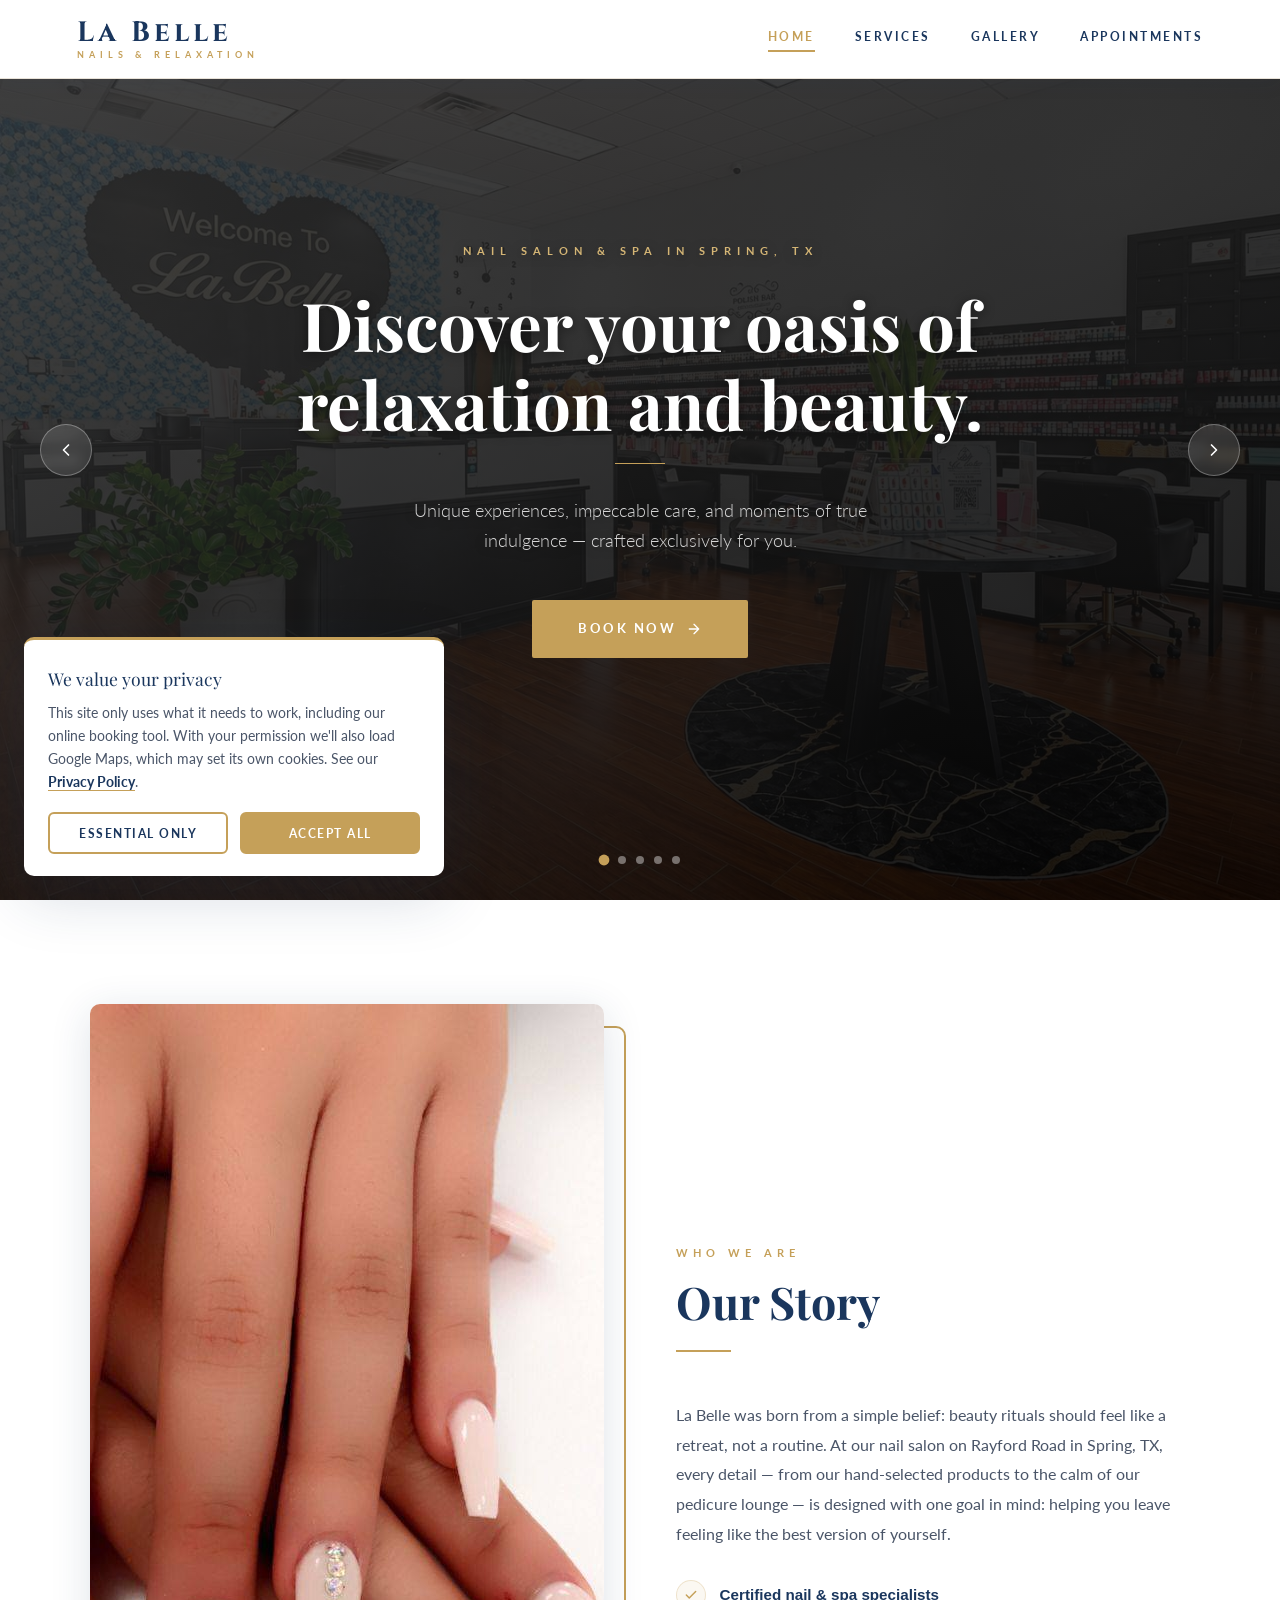
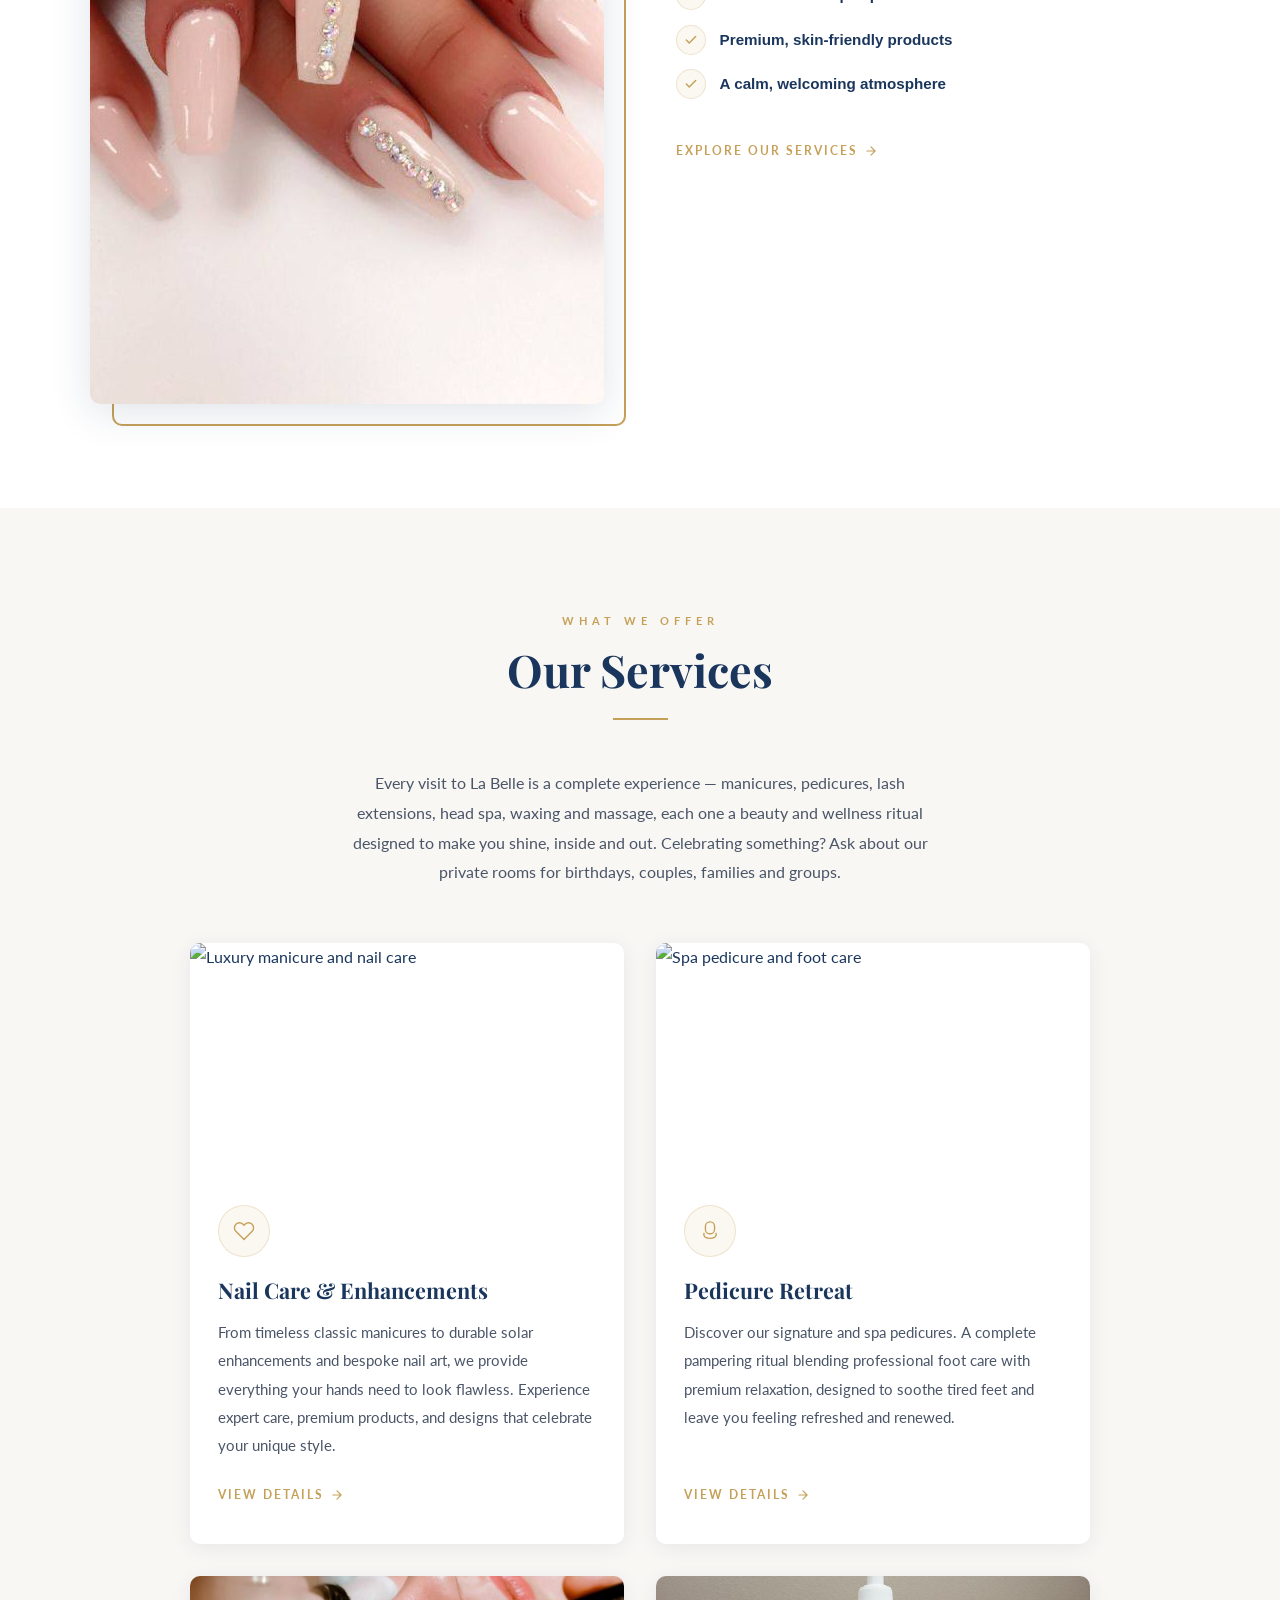
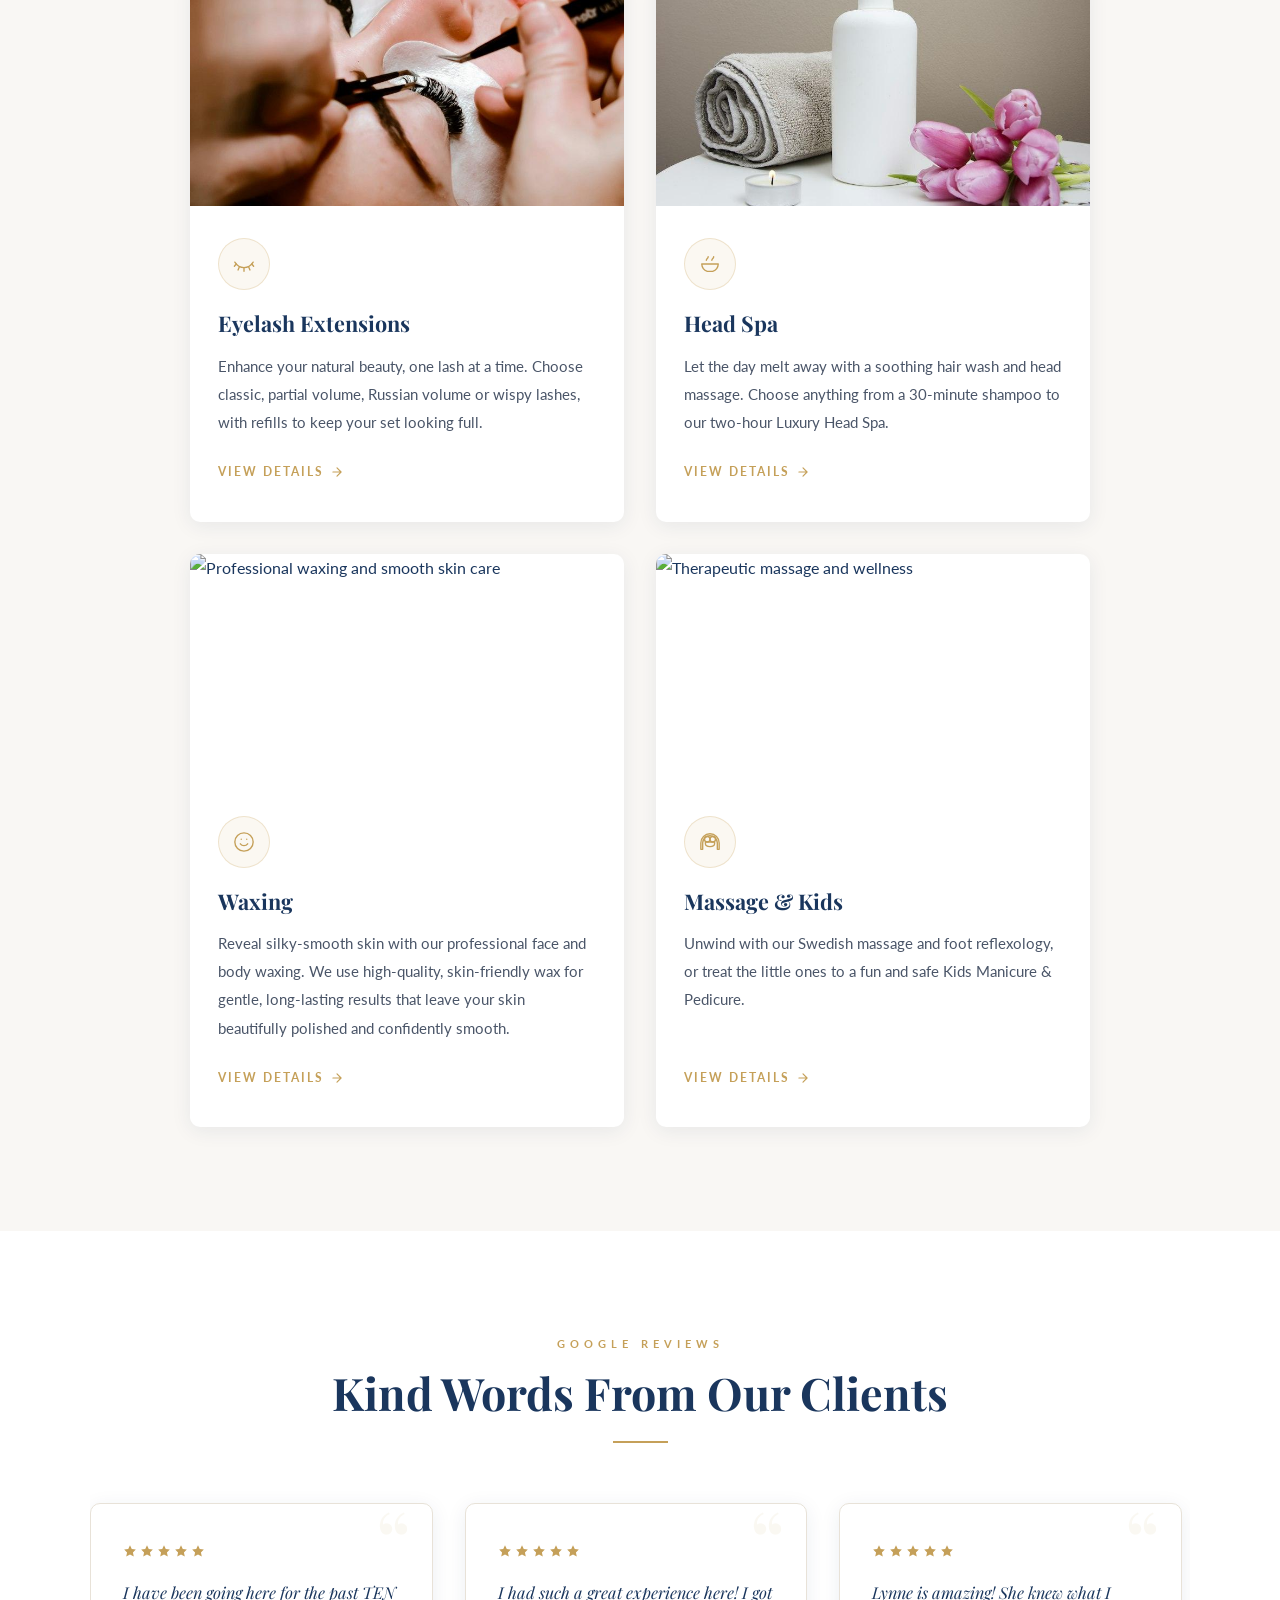
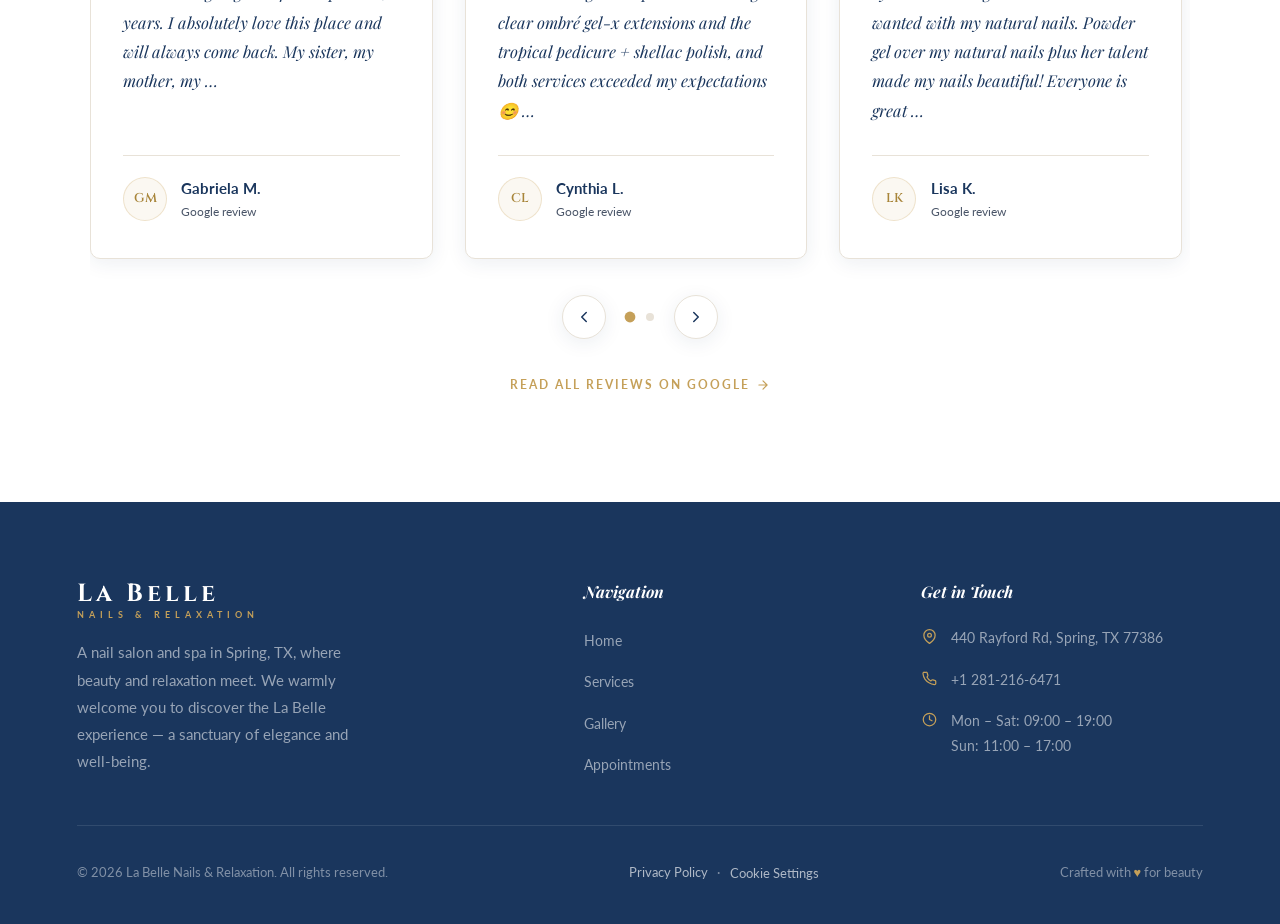
==== commit 8613e2c8: "test setmore" ====
--- a/index.html
+++ b/index.html
@@ -4,7 +4,7 @@
   <meta charset="UTF-8" />
   <meta name="viewport" content="width=device-width, initial-scale=1.0" />
   <title>La Belle Nails &amp; Relaxation | Nail Salon in Spring, TX</title>
-  <meta name="description" content="Nail salon in Spring, TX offering manicures, pedicures, gel, dip powder, waxing and massage. Book online at La Belle Nails &amp; Relaxation, 440 Rayford Rd." />
+  <meta name="description" content="Nail salon in Spring, TX: manicures, pedicures, gel, dip powder, lash extensions, head spa, waxing and massage. Book online at La Belle Nails &amp; Relaxation, 440 Rayford Rd." />
   <!-- SITE URL: replace every https://www.example.com with the real domain before going live -->
   <link rel="canonical" href="https://www.example.com/" />
   <meta name="robots" content="index, follow, max-image-preview:large" />
@@ -16,7 +16,7 @@
   <meta property="og:site_name" content="La Belle Nails &amp; Relaxation" />
   <meta property="og:locale" content="en_US" />
   <meta property="og:title" content="La Belle Nails &amp; Relaxation | Nail Salon in Spring, TX" />
-  <meta property="og:description" content="Manicures, pedicures, gel, dip powder, waxing and massage at 440 Rayford Rd, Spring, TX. Book online in a few clicks." />
+  <meta property="og:description" content="Manicures, pedicures, gel, dip powder, lash extensions, head spa, waxing and massage at 440 Rayford Rd, Spring, TX. Book online in a few clicks." />
   <meta property="og:url" content="https://www.example.com/" />
   <meta property="og:image" content="https://www.example.com/images-salon/IMG_20255.jpg" />
   <meta property="og:image:width" content="1448" />
@@ -47,7 +47,7 @@
         "@id": "https://www.example.com/#salon",
         "name": "La Belle Nails & Relaxation",
         "alternateName": ["LaBelle", "LaBelle Nail Bar"],
-        "description": "Nail salon and spa in Spring, TX offering manicures, pedicures, gel and dip powder nails, nail art, waxing, massage and kids services.",
+        "description": "Nail salon and spa in Spring, TX offering manicures, pedicures, acrylic, gel and dip powder nails, nail art, eyelash extensions, head spa, waxing, massage and kids services.",
         "url": "https://www.example.com/",
         "image": [
           "https://www.example.com/images-salon/IMG_20255.jpg",
@@ -93,14 +93,18 @@
           "itemListElement": [
             { "@type": "Offer", "itemOffered": { "@type": "Service", "name": "Manicure" } },
             { "@type": "Offer", "itemOffered": { "@type": "Service", "name": "Spa Pedicure" } },
+            { "@type": "Offer", "itemOffered": { "@type": "Service", "name": "Acrylic Nails" } },
             { "@type": "Offer", "itemOffered": { "@type": "Service", "name": "Gel Polish" } },
             { "@type": "Offer", "itemOffered": { "@type": "Service", "name": "Dipping Powder Nails" } },
             { "@type": "Offer", "itemOffered": { "@type": "Service", "name": "Solar Nails & Enhancements" } },
             { "@type": "Offer", "itemOffered": { "@type": "Service", "name": "Nail Art" } },
+            { "@type": "Offer", "itemOffered": { "@type": "Service", "name": "Eyelash Extensions" } },
+            { "@type": "Offer", "itemOffered": { "@type": "Service", "name": "Head Spa" } },
             { "@type": "Offer", "itemOffered": { "@type": "Service", "name": "Face & Body Waxing" } },
             { "@type": "Offer", "itemOffered": { "@type": "Service", "name": "Swedish Massage" } },
             { "@type": "Offer", "itemOffered": { "@type": "Service", "name": "Foot Reflexology" } },
-            { "@type": "Offer", "itemOffered": { "@type": "Service", "name": "Kids Manicure & Pedicure" } }
+            { "@type": "Offer", "itemOffered": { "@type": "Service", "name": "Kids Manicure & Pedicure" } },
+            { "@type": "Offer", "itemOffered": { "@type": "Service", "name": "Private Room Service" } }
           ]
         }
       },
@@ -312,7 +316,7 @@
     <h2 class="section-title" id="services-heading">Our Services</h2>
     <div class="divider" aria-hidden="true"></div>
     <p class="section-desc" style="margin: 0 auto 3.5rem;">
-      Every visit to La Belle is a complete experience — manicures, pedicures, waxing and massage, each one a beauty and wellness ritual designed to make you shine, inside and out.
+      Every visit to La Belle is a complete experience — manicures, pedicures, lash extensions, head spa, waxing and massage, each one a beauty and wellness ritual designed to make you shine, inside and out. Celebrating something? Ask about our private rooms for birthdays, couples, families and groups.
     </p>
 
     <div class="services-grid">
@@ -367,7 +371,59 @@
         </div>
       </article>
 
-      <!-- Card 3: Waxing -->
+      <!-- Card 3: Eyelash Extensions -->
+      <article class="service-card reveal">
+        <div class="service-img-wrap">
+          <img
+            class="service-img"
+            src="images/card-lash-extensions.jpg"
+            alt="Eyelash extensions being applied with tweezers"
+            width="800" height="500"
+            loading="lazy"
+          />
+        </div>
+        <div class="service-body">
+          <div class="service-icon" aria-hidden="true">
+            <svg width="22" height="22" viewBox="0 0 24 24" fill="none" stroke="#C5A059" stroke-width="1.5" stroke-linecap="round" stroke-linejoin="round"><path d="M2 10c2.5 4 6 6 10 6s7.5-2 10-6"/><path d="M12 16v4M7 15l-1.5 3.5M17 15l1.5 3.5M3.5 12l-2 2.5M20.5 12l2 2.5"/></svg>
+          </div>
+          <h3 class="service-title">Eyelash Extensions</h3>
+          <p class="service-desc">
+            Enhance your natural beauty, one lash at a time. Choose classic, partial volume, Russian volume or wispy lashes, with refills to keep your set looking full.
+          </p>
+          <a href="services.html" class="service-cta">
+            View Details
+            <svg width="14" height="14" viewBox="0 0 24 24" fill="none" stroke="currentColor" stroke-width="2" stroke-linecap="round" stroke-linejoin="round" aria-hidden="true"><path d="M5 12h14M12 5l7 7-7 7"/></svg>
+          </a>
+        </div>
+      </article>
+
+      <!-- Card 4: Head Spa -->
+      <article class="service-card reveal reveal-delay-1">
+        <div class="service-img-wrap">
+          <img
+            class="service-img"
+            src="images/card-head-spa.jpg"
+            alt="Rolled towel, candle and bottle set out for a spa treatment"
+            width="800" height="500"
+            loading="lazy"
+          />
+        </div>
+        <div class="service-body">
+          <div class="service-icon" aria-hidden="true">
+            <svg width="22" height="22" viewBox="0 0 24 24" fill="none" stroke="#C5A059" stroke-width="1.5" stroke-linecap="round" stroke-linejoin="round"><path d="M3 12h18a9 9 0 0 1-6 8H9a9 9 0 0 1-6-8z"/><path d="M8 8c0-2 2-2 2-4M14 8c0-2 2-2 2-4"/></svg>
+          </div>
+          <h3 class="service-title">Head Spa</h3>
+          <p class="service-desc">
+            Let the day melt away with a soothing hair wash and head massage. Choose anything from a 30-minute shampoo to our two-hour Luxury Head Spa.
+          </p>
+          <a href="services.html" class="service-cta">
+            View Details
+            <svg width="14" height="14" viewBox="0 0 24 24" fill="none" stroke="currentColor" stroke-width="2" stroke-linecap="round" stroke-linejoin="round" aria-hidden="true"><path d="M5 12h14M12 5l7 7-7 7"/></svg>
+          </a>
+        </div>
+      </article>
+
+      <!-- Card 5: Waxing -->
       <article class="service-card reveal">
         <div class="service-img-wrap">
           <img
@@ -392,7 +448,7 @@
         </div>
       </article>
 
-      <!-- Card 4: Massage & Kids -->
+      <!-- Card 6: Massage & Kids -->
       <article class="service-card reveal reveal-delay-1">
         <div class="service-img-wrap">
           <img
